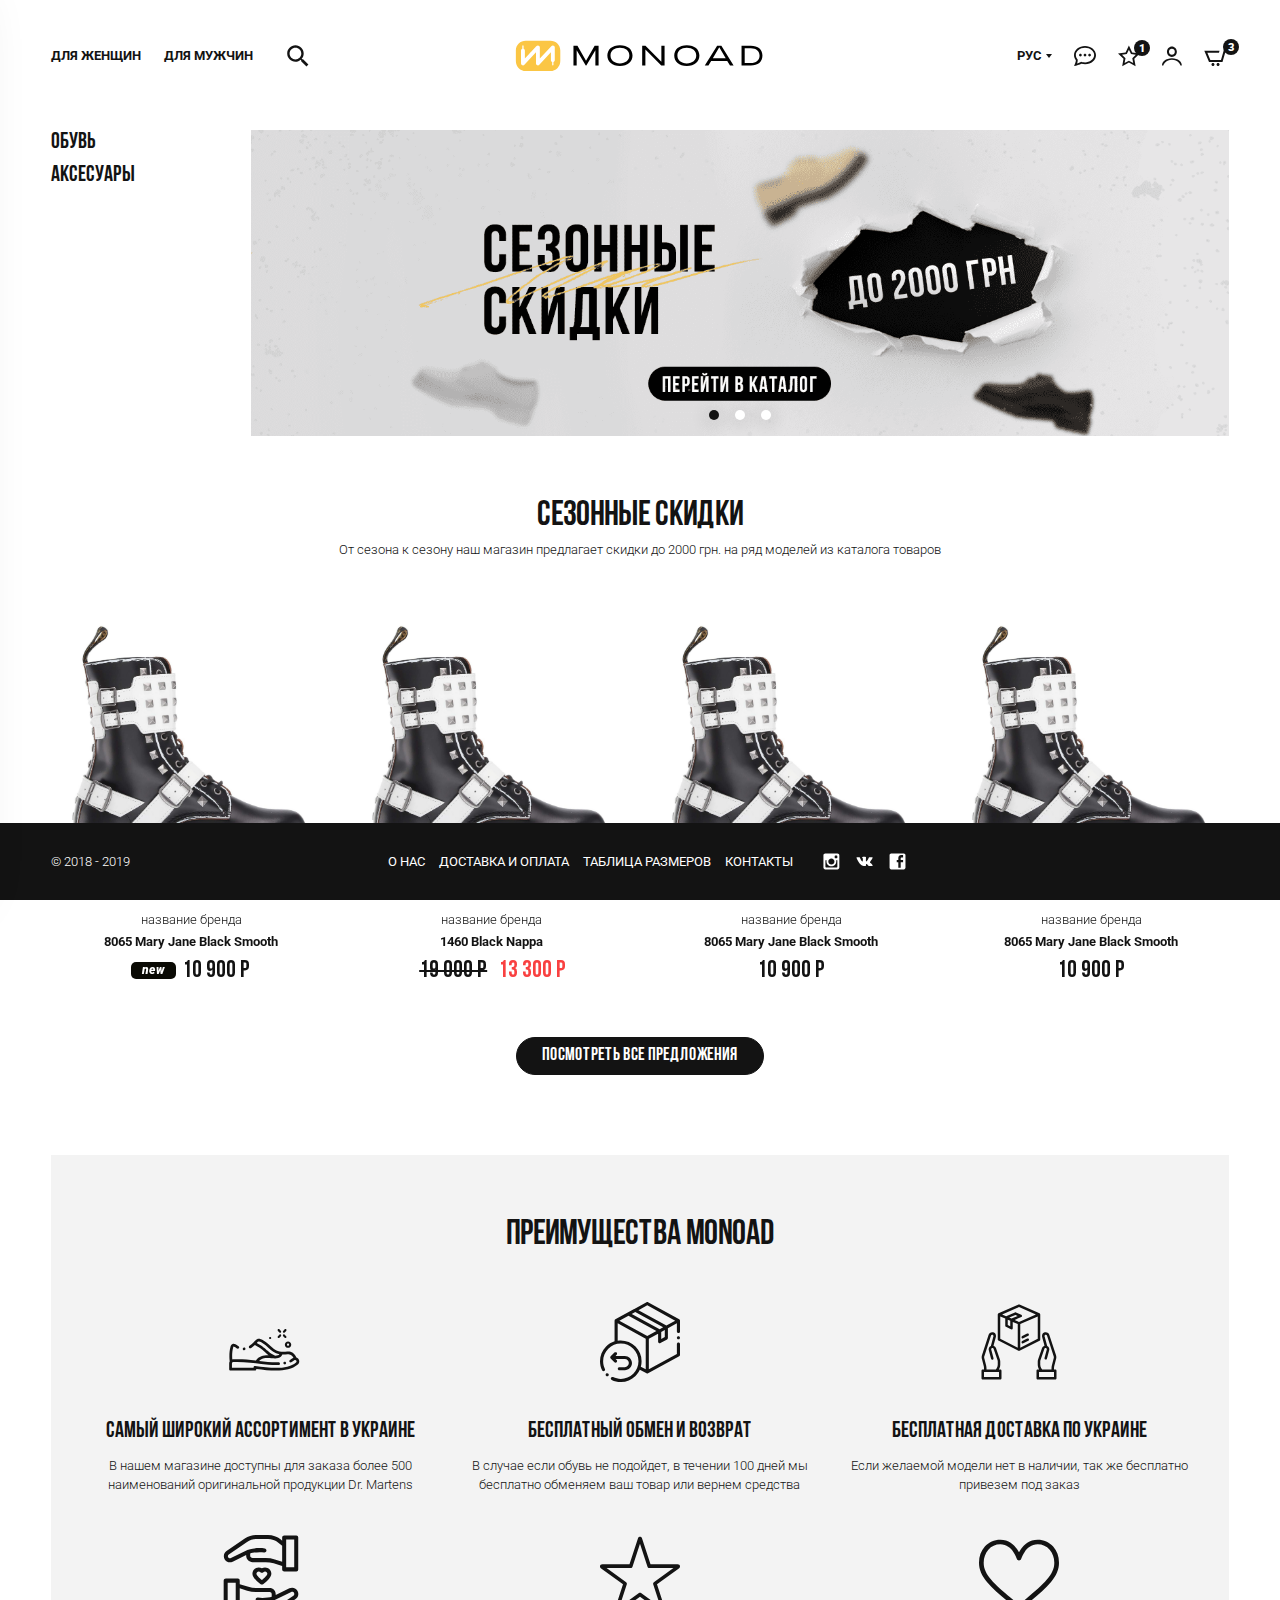
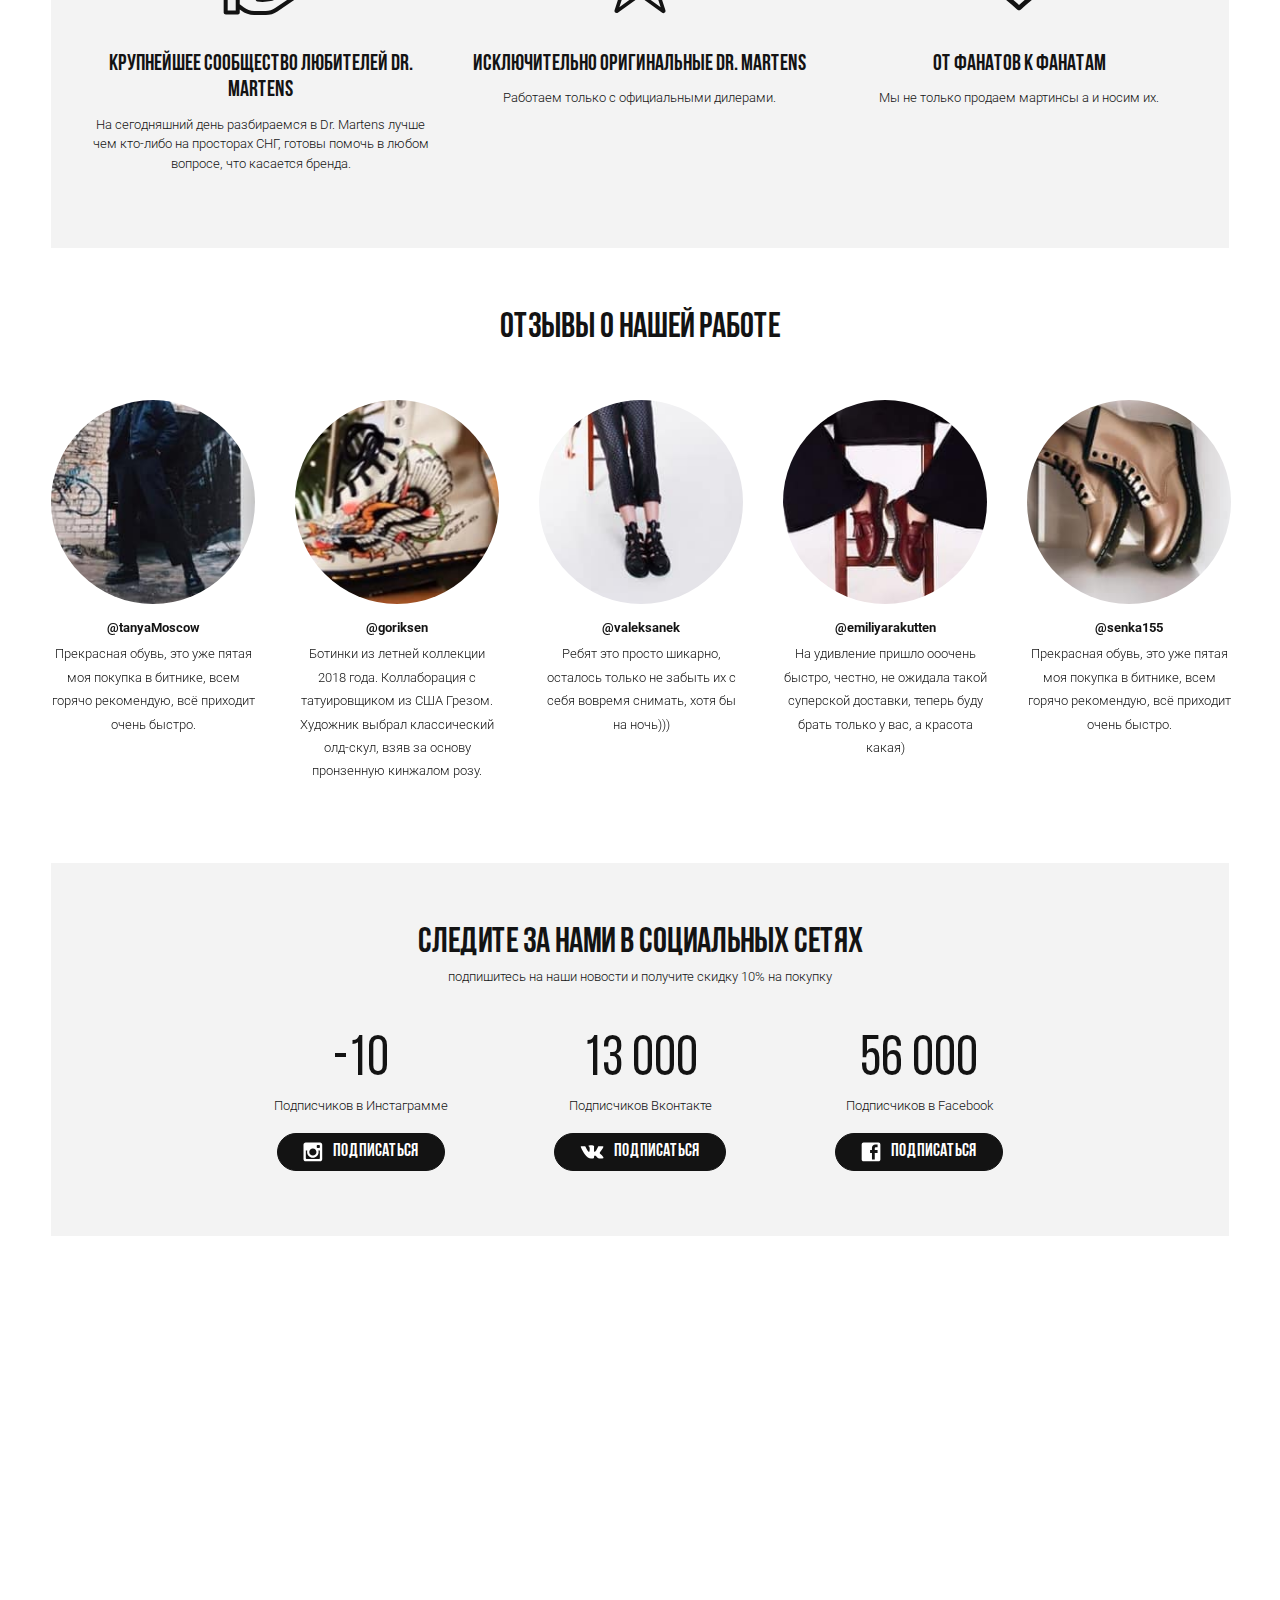
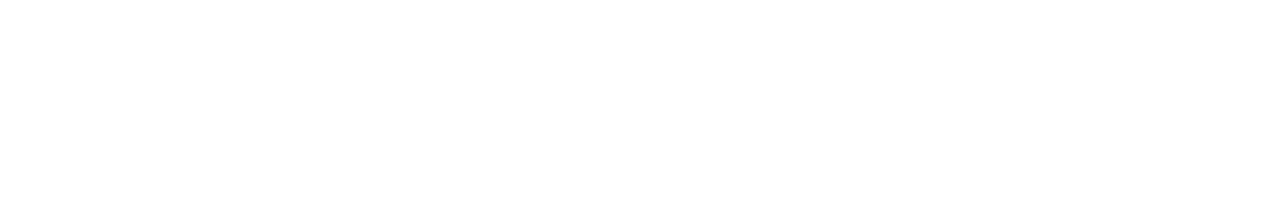
==== index.html @ 6573c8f9 "Add files via upload" ====
<!DOCTYPE html>
<html lang="ru">
<head>
	<meta http-equiv="Content-Type" content="text/html; charset=utf-8" />
	<meta name="format-detection" content="telephone=no">
	<meta name="viewport" content="width=device-width, initial-scale=1, user-scalable=no, maximum-scale=1">
	<title>Название проекта - Главная</title>
	<link rel="stylesheet" type="text/css" href="css/style.css" />
	<link rel="stylesheet" type="text/css" href="css/bootstrap-grid.css" />
	<link rel="stylesheet" type="text/css" href="css/jquery.formstyler.css" />
	<link rel="stylesheet" type="text/css" href="css/jquery.fancybox.css" />
	<link rel="stylesheet" type="text/css" href="css/slick.css" />
	
	<link href="https://fonts.googleapis.com/css?family=Roboto:300,300i,400,400i,700,700i,900,900i&display=swap" rel="stylesheet">
</head>
<body class="loaded">


<!-- BEGIN BODY -->
<div class="main-wrapper">

	<!-- BEGIN HEADER -->
	<header class="header">
		<div class="container-fluid">
			<div class="header-top">
				<div class="row align-items-center ">
					<div class="col-md-4 col-4 order-md-0 order-1">
						<div class="header-wrap">
							<ul class="header-nav hidden-md">
								<li class="header-nav__item">
									<a href="#" class="header-nav__link">Для женщин</a>
								</li>
								<li class="header-nav__item">
									<a href="#" class="header-nav__link">Для мужчин</a>
								</li>  
		            
							</ul>
							<ul class="header-controls">
								<li class="header-controls__item visible-md">
									<a href="#" class="header-controls__link btn-toggle-menu"><svg class="icon icon-burger"><use xlink:href="#icon-burger"></use></svg></a>
								</li>
								<li class="header-controls__item dropdown">
									<a href="#" class="header-controls__link btn-search"><svg class="icon icon-search"><use xlink:href="#icon-search"></use></svg></a>
									<div class="dropdown-block dropdown-block--md-left">
										<div class="form-field">
											<input type="text" class="form-input">
										</div>
										<nav class="nav">
											<a href="#" class="nav__link">ДЛЯ ЖЕНЩИН</a>
											<a href="#" class="nav__link">ДЛЯ МУЖЧИН</a>
											<a href="#" class="nav__link">СКИДКИ</a>
										</nav>
									</div>
								</li>
							</ul>
						</div>
					</div>
					<div class="col-md-4">
						<div class="header-logo">
							<a href="#"><img src="img/logo.svg?ver1.0" alt=""></a>
						</div>
					</div>
					<div class="col-md-4 col-8 order-md-0 order-1">
						<ul class="header-controls">
							<li class="header-controls__item">
								<a data-fancybox data-src="#popup-location"  href="javascript:;" class="header-controls__link btn-location">рус</a>
							</li>
							<li class="header-controls__item dropdown-hover">
								<a href="#" class="header-controls__link btn-contact"><svg class="icon icon-comment"><use xlink:href="#icon-comment"></use></svg></a>
								<div class="dropdown-block dropdown-block--contact">
									<p><strong>Есть вопросы?</strong></p>
									<p>Звоните: <a href="tel:380731005105" class="ct-link">+38(073)100-51-05</a></p>
									<div class="social">
										<span class="social__title">Пишите:</span>
										<a href="#" class="social__link"><svg class="icon icon-instagram"><use xlink:href="#icon-instagram"></use></svg></a>
										<a href="#" class="social__link"><svg class="icon icon-vk"><use xlink:href="#icon-vk"></use></svg></a>
										<a href="#" class="social__link"><svg class="icon icon-facebook"><use xlink:href="#icon-facebook"></use></svg></a>
									</div>
								</div>
							</li>  
							<li class="header-controls__item">
								<a href="#" class="header-controls__link btn-favorites">
									<span class="header-controls__badge">1</span>
									<svg class="icon icon-star"><use xlink:href="#icon-star"></use></svg>
								</a>
							</li>  
							<li class="header-controls__item">
								<a href="#" class="header-controls__link btn-profile"><svg class="icon icon-user"><use xlink:href="#icon-user"></use></svg></a>
							</li>    
							<li class="header-controls__item dropdown-hover">
								<a data-fancybox data-src="#popup-cart"  href="javascript:;" class="header-controls__link btn-cart">
									<span class="header-controls__badge">3</span>
									<svg class="icon icon-shopping-cart"><use xlink:href="#icon-shopping-cart"></use></svg>
								</a>
								<div class="dropdown-block dropdown-block--cart">
									<span style="display: none;">Корзина пустая</span>
									<div class="cart-list">
										<div class="cart-list__item ">
											<div class="row">
												<div class="col-md-5">
													<div class="cart-list__img">
														<a href="#"><img src="img/products/pr1.jpg" alt=""></a>
													</div>
												</div>
												<div class="col-md-7">
													<div class="cart-list__title"><a href="#">1461 Rainbow Patent</a></div>
													<p>Размер: 37</p>
													<div class="cart-list__price">21 400 Р</div>
												</div>
											</div>
											<a href="#" class="cart-list__remove"><svg class="icon icon-close"><use xlink:href="#icon-close"></use></svg></a>
										</div>
										<div class="cart-list__item ">
											<div class="row">
												<div class="col-md-5">
													<div class="cart-list__img">
														<a href="#"><img src="img/products/pr2.jpg" alt=""></a>
													</div>
												</div>
												<div class="col-md-7">
													<div class="cart-list__title"><a href="#">8065 Mary Jane Black Smooth</a></div>
													<p>Размер: 39</p>
													<div class="cart-list__price">11 400 Р</div>
												</div>
											</div>
											<a href="#" class="cart-list__remove"><svg class="icon icon-close"><use xlink:href="#icon-close"></use></svg></a>
										</div>
									</div>
									<div class="cart-total">
										<div class="h3">Итого: 25900 ₽</div>
										<a href="#" class="btn btn--dark">Оформить заказ</a>		
									</div>
								</div>
							</li>                
						</ul>
					</div>
				</div>
			</div>
			<div class="header-sort">
				<div class="row align-items-center ">
					<div class="col-sm-5 col-7">
						<select class="styler styler--default">
							<option value="">Сортировка...</option>
							<option value="" selected>Популярные</option>
							<option value="">Дорогие</option>
							<option value="">Дешевые</option>
							<option value="">Акционные</option>
						</select>
					</div>
					<div class="col-sm-7 col-5 text-right">
						<a href="#" class="btn btn--dark btn-toggle-category" >Категории</a>
					</div>
				</div>
			</div>
		</div>
	</header>
	
	<nav class="navbar">
		<div class="navbar__overlay"></div>
		
		<div class="navbar__container">
			<a href="#" class="navbar__close"><svg class="icon icon-burger"><use xlink:href="#icon-burger"></use></svg></a>
			<ul class="navbar-menu">
				<li class="navbar-menu__item">
					<a href="#" class="navbar-menu__link">Для женщин</a>
				</li>
				<li class="navbar-menu__item">
					<a href="#" class="navbar-menu__link">Для мужчин</a>
				</li>
	
			</ul>
	
			<ul class="navbar-menu">
				<li class="navbar-menu__item">
					<a href="#" class="navbar-menu__link">МОЙ ПРОФИЛЬ</a>
				</li>
			</ul>
		</div>
	</nav>
	<!-- HEADER EOF   -->

	<!-- BEGIN CONTENT -->
	<main class="main" id="main">
		<div class="container-fluid">
			<div class="wrap">
				<aside class="sidebar">
					<div class="sidebar__item">
						<div class="h4"><a href="#">ОБУВЬ</a></div>
						<div class="h4"><a href="#">АКСЕСУАРЫ</a></div>
					</div>
				</aside>
				<div class="content">
					<div class="banner-slider">
						<div>
							<a href="#">
								<picture class="banner-slider__img">
	                                <source media="(max-width: 550px)" srcset="img/slider/550x450_3.png">
	                                <source media="(max-width: 1024px)" srcset="img/slider/1024x450_3.png">
	                                <img src="img/slider/1440x450_3.png" alt="#">
	                            </picture>
							</a>
						</div>
						<div>
							<a href="#">
								<picture class="banner-slider__img">
	                                <source media="(max-width: 550px)" srcset="img/slider/550x450_2.png">
	                                <source media="(max-width: 1024px)" srcset="img/slider/1024x450_2.png">
	                                <img src="img/slider/1440x450_2.png" alt="#">
	                            </picture>
                            </a>
						</div>
						<div>
							<a href="#">
								<picture class="banner-slider__img">
	                                <source media="(max-width: 550px)" srcset="img/slider/550x450_4.png">
	                                <source media="(max-width: 1024px)" srcset="img/slider/1024x450_4.png">
	                                <img src="img/slider/1440x450_4.png" alt="#">
	                            </picture>
                            </a>
						</div>
					</div>
				</div>
			</div>
			<section class="section">
				<div class="section-header">
					<h2>Сезонные скидки</h2>
					<p>От сезона к сезону наш магазин предлагает скидки до 2000 грн. на ряд моделей из каталога товаров</p>
					<div class=" products products-slider">
						<div class="">
							<div class="product-card">
								<div class="product-card__img">
									<a href="#"><img src="img/products/pr1.jpg" alt=""></a>
								</div>
								<div class="product-card__body">
									<span class="btn-favorites">
										<svg class="icon icon-star"><use xlink:href="#icon-star"></use></svg>
										<svg class="icon icon-star-filled"><use xlink:href="#icon-star-filled"></use></svg>
									</span>
									<p >название бренда</p>
									<div class="product-card__title"><a href="#">8065 Mary Jane Black Smooth</a></div>
									<div class="product-card__tags">
										<div class="badge-new">new</div>
										<div class="product-card__price">10 900 Р</div>
									</div>
									
								</div>
							</div>
						</div>
						<div class="">
							<div class="product-card">
								<div class="product-card__img">
									<a href="#"><img src="img/products/pr1.jpg" alt=""></a>
								</div>
								<div class="product-card__body">
									<span class="btn-favorites">
										<svg class="icon icon-star"><use xlink:href="#icon-star"></use></svg>
										<svg class="icon icon-star-filled"><use xlink:href="#icon-star-filled"></use></svg>
									</span>
									<p >название бренда</p>
									<div class="product-card__title"><a href="#">1460 Black Nappa</a></div>
									<div class="product-card__tags">
										<div class="product-card__price-old">19 000 Р</div>
										<div class="product-card__price text-danger">13 300 Р</div>
									</div>
									
								</div>
							</div>
						</div>
						<div class="">
							<div class="product-card">
								<div class="product-card__img">
									<a href="#"><img src="img/products/pr1.jpg" alt=""></a>
								</div>
								<div class="product-card__body">
									<span class="btn-favorites">
										<svg class="icon icon-star"><use xlink:href="#icon-star"></use></svg>
										<svg class="icon icon-star-filled"><use xlink:href="#icon-star-filled"></use></svg>
									</span>
									<p >название бренда</p>
									<div class="product-card__title"><a href="#">8065 Mary Jane Black Smooth</a></div>
									<div class="product-card__tags">
										<div class="product-card__price">10 900 Р</div>
									</div>
									
								</div>
							</div>
						</div>
						<div class="">
							<div class="product-card">
								<div class="product-card__img">
									<a href="#"><img src="img/products/pr1.jpg" alt=""></a>
								</div>
								<div class="product-card__body">
									<span class="btn-favorites">
										<svg class="icon icon-star"><use xlink:href="#icon-star"></use></svg>
										<svg class="icon icon-star-filled"><use xlink:href="#icon-star-filled"></use></svg>
									</span>
									<p >название бренда</p>
									<div class="product-card__title"><a href="#">8065 Mary Jane Black Smooth</a></div>
									<div class="product-card__tags">
										<div class="product-card__price">10 900 Р</div>
									</div>
									
								</div>
							</div>
						</div>
						
					</div>
					<div class="text-center mt20">
						<a href="#" class="btn btn--dark">Посмотреть все предложения</a>
					</div>
				</div>
			</section>
			<section class="section section--default">
				<div class="section-header">
					<h2>Преимущества Monoad</h2>
				</div>
				<div class="advantages">
					<div class="advantages__item">
						<svg class="icon icon-monoad1"><use xlink:href="#icon-monoad1"></use></svg>
						<div class="h4">Самый широкий ассортимент в Украине</div>
						<p>В нашем магазине доступны для заказа более 500 наименований оригинальной продукции Dr. Martens</p>
					</div>
					<div class="advantages__item">
						<svg class="icon icon-monoad2"><use xlink:href="#icon-monoad2"></use></svg>
						<div class="h4">Бесплатный обмен и возврат</div>
						<p>В случае если обувь не подойдет, в течении 100 дней мы бесплатно обменяем ваш товар или вернем средства</p>
					</div>
					<div class="advantages__item">
						<svg class="icon icon-monoad5"><use xlink:href="#icon-monoad5"></use></svg>
						<div class="h4">Бесплатная доставка по Украине</div>
						<p>Если желаемой модели нет в наличии, так же бесплатно привезем под заказ</p>
					</div>
					<div class="advantages__item">
						<svg class="icon icon-monoad3"><use xlink:href="#icon-monoad3"></use></svg>
						<div class="h4">Крупнейшее сообщество любителей Dr. Martens</div>
						<p>На сегодняшний день разбираемся в Dr. Martens лучше чем кто-либо на просторах СНГ, готовы помочь в любом вопросе, что касается бренда.</p>
					</div>
					<div class="advantages__item">
						<svg class="icon icon-monoad6"><use xlink:href="#icon-monoad6"></use></svg>
						<div class="h4">Исключительно оригинальные Dr. Martens</div>
						<p>Работаем только с официальными дилерами.</p>
					</div>
					<div class="advantages__item">
						<svg class="icon icon-monoad4"><use xlink:href="#icon-monoad4"></use></svg>
						<div class="h4">От фанатов к фанатам</div>
						<p>Мы не только продаем мартинсы а и носим их.</p>
					</div>
				</div>

			</section>

			<section class="section ">
				<div class="section-header">
					<h2>Отзывы о нашей работе</h2>
				</div>
				<div class="reviews-list">
					<div class="reviews-list__item">
						<div class="reviews-list__img">
							<img src="img/reviews/photo-1.jpg" alt="">
						</div>
						<div class="reviews-list__title">@tanyaMoscow</div>
						<p>Прекрасная обувь, это уже пятая моя покупка в битнике, всем горячо рекомендую, всё приходит очень быстро.</p>
					</div>
					<div class="reviews-list__item">
						<div class="reviews-list__img">
							<img src="img/reviews/photo-2.jpg" alt="">
						</div>
						<div class="reviews-list__title">@goriksen</div>
						<p>Ботинки из летней коллекции 2018 года. Коллаборация с татуировщиком из США Грезом. Художник выбрал классический олд-скул, взяв за основу пронзенную кинжалом розу.</p>
					</div>
					<div class="reviews-list__item">
						<div class="reviews-list__img">
							<img src="img/reviews/photo-3.jpg" alt="">
						</div>
						<div class="reviews-list__title">@valeksanek</div>
						<p>Ребят это просто шикарно, осталось только не забыть их с себя вовремя снимать, хотя бы на ночь)))</p>
					</div>
					<div class="reviews-list__item">
						<div class="reviews-list__img">
							<img src="img/reviews/photo-4.jpg" alt="">
						</div>
						<div class="reviews-list__title">@emiliyarakutten</div>
						<p>На удивление пришло ооочень быстро, честно, не ожидала такой суперской доставки, теперь буду брать только у вас, а красота какая)</p>
					</div>
					<div class="reviews-list__item">
						<div class="reviews-list__img">
							<img src="img/reviews/photo-5.jpg" alt="">
						</div>
						<div class="reviews-list__title">@senka155</div>
						<p>Прекрасная обувь, это уже пятая моя покупка в битнике, всем горячо рекомендую, всё приходит очень быстро.</p>
					</div>
				</div>
			</section>

			<section class="section section--default">
				<div class="section-header">
					<h2>Следите за нами в социальных сетях</h2>
					<p>подпишитесь на наши новости и получите скидку 10% на покупку</p>
				</div>
				<div class="row social-grid">
					<div class="col-lg-3 col-md-4 col-sm-6 social-grid__item">
						<div class="social-grid__number">-10</div>
						<p>Подписчиков в Инстаграмме</p>
						<a href="#" class="btn btn--dark"><svg class="icon icon-instagram btn-icon-left"><use xlink:href="#icon-instagram"></use></svg> Подписаться</a>
					</div>
					<div class="col-lg-3 col-md-4 col-sm-6 social-grid__item">
						<div class="social-grid__number">13 000</div>
						<p>Подписчиков Вконтакте</p>
						<a href="#" class="btn btn--dark"><svg class="icon icon-vk btn-icon-left"><use xlink:href="#icon-vk"></use></svg> Подписаться</a>
					</div>
					<div class="col-lg-3 col-md-4 col-sm-6 social-grid__item">
						<div class="social-grid__number">56 000</div>
						<p>Подписчиков в Facebook</p>
						<a href="#" class="btn btn--dark"><svg class="icon icon-facebook btn-icon-left"><use xlink:href="#icon-facebook"></use></svg> Подписаться</a>
					</div>
				</div>

			</section>

		</div>
	</main>
	<!-- CONTENT EOF   -->
	
	
	<!-- BEGIN FOOTER -->
	<footer class="footer footer--sticky" id="main-footer">
		<div class="container-fluid">
			<div class="row align-items-center">
				<div class="col-md-2">
					<p class="copyright">&copy; 2018 - 2019</p>
				</div>
				<div class="col-md-8">
					<div class="footer-nav-container">
						<nav class="footer-nav-horizontal">
							<a href="#" class="footer-nav-horizontal__link">О нас </a>
							<a href="#" class="footer-nav-horizontal__link">Доставка и оплата</a>
							<a href="#" class="footer-nav-horizontal__link">Таблица размеров</a>
							<a href="#" class="footer-nav-horizontal__link">Контакты</a>
						</nav>
						<div class="social social--light">
							<a href="#" class="social__link"><svg class="icon icon-instagram"><use xlink:href="#icon-instagram"></use></svg></a>
							<a href="#" class="social__link"><svg class="icon icon-vk"><use xlink:href="#icon-vk"></use></svg></a>
							<a href="#" class="social__link"><svg class="icon icon-facebook"><use xlink:href="#icon-facebook"></use></svg></a>
						</div>
					</div>
				</div>
			</div>
		</div>
	</footer>
	
	<footer class="footer" id="site-footer">
		<div class="container-fluid">
			<div class="footer-top hidden-md">
				<div class="footer-logo">
					<a href="#"><img src="img/monoad-logo-light.svg" alt=""></a>
				</div>
			</div>
			<div class="footer-middle hidden-md">
				<div class="row">
					<div class="col-md-3">
						<div class="footer-title">ТОВАРЫ</div>
						<ul class="footer-nav">
							<li class="footer-nav__item">
								<a href="#" class="footer-nav__link">Мужские товары</a>
							</li>
							<li class="footer-nav__item">
								<a href="#" class="footer-nav__link">Женские товары</a>
							</li>
						</ul>
					</div>
					<div class="col-md-3">
						<div class="footer-title">КЛИЕНТСКАЯ СЛУЖБА</div>
						<ul class="footer-nav">
							<li class="footer-nav__item">
								<a href="#" class="footer-nav__link">Личный кабинет</a>
							</li>
							<li class="footer-nav__item">
								<a href="#" class="footer-nav__link">Отследить заказ</a>
							</li>
							<li class="footer-nav__item">
								<a href="#" class="footer-nav__link">Таблица размеров</a>
							</li>
						</ul>
					</div>
					<div class="col-md-3">
						<div class="footer-title">СЕРВИС</div>
						<ul class="footer-nav">
							<li class="footer-nav__item">
								<a href="#" class="footer-nav__link">Доставка и оплата</a>
							</li>
							<li class="footer-nav__item">
								<a href="#" class="footer-nav__link">Вопрос и ответ</a>
							</li>
							<li class="footer-nav__item">
								<a href="#" class="footer-nav__link">Контакты</a>
							</li>
						</ul>
					</div>
					<div class="col-md-3">
						<div class="footer-title">ИНФОРМАЦИЯ</div>
						<ul class="footer-nav">
							<li class="footer-nav__item">
								<a href="#" class="footer-nav__link">Договор оферты</a>
							</li>
							<li class="footer-nav__item">
								<a href="#" class="footer-nav__link">Политика конфедициальности</a>
							</li>
						</ul>
					</div>
				</div>
			</div>
			<div class="footer-bottom">
				<div class="row align-items-center">
					<div class="col-lg-2 order-lg-0 order-1">
						<p class="copyright">&copy; 2018 - 2019</p>
					</div>
					<div class="col-lg-8">
						<div class="footer-nav-container">
							<nav class="footer-nav-horizontal visible-md">
								<a href="#" class="footer-nav-horizontal__link">О нас </a>
								<a href="#" class="footer-nav-horizontal__link">Доставка и оплата</a>
								<a href="#" class="footer-nav-horizontal__link">Таблица размеров</a>
								<a href="#" class="footer-nav-horizontal__link">Контакты</a>
							</nav>
							<div class="social social--light">
								<a href="#" class="social__link"><svg class="icon icon-instagram"><use xlink:href="#icon-instagram"></use></svg></a>
								<a href="#" class="social__link"><svg class="icon icon-vk"><use xlink:href="#icon-vk"></use></svg></a>
								<a href="#" class="social__link"><svg class="icon icon-facebook"><use xlink:href="#icon-facebook"></use></svg></a>
							</div>
						</div>
					</div>
				</div>
			</div>
		</div>
	</footer>
	<!-- FOOTER EOF   -->

</div>
<!-- BODY EOF   -->


<div class="icon-load">
	<div class="ball a"></div>
	<div class="ball b"></div>
	<div class="ball c"></div>
</div>


<div style="display: none;" id="popup-location" class="popup popup--xs animated-modal">
	<div class="row text-center ">
		<div class="col-sm-6 mb30">
			<div class="h4 mb10">Ваш Регион</div>
			<ul class="lang-list">
				<li class="lang-list__item">
					<a href="#" class="lang-list__link">Россия</a>
				</li>
				<li class="lang-list__item">
					<a href="#" class="lang-list__link">Украина</a>
				</li>
			</ul>
		</div>
		<div class="col-sm-6 mb30">
			<p class="mb0">
                Сайт работает в тестовом режиме, поэтому некоторые разделы закрыты, и будут открыты в скором времени
            </p>
		</div>
		<div class="col-12">
			<a href="#" class="btn btn--dark">Подтвердить выбор</a>
		</div>
	</div>
</div>

<div style="display: none;" id="popup-cart" class="popup  animated-modal">
	<div class="h2 popup__title">Корзина товаров</div>
	<div class="cart-list">
		<div class="cart-list__item ">
			<div class="row">
				<div class="col-md-3">
					<div class="cart-list__img">
						<a href="#"><img src="img/products/pr1.jpg" alt=""></a>
					</div>
				</div>
				<div class="col-md-6">
					<div class="cart-list__title"><a href="#">1461 Rainbow Patent</a></div>
					<p>Лимитированная коллекция 2018 года!  Обувь очень красиво переливается разными цветами! Кожа лакированная, глянцевая, легко разнашивается. Носок зауженный. Не требует тщательного ухода.</p>
				</div>
				<div class="col-md-3">
					<div class="cart-list__price">21 400 Р</div>
					<p>Размер: 37</p>
				</div>
			</div>
			<a href="#" class="cart-list__remove"><svg class="icon icon-close"><use xlink:href="#icon-close"></use></svg></a>
		</div>
		<div class="cart-list__item ">
			<div class="row">
				<div class="col-md-3">
					<div class="cart-list__img">
						<a href="#"><img src="img/products/pr1.jpg" alt=""></a>
					</div>
				</div>
				<div class="col-md-6">
					<div class="cart-list__title"><a href="#">1461 Rainbow Patent</a></div>
					<p>Лимитированная коллекция 2018 года!  Обувь очень красиво переливается разными цветами! Кожа лакированная, глянцевая, легко разнашивается. Носок зауженный. Не требует тщательного ухода.</p>
				</div>
				<div class="col-md-3">
					<div class="cart-list__price">21 400 Р</div>
					<p>Размер: 37</p>
				</div>
			</div>
			<a href="#" class="cart-list__remove"><svg class="icon icon-close"><use xlink:href="#icon-close"></use></svg></a>
		</div>
	</div>
	<div class="text-center mb30"><a href="#" class="btn btn--dark btn--block">Продолжить покупки</a></div>
	<div class="cart-total">
		<div class="cart-total__item">
			<ul class="cart-total__list">
				<li><span>Стоимость товаров:</span> <span>36 300 Р</span></li>
				<li><span>Бесплатно</span> <span>36 300 Р</span></li>
				<li><span class="strong">Общая стоимость:</span> <span class="strong">36 300 Р</span></li>
			</ul>
		</div>
		<div class="cart-total__item">
			<a href="#" class="btn btn--dark">Оформить заказ</a>
		</div>			
	</div>
</div>

<svg aria-hidden="true" style="position: absolute; width: 0; height: 0; overflow: hidden;" version="1.1" xmlns="http://www.w3.org/2000/svg" xmlns:xlink="http://www.w3.org/1999/xlink">
	<defs>
	<symbol id="icon-burger" viewBox="0 0 35 32">
	<title>burger</title>
	<path d="M2.4 1.050h29.2c1.325 0 2.4 1.074 2.4 2.4v0.65c0 1.325-1.075 2.4-2.4 2.4h-29.2c-1.325 0-2.4-1.075-2.4-2.4v-0.65c0-1.325 1.075-2.4 2.4-2.4zM2.4 25.5h29.2c1.325 0 2.4 1.074 2.4 2.4v0.65c0 1.326-1.075 2.4-2.4 2.4h-29.2c-1.325 0-2.4-1.075-2.4-2.4v-0.65c0-1.325 1.075-2.4 2.4-2.4zM2.4 13.3h29.2c1.325 0 2.4 1.075 2.4 2.4v0.6c0 1.326-1.075 2.4-2.4 2.4h-29.2c-1.325 0-2.4-1.074-2.4-2.4v-0.6c0-1.325 1.075-2.4 2.4-2.4z"></path>
	</symbol>
	<symbol id="icon-back" viewBox="0 0 37 32">
	<title>back</title>
	<path d="M2.476 14.143h31.524c0.842 0 1.524 0.682 1.524 1.524v0.667c0 0.842-0.682 1.524-1.524 1.524h-31.524c-0.842 0-1.524-0.682-1.524-1.524v-0.667c0-0.842 0.682-1.524 1.524-1.524z"></path>
	<path d="M0.868 15.3c0.482-0.482 2.787-0.482 3.269 0l14.186 14.186c0.482 0.482-1.042 1.264-1.524 1.746s-1.263 0.482-1.745 0l-14.186-14.186c-0.482-0.482-0.482-1.264 0-1.745z"></path>
	<path d="M0.868 16.709c0.482 0.482 2.787 0.482 3.269 0l14.186-14.186c0.482-0.482-1.042-1.263-1.524-1.746s-1.263-0.482-1.745 0l-14.186 14.186c-0.482 0.482-0.482 1.264 0 1.745z"></path>
	</symbol>
	<symbol id="icon-facebook" viewBox="0 0 32 32">
	<title>facebook</title>
	<path  d="M31.013 3.989v23.961c0 1.647-1.348 2.995-2.995 2.995h-23.96c-1.647 0-2.995-1.348-2.995-2.995v-23.961c0-1.647 1.348-2.995 2.995-2.995h23.96c1.647 0 2.995 1.348 2.995 2.995zM22.776 3.989c-2.845 0-5.241 2.396-5.241 5.241v3.744h-2.995v4.493h2.995v10.483h4.493v-10.483h4.492v-4.493h-4.492v-2.995c0-0.899 0.599-1.498 1.497-1.498h2.995v-4.492z"></path>
	</symbol>
	<symbol id="icon-instagram" viewBox="0 0 32 32">
	<title>instagram</title>
	<path  d="M26.997 8.598c0 0.635-0.515 1.151-1.152 1.151h-2.711c-0.637 0-1.151-0.516-1.151-1.151v-2.712c0-0.636 0.514-1.151 1.151-1.151h2.711c0.637 0 1.152 0.515 1.152 1.151zM26.997 26.034c0 0.635-0.515 1.15-1.152 1.15h-20.145c-0.637 0-1.152-0.514-1.152-1.15v-12.569h2.366c-0.11 0.393-0.191 0.798-0.25 1.211-0.062 0.42-0.101 0.846-0.101 1.282 0 5.087 4.123 9.21 9.209 9.21s9.209-4.123 9.209-9.21c0-0.436-0.039-0.863-0.101-1.282-0.059-0.413-0.14-0.818-0.25-1.211h2.366zM15.772 10.204c3.179 0 5.757 2.576 5.757 5.755s-2.578 5.756-5.757 5.756-5.756-2.578-5.756-5.756c0-3.179 2.577-5.755 5.756-5.755zM27.285 0.994h-23.026c-1.906 0-3.453 1.546-3.453 3.453v23.023c0 1.908 1.547 3.455 3.453 3.455h23.026c1.907 0 3.453-1.547 3.453-3.455v-23.023c0-1.907-1.545-3.453-3.453-3.453z"></path>
	</symbol>
	<symbol id="icon-search" viewBox="0 0 32 32">
	<title>search</title>
	<path d="M31.137 28.498l-2.767 2.767-7.776-7.776v-1.475l-0.553-0.553c-2.029 1.845-4.796 2.952-7.748 2.952-6.641 0-11.99-5.35-11.99-11.991s5.35-11.99 11.99-11.99c6.641 0 11.99 5.35 11.99 11.99 0 2.952-1.107 5.719-2.951 7.748l0.553 0.553h1.476zM20.796 12.419c0-4.724-3.779-8.503-8.503-8.503s-8.503 3.779-8.503 8.503c0 4.724 3.779 8.503 8.503 8.503s8.503-3.779 8.503-8.503z"></path>
	</symbol>
	<symbol id="icon-shopping-cart" viewBox="0 0 42 32">
	<title>shopping-cart</title>
	<path d="M23.624 26.864c-1.418 0-2.568 1.149-2.568 2.567s1.15 2.568 2.568 2.568c1.418 0 2.568-1.149 2.568-2.568s-1.15-2.567-2.568-2.567zM15.064 26.864c-1.418 0-2.568 1.149-2.568 2.567s1.15 2.568 2.568 2.568 2.568-1.149 2.568-2.568c0-1.418-1.15-2.567-2.568-2.567zM34.417 1.184l-5.875 20.544h-17.853l-5.028-11.984h19.467l0.966-3.424h-25.583l7.901 18.832h22.666l5.947-20.544h3.302l1.272-3.424z"></path>
	</symbol>
	<symbol id="icon-telegram" viewBox="0 0 39 32">
	<title>telegram</title>
	<path  d="M20.714 25.522c0 0-2.925 2.761-4.816 4.548-0.336 0.317-0.814 0.439-1.263 0.322s-0.791-0.46-0.939-0.896c-1.178-3.47-3.437-10.294-3.437-10.294s-4.835-1.533-8.519-2.635c-0.533-0.159-0.904-0.637-0.922-1.188s0.321-1.051 0.843-1.244c8.214-3.040 28.308-10.579 34.833-12.994 0.423-0.156 0.898-0.073 1.24 0.218s0.497 0.743 0.404 1.18c-1.23 5.78-4.511 21.866-5.864 28.22-0.127 0.597-0.551 1.089-1.127 1.308s-1.221 0.13-1.722-0.226c-3.153-2.245-8.712-6.32-8.712-6.32zM12.293 18.34l2.613 8.618 0.581-5.458c0 0 10.094-9.104 15.848-14.294 0.168-0.152 0.191-0.407 0.052-0.586s-0.394-0.222-0.586-0.1c-6.668 4.259-18.509 11.82-18.509 11.82z"></path>
	</symbol>
	<symbol id="icon-user" viewBox="0 0 34 32">
	<title>user</title>
	<path d="M16.842 3.643c2.829 0 4.952 2.228 4.952 5.199s-2.122 5.199-4.952 5.199-4.952-2.228-4.952-5.199c0-2.971 2.122-5.199 4.952-5.199s0 0 0 0zM16.842 22.41c10.246 0 14.526 8.368 14.526 9.695h2.316c0-5.968-5.965-12.211-16.842-12.211-10.456 0-16.842 6.242-16.842 12.211h2.316c0-1.326 4.842-9.695 14.526-9.695 6.316 0 0 0 0 0zM8.421 8.842c0 4.863 3.789 8.842 8.421 8.842s8.421-3.979 8.421-8.842c0-4.863-3.79-8.842-8.421-8.842s-8.421 3.979-8.421 8.842z"></path>
	</symbol>
	<symbol id="icon-vk" viewBox="0 0 56 32">
	<title>vk</title>
	<path  d="M48.98 21.848c-3.727-3.46-3.901-3.541-0.692-7.705 3.984-5.168 9.191-11.791 4.584-11.791-0.902 0-0.259 0-8.8 0-1.707 0-1.83 0.961-2.437 2.393-2.198 5.187-6.378 11.906-7.967 10.879-1.661-1.073-0.9-5.317-0.772-11.627 0.033-1.666 0.024-2.81-2.522-3.402-1.39-0.323-2.742-0.454-3.997-0.454-5.025 0-8.488 2.107-6.52 2.474 3.472 0.647 3.139 8.16 2.329 11.405-1.409 5.648-6.709-4.474-8.918-9.514-0.532-1.213-0.694-2.154-2.596-2.154-1.042 0-5.647 0-7.194 0-1.086 0-1.738 0.354-1.738 1.14 0 1.33 6.543 14.852 12.787 21.592 6.092 6.575 12.113 5.985 16.302 5.985 1.346 0 1.897-0.898 1.88-2.022-0.069-4.237 1.579-6.517 4.551-3.544 3.289 3.289 3.97 5.566 7.962 5.566 1.519 0 5.599 0 7.073 0 1.786 0 2.489-0.575 2.489-1.477 0-1.907-3.141-5.274-5.803-7.744z"></path>
	</symbol>
	<symbol id="icon-checked" viewBox="0 0 32 32">
	<title>checked</title>
	<path d="M0.369 17.231c-0.246-0.246-0.369-0.615-0.369-0.862s0.123-0.615 0.369-0.862l1.723-1.723c0.492-0.492 1.231-0.492 1.723 0l0.123 0.123 6.769 7.262c0.246 0.246 0.615 0.246 0.862 0l16.492-17.108h0.123c0.492-0.492 1.231-0.492 1.723 0l1.723 1.723c0.492 0.492 0.492 1.231 0 1.723v0l-19.692 20.431c-0.246 0.246-0.492 0.369-0.862 0.369s-0.615-0.123-0.862-0.369l-9.6-10.338-0.246-0.369z"></path>
	</symbol>
	<symbol id="icon-icon-arrow-down" viewBox="0 0 32 32">
	<title>icon-arrow-down</title>
	<path d="M30.685 7.344l1.315 1.315-15.999 16-16.001-16.003 1.315-1.315 14.687 14.687 14.683-14.684z"></path>
	</symbol>
	<symbol id="icon-close" viewBox="0 0 32 32">
	<title>close</title>
	<path d="M18.83 16l12.584-12.584c0.362-0.362 0.586-0.862 0.586-1.415s-0.224-1.053-0.586-1.415l-0-0c-0.362-0.362-0.862-0.586-1.415-0.586s-1.053 0.224-1.415 0.586l-12.584 12.584-12.584-12.584c-0.362-0.362-0.862-0.586-1.415-0.586s-1.053 0.224-1.415 0.586l-0 0c-0.362 0.362-0.586 0.862-0.586 1.415s0.224 1.053 0.586 1.415l12.584 12.584-12.584 12.584c-0.362 0.362-0.586 0.862-0.586 1.415 0 1.105 0.896 2.001 2.001 2.001 0.553 0 1.053-0.224 1.415-0.586l12.584-12.584 12.584 12.584c0.391 0.391 0.903 0.586 1.415 0.586s1.024-0.195 1.415-0.586c0.362-0.362 0.586-0.862 0.586-1.415s-0.224-1.053-0.586-1.415l-12.584-12.583z"></path>
	</symbol>
	<symbol id="icon-filter" viewBox="0 0 32 32">
	<title>filter</title>
	<path d="M20.923 14.769c-2.462 2.954-2.708 3.692-2.462 3.692h-3.692c-0.246 0-2.215-0.246-3.692-2.462l-9.846-12.308c0-2.092 1.6-3.692 3.692-3.692h22.154c2.092 0 3.692 1.6 3.692 3.692l-9.846 11.077zM4.677 3.077l11.2 13.415 11.446-13.415h-22.646z"></path>
	<path d="M13.538 15.877s1.354 2.462 2.585 2.462c1.108 0 2.338-2.462 2.338-2.462v12.308l-4.923 3.692v-16z"></path>
	</symbol>
	<symbol id="icon-info" viewBox="0 0 32 32">
	<title>info</title>
	<path  d="M16 0c-8.823 0-16 7.178-16 16s7.178 16 16 16 16-7.177 16-16-7.177-16-16-16zM17.27 25.629h-2.513v-13.822h2.513v13.822zM15.957 9.465c-0.885 0-1.514-0.686-1.514-1.542 0-0.885 0.657-1.57 1.57-1.57 0.943 0 1.543 0.686 1.543 1.57 0.027 0.857-0.601 1.542-1.6 1.542z"></path>
	</symbol>
	<symbol id="icon-more" viewBox="0 0 32 32">
	<title>more</title>
	<path d="M16.625 21.275l4.831-6.644c0.175-0.244 0.206-0.569 0.069-0.838s-0.413-0.438-0.712-0.438h-9.662c-0.3 0-0.581 0.169-0.713 0.438-0.056 0.113-0.088 0.238-0.088 0.363 0 0.162 0.050 0.331 0.156 0.469l4.825 6.644c0.156 0.212 0.394 0.331 0.644 0.331 0.262 0.012 0.5-0.113 0.65-0.325z"></path>
	<path d="M32 16c0-8.838-7.163-16-16-16s-16 7.162-16 16 7.162 16 16 16 16-7.163 16-16zM2.669 16c0-7.363 5.963-13.325 13.325-13.325 7.356 0 13.331 5.969 13.331 13.325s-5.969 13.325-13.331 13.325c-7.356 0-13.325-5.963-13.325-13.325z"></path>
	</symbol>
	<symbol id="icon-wall-clock2" viewBox="0 0 32 32">
	<title>wall-clock2</title>
	<path d="M16.008 27.384c-6.284-0.004-11.377-5.099-11.377-11.384 0-6.287 5.097-11.383 11.384-11.383s11.383 5.097 11.383 11.383v0c-0.019 6.281-5.108 11.368-11.388 11.383h-0.001zM16.008 0.006c-8.83 0-15.987 7.158-15.987 15.987s7.158 15.987 15.987 15.987c8.83 0 15.987-7.158 15.987-15.987v0c-0.025-8.82-7.168-15.963-15.985-15.987h-0.002zM17.074 8.7h-2.675v10.658l6.917 3.358 1.421-2.299-5.664-2.47v-9.241z"></path>
	</symbol>
	<symbol id="icon-list" viewBox="0 0 32 32">
	<title>list</title>
	<path d="M14.188 0c7.836 0 14.188 6.352 14.188 14.188s-6.352 14.188-14.188 14.188v0c-7.836 0-14.188-6.352-14.188-14.188s6.352-14.188 14.188-14.188v0z"></path>
	</symbol>
	<symbol id="icon-photo" viewBox="0 0 32 32">
	<title>photo</title>
	<path d="M29.44 12.83h-20.48v12.8h20.48v-12.8zM32 10.27v17.92h-25.6v-17.92h25.6zM28.16 7.71v-2.56h-26.88v19.2h2.56v-16.64h24.32zM21.527 15.714l-2.502 3.828-1.914-2.356-4.71 5.888h14.72l-5.594-7.36zM12.8 16.67c0-0.707 0.573-1.28 1.28-1.28s1.28 0.573 1.28 1.28v0c0 0.707-0.573 1.28-1.28 1.28s-1.28-0.573-1.28-1.28v0z"></path>
	</symbol>
	<symbol id="icon-play" viewBox="0 0 32 32">
	<title>play</title>
	<path d="M21.278 15.374l-6.645-4.83c-0.13-0.096-0.294-0.154-0.472-0.154-0.442 0-0.8 0.358-0.801 0.8v9.657c0 0.001 0 0.002 0 0.002 0 0.441 0.358 0.799 0.799 0.799 0.178 0 0.343-0.058 0.476-0.157l-0.002 0.002 6.645-4.826c0.202-0.146 0.332-0.381 0.332-0.646s-0.13-0.5-0.329-0.645l-0.002-0.002z"></path>
	<path d="M16.001 0.002c-8.838 0-16.001 7.162-16.001 16.001 0 8.835 7.162 15.995 16.001 15.995 8.836 0 15.999-7.161 15.999-15.995 0.001-8.838-7.163-16.001-15.999-16.001zM16.001 29.328c-7.36 0-13.328-5.964-13.328-13.326 0-7.358 5.967-13.33 13.328-13.33 7.359 0 13.326 5.971 13.326 13.33 0.001 7.361-5.966 13.326-13.326 13.326z"></path>
	</symbol>
	<symbol id="icon-share" viewBox="0 0 32 32">
	<title>share</title>
	<path d="M24.897 12.022c-1.215 0-2.279 0.455-3.039 1.215l-10.787-6.228c0.153-0.304 0.153-0.761 0.153-1.065 0-2.582-1.975-4.557-4.557-4.557-2.583 0-4.559 1.975-4.559 4.557 0 2.583 1.975 4.559 4.559 4.559 1.215 0 2.278-0.455 3.037-1.216l10.787 6.23c-0.151 0.304-0.151 0.759-0.151 1.063s0 0.761 0.151 1.065l-10.787 6.381c-0.759-0.761-1.823-1.216-3.037-1.216-2.433 0.002-4.405 1.973-4.407 4.406v0c0.002 2.433 1.974 4.406 4.407 4.407h0c2.433-0.002 4.404-1.974 4.404-4.407v0c0-0.304 0-0.607-0.151-1.063l10.787-6.381c0.759 0.759 1.823 1.216 3.039 1.216 2.582 0 4.557-1.975 4.557-4.559s-1.823-4.406-4.406-4.406z"></path>
	</symbol>
	<symbol id="icon-star" viewBox="0 0 32 32">
	<title>star</title>
	<path d="M15.855 0.727l-4.8 10.036-11.055 1.455 8 7.709-1.891 10.909 9.745-5.236 9.745 5.236-1.891-10.909 8-7.709-11.055-1.455-4.8-10.036zM15.855 6.836l3.055 6.4 6.982 1.018-5.091 4.945 1.309 6.982-6.255-3.345-6.255 3.345 1.309-6.982-5.091-5.091 6.982-1.018 3.055-6.255z"></path>
	</symbol>
	<symbol id="icon-star-filled" viewBox="0 0 32 32">
	<title>star-filled</title>
	<path d="M15.855 0.727l-4.8 10.036-11.055 1.455 8 7.709-1.891 11.055 9.745-5.236 9.891 5.236-2.036-11.055 8-7.709-10.909-1.455-4.945-10.036z"></path>
	</symbol>
	<symbol id="icon-list-table" viewBox="0 0 32 32">
	<title>list-table</title>
	<path d="M29.76 8.907h-4.96c-0.913 0-1.653-0.74-1.653-1.653v0c0-0.914 0.74-3.307 1.653-3.307h4.96c0.914 0 1.653 2.393 1.653 3.307s-0.74 1.653-1.653 1.653v0zM18.187 27.84h-4.96c-0.913 0-1.653-0.74-1.653-1.653v0c0-0.914 0.74-3.307 1.653-3.307h4.96c0.914 0 1.653 2.393 1.653 3.307s-0.74 1.653-1.653 1.653v0zM18.187 18.951h-4.96c-0.913 0-1.653-0.74-1.653-1.653v0c0-0.914 0.74-3.307 1.653-3.307h4.96c0.914 0 1.653 2.393 1.653 3.307s-0.74 1.653-1.653 1.653v0zM18.187 8.907h-4.96c-0.913 0-1.653-0.74-1.653-1.653v0c0-0.914 0.74-3.307 1.653-3.307h4.96c0.914 0 1.653 2.393 1.653 3.307s-0.74 1.653-1.653 1.653v0zM6.613 27.84h-4.96c-0.913 0-1.653-0.74-1.653-1.653v0c0-0.914 0.74-3.307 1.653-3.307h4.96c0.914 0 1.653 2.393 1.653 3.307s-0.74 1.653-1.653 1.653v0zM6.613 18.951h-4.96c-0.913 0-1.653-0.74-1.653-1.653v0c0-0.914 0.74-3.307 1.653-3.307h4.96c0.914 0 1.653 2.393 1.653 3.307s-0.74 1.653-1.653 1.653v0zM6.613 8.907h-4.96c-0.913 0-1.653-0.74-1.653-1.653v0c0-0.914 0.74-3.307 1.653-3.307h4.96c0.914 0 1.653 2.393 1.653 3.307s-0.74 1.653-1.653 1.653v0zM24.8 13.991h4.96c0.914 0 1.653 2.393 1.653 3.307s-0.74 1.653-1.653 1.653v0h-4.96c-0.913 0-1.653-0.74-1.653-1.653v0c0-0.914 0.74-3.307 1.653-3.307z"></path>
	</symbol>
	<symbol id="icon-wall-clock" viewBox="0 0 32 32">
	<title>wall-clock</title>
	<path d="M16 0c-8.822 0-16 7.178-16 16s7.178 16 16 16c8.823 0 16-7.178 16-16s-7.177-16-16-16zM16 29.364c-7.369 0-13.364-5.995-13.364-13.364s5.995-13.364 13.364-13.364 13.363 5.995 13.363 13.364c0 7.369-5.995 13.364-13.363 13.364z"></path>
	<path d="M17.318 15.476v-9.061c0-0.728-0.59-1.318-1.318-1.318s-1.318 0.59-1.318 1.318v9.585c0 0.409 0.19 0.77 0.482 1.012 0.012 0.015 0.021 0.032 0.034 0.046l4.943 5.613c0.261 0.295 0.624 0.447 0.99 0.447 0.309 0 0.62-0.108 0.87-0.329 0.546-0.481 0.599-1.314 0.118-1.861l-4.801-5.451z"></path>
	</symbol>
	<symbol id="icon-comment" viewBox="0 0 32 32">
	<title>comment</title>
	<path d="M16 4c7.352 0 13.333 4.789 13.333 10.676 0 6.556-6.86 10.615-13.213 10.615-2.583 0-4.511-0.529-5.859-0.859-1.333 0.817-2.127 1.383-5.696 2.427 0.713-1.831 0.964-3.664 0.803-5.687-1.117-1.333-2.7-3.2-2.7-6.496-0.001-5.887 5.98-10.676 13.332-10.676zM16 1.333c-8.451 0-16 5.635-16 13.343 0 2.733 0.984 5.417 2.729 7.5 0.073 2.44-1.364 5.941-2.657 8.491 3.469-0.627 8.401-2.011 10.637-3.381 1.891 0.46 3.7 0.671 5.412 0.671 9.445 0 15.88-6.449 15.88-13.281-0.001-7.748-7.603-13.341-16.001-13.341zM11.333 14.667c0 1.105-0.895 2-2 2-1.104 0-2-0.895-2-2s0.896-2 2-2c1.105 0 2 0.895 2 2zM16 12.667c-1.104 0-2 0.895-2 2s0.896 2 2 2c1.105 0 2-0.895 2-2s-0.895-2-2-2zM22.667 12.667c-1.104 0-2 0.895-2 2s0.896 2 2 2c1.105 0 2-0.895 2-2s-0.895-2-2-2z"></path>
	</symbol>
	<symbol id="icon-monoad1" viewBox="0 0 32 32">
	<title>monoad1</title>
	<path d="M25.475 14.269c0.081 0.081 0.194 0.125 0.3 0.125s0.219-0.044 0.3-0.125c0.169-0.169 0.169-0.438 0-0.606l-0.606-0.606c-0.169-0.169-0.438-0.169-0.606 0s-0.169 0.438 0 0.606l0.613 0.606z"></path>
	<path d="M23.369 12.156c0.081 0.081 0.194 0.125 0.3 0.125s0.219-0.044 0.3-0.125c0.169-0.169 0.169-0.438 0-0.606l-0.606-0.606c-0.169-0.169-0.438-0.169-0.606 0s-0.169 0.438 0 0.606l0.613 0.606z"></path>
	<path d="M25.175 12.281c0.106 0 0.219-0.044 0.3-0.125l0.606-0.606c0.169-0.169 0.169-0.438 0-0.606s-0.438-0.169-0.606 0l-0.606 0.606c-0.169 0.169-0.169 0.438 0 0.606 0.087 0.088 0.2 0.125 0.306 0.125z"></path>
	<path d="M23.063 14.394c0.106 0 0.219-0.044 0.3-0.125l0.606-0.606c0.169-0.169 0.169-0.438 0-0.606s-0.438-0.169-0.606 0l-0.606 0.606c-0.169 0.169-0.169 0.438 0 0.606 0.087 0.088 0.2 0.125 0.306 0.125z"></path>
	<path d="M19.656 14.831c0.244 0 0.438-0.194 0.438-0.438s-0.194-0.438-0.438-0.438c-0.244 0-0.438 0.194-0.438 0.438s0.2 0.438 0.438 0.438z"></path>
	<path d="M26.819 18.344c0.706 0 1.281-0.575 1.281-1.281s-0.575-1.281-1.281-1.281-1.281 0.575-1.281 1.281c0 0.706 0.575 1.281 1.281 1.281v0zM26.819 16.637c0.238 0 0.425 0.194 0.425 0.425 0 0.238-0.194 0.425-0.425 0.425-0.238 0-0.425-0.194-0.425-0.425 0-0.238 0.188-0.425 0.425-0.425z"></path>
	<path d="M30.925 22.688c-0.206-0.244-0.475-0.413-0.762-0.5-0.825-1.994-2.394-2.55-3.631-2.381-0.925 0.125-1.7 0.15-2.363 0.094-0.006 0-0.012 0-0.012 0-2.063-0.169-3.075-1.106-4.363-2.294-0.825-0.762-1.769-1.631-3.119-2.412-0.663-0.381-1.519-0.7-2.256-0.338-0.563 0.275-0.925 0.85-1.35 1.275-0.412 0.431-0.988 0.962-1.675 1.387-0.256 0.156-0.338 0.494-0.181 0.756 0.156 0.256 0.494 0.337 0.756 0.181 0.625-0.381 1.162-0.85 1.588-1.262 2.362 1.275 3.487 2.319 4.4 3.163 0.394 0.363 0.75 0.694 1.144 0.994-1.85-0.050-3.844 0.181-5.137 2.094-0.012 0-0.031-0.006-0.050-0.006-3.325-0.419-5.637-0.606-9.031-0.5-0.125 0.006-0.244 0.019-0.362 0.050-0.106-1.188-0.106-3.231 0.319-4.738 0.094-0.325 0.175-0.425 0.2-0.45v0c0.169 0 0.694 0.337 0.919 0.488 0.15 0.094 0.325 0.206 0.513 0.313 0.263 0.15 0.6 0.056 0.744-0.206 0.15-0.262 0.056-0.6-0.206-0.744-0.169-0.094-0.325-0.194-0.463-0.281-0.656-0.425-1.281-0.831-1.906-0.594-0.537 0.2-0.75 0.769-0.869 1.175-0.538 1.906-0.469 4.625-0.275 5.794-0.156 0.262-0.231 0.556-0.225 0.869v2.262c0 0.3 0.244 0.55 0.55 0.55h9.75c0.3 0 0.55-0.244 0.55-0.55v-0.106c2.7 0.337 5.425 0.656 7.956 0.656 3.387 0 6.438-0.569 8.644-2.425 0.337-0.281 0.544-0.681 0.575-1.119 0.050-0.431-0.087-0.856-0.369-1.194zM14.325 16.363c0.175-0.2 0.381-0.481 0.656-0.556 0.381-0.106 0.819 0.15 1.137 0.331 1.25 0.719 2.1 1.506 2.925 2.269 1.225 1.131 2.331 2.156 4.325 2.494-0.281 0.413-0.806 0.55-1.681 0.556-1.438-0.462-2.094-1.075-3-1.913-0.919-0.85-2.050-1.9-4.363-3.181zM30.212 23.794c-0.012 0.144-0.081 0.275-0.194 0.369-3.619 3.038-10.106 2.231-16.375 1.444-0.156-0.019-0.313 0.031-0.431 0.131-0.119 0.106-0.188 0.256-0.188 0.413v0.175h-8.644v-1.731c0-0.006 0-0.012 0-0.012-0.006-0.144 0.050-0.281 0.15-0.387s0.237-0.169 0.388-0.169c2.281-0.069 4.556 0.019 6.831 0.256 2.406 0.256 4.8 0.613 7.206 0.813 1.363 0.113 2.738 0.175 4.106 0.125 0.3-0.012 0.538-0.262 0.525-0.569-0.012-0.3-0.262-0.538-0.569-0.525-2.369 0.087-5.088-0.194-7.787-0.525 1.25-1.331 3.144-1.212 4.981-1.1 0.481 0.031 0.95 0.056 1.394 0.056 0.006 0 0.012 0 0.012 0 0.006 0 0.006 0 0.012 0 0.462 0 0.894-0.038 1.288-0.137 0.806-0.206 1.35-0.681 1.613-1.406 0.106 0.006 0.212 0.006 0.325 0.006 0.55 0 1.15-0.044 1.819-0.131 0.481-0.063 1.587-0.031 2.313 1.369-0.137 0.063-0.262 0.144-0.381 0.244-0.294 0.244-0.625 0.462-1 0.656-0.269 0.137-0.375 0.469-0.238 0.738s0.469 0.375 0.738 0.238c0.444-0.225 0.85-0.494 1.206-0.794 0.119-0.1 0.262-0.137 0.4-0.125 0 0 0 0 0 0 0.137 0.012 0.275 0.075 0.375 0.194 0.094 0.106 0.137 0.244 0.125 0.387z"></path>
	<path d="M25.381 23.875v0c-0.294 0.063-0.481 0.356-0.419 0.65 0.056 0.256 0.281 0.431 0.538 0.431 0.038 0 0.075-0.006 0.113-0.012 0.294-0.063 0.481-0.356 0.419-0.65s-0.35-0.481-0.65-0.419z"></path>
	<path d="M9.25 19.294c0.012 0 0.025 0 0.037 0 0.3-0.019 0.531-0.281 0.506-0.587-0.019-0.3-0.281-0.531-0.588-0.506v0c-0.3 0.019-0.531 0.281-0.506 0.587 0.025 0.288 0.262 0.506 0.55 0.506z"></path>
	</symbol>
	<symbol id="icon-monoad2" viewBox="0 0 32 32">
	<title>monoad2</title>
	<path d="M31.676 6.921l-12.463-6.843c-0.187-0.103-0.414-0.103-0.602 0l-4.697 2.579c-0.099 0.026-0.192 0.076-0.268 0.147l-7.497 4.117c-0.2 0.11-0.324 0.32-0.324 0.548v8.277c-1.265 0.395-2.424 1.093-3.387 2.057-2.512 2.511-3.152 6.342-1.593 9.532 0.151 0.31 0.526 0.439 0.836 0.287s0.439-0.526 0.287-0.836c-1.324-2.71-0.78-5.965 1.354-8.099 1.335-1.335 3.109-2.070 4.997-2.070s3.662 0.735 4.997 2.070c1.334 1.334 2.070 3.109 2.070 4.996s-0.735 3.662-2.070 4.997c-2.134 2.134-5.389 2.678-8.099 1.354-0.31-0.152-0.684-0.023-0.836 0.287s-0.023 0.685 0.287 0.836c1.162 0.568 2.408 0.844 3.646 0.844 2.159-0 4.289-0.841 5.886-2.437 0.732-0.732 1.311-1.577 1.72-2.495l2.693 1.479c0.094 0.052 0.197 0.077 0.301 0.077s0.207-0.026 0.301-0.077l12.463-6.843c0.2-0.11 0.324-0.32 0.324-0.548v-4.343c0-0.345-0.28-0.625-0.625-0.625s-0.625 0.28-0.625 0.625v3.974l-11.211 6.156v-12.261l3.7-2.032v3.221c0 0.221 0.117 0.426 0.307 0.538 0.098 0.058 0.208 0.087 0.318 0.087 0.104 0 0.207-0.026 0.301-0.077l2.671-1.47c0.2-0.11 0.323-0.32 0.323-0.547v-3.904l3.591-1.971v3.287c0 0.345 0.28 0.625 0.625 0.625s0.625-0.28 0.625-0.625v-4.343c0-0.228-0.124-0.438-0.324-0.548zM18.912 1.338l11.164 6.131-3.522 1.934-11.164-6.131zM18.912 13.599l-11.164-6.13 3.651-2.005 11.165 6.13zM23.862 10.881l-11.164-6.13 1.395-0.766 11.165 6.13zM14.198 17.802c-1.571-1.571-3.659-2.436-5.88-2.436-0.42 0-0.835 0.031-1.243 0.092v-6.934l11.215 6.158v12.261l-1.947-1.069c0.192-0.706 0.291-1.441 0.291-2.192 0-2.221-0.865-4.31-2.436-5.88zM25.91 14.031l-1.421 0.782v-2.85l1.421-0.78z"></path>
	<path d="M31.375 13.684c-0.164 0-0.326 0.067-0.442 0.183s-0.183 0.277-0.183 0.442c0 0.164 0.067 0.325 0.183 0.442s0.278 0.183 0.442 0.183 0.326-0.067 0.442-0.183c0.116-0.116 0.183-0.277 0.183-0.442s-0.067-0.326-0.183-0.442-0.278-0.183-0.442-0.183z"></path>
	<path d="M6.216 24.307c0.16 0 0.32-0.061 0.442-0.183 0.244-0.244 0.244-0.64 0-0.884l-0.433-0.433h3.694c0.896 0 1.625 0.729 1.625 1.625s-0.729 1.625-1.625 1.625h-2.189c-0.345 0-0.625 0.28-0.625 0.625s0.28 0.625 0.625 0.625h2.189c1.585 0 2.875-1.29 2.875-2.875s-1.29-2.875-2.875-2.875h-3.694l0.433-0.433c0.244-0.244 0.244-0.64 0-0.884s-0.64-0.244-0.884 0l-1.5 1.5c-0.244 0.244-0.244 0.64 0 0.884l1.5 1.5c0.122 0.122 0.282 0.183 0.442 0.183z"></path>
	<path d="M2.88 29.747c-0.178 0-0.354-0.076-0.478-0.222l-0.001-0.001c-0.222-0.264-0.188-0.658 0.076-0.88s0.658-0.188 0.881 0.076c0.222 0.264 0.188 0.659-0.076 0.881-0.117 0.099-0.26 0.147-0.402 0.147z"></path>
	</symbol>
	<symbol id="icon-monoad3" viewBox="0 0 32 32">
	<title>monoad3</title>
	<path d="M29.774 21.463c-0.727-0.454-1.654-0.5-2.424-0.124l-5.46 2.65v-0.288c0-1.384-1.060-2.475-2.445-2.475h-5.289c-1.079 0-2.182-0.18-3.213-0.498l-3.445-1.074v-1.389c0-0.444-0.293-0.817-0.737-0.817h-4.824c-0.444 0-0.871 0.373-0.871 0.817v12.784c0 0.444 0.427 0.791 0.871 0.791h4.824c0.444 0 0.737-0.347 0.737-0.791v-1.287l0.575 0.428c1.457 1.172 3.323 1.81 5.193 1.81h4.647c1.663 0 3.268-0.488 4.641-1.426l7.304-4.982c0.674-0.46 1.077-1.221 1.077-2.037 0-0.857-0.434-1.638-1.161-2.092zM5.889 30.231h-3.216v-11.176h3.216v11.176zM28.951 24.268l-7.304 4.978c-1.105 0.754-2.396 1.146-3.734 1.146h-4.647c-1.505 0-3.013-0.512-4.185-1.455l-1.583-1.239v-6.361l2.97 0.927c1.185 0.367 2.448 0.57 3.689 0.57h5.289c0.498 0 0.837 0.369 0.837 0.867v0.972c-0.965 0.264-3.223 0.73-5.508 0.363-0.438-0.070-0.835 0.228-0.905 0.666s0.236 0.851 0.674 0.922c0.699 0.113 1.394 0.158 2.052 0.158 2.587 0 4.676-0.697 4.812-0.743 0-0 0.001-0 0.002-0s0.003-0.001 0.003-0.001c0.030-0.010 0.059-0.022 0.086-0.036 0.002-0.001 0.004-0.002 0.006-0.003l6.584-3.215c0.273-0.133 0.576-0.117 0.834 0.043s0.405 0.427 0.405 0.73c0 0.285-0.14 0.55-0.375 0.711z"></path>
	<path d="M2.293 10.564c0.727 0.454 1.6 0.501 2.37 0.125l5.407-2.65v0.288c0 1.384 1.168 2.528 2.552 2.528h5.289c1.079 0 2.129 0.153 3.16 0.472l3.392 1.047v1.389c0 0.444 0.4 0.79 0.844 0.79h4.824c0.444 0 0.764-0.345 0.764-0.79v-12.784c-0-0.444-0.32-0.819-0.764-0.819h-4.824c-0.444 0-0.844 0.374-0.844 0.819v1.287l-0.522-0.442c-1.457-1.172-3.269-1.824-5.139-1.824h-4.647c-1.663 0-3.268 0.502-4.641 1.44l-7.304 4.989c-0.674 0.46-1.077 1.224-1.077 2.041-0 0.857 0.434 1.641 1.161 2.095zM26.070 1.769h3.216v11.176h-3.216v-11.176zM3.116 7.76l7.304-4.992c1.105-0.754 2.397-1.16 3.734-1.16h4.647c1.505 0 2.959 0.526 4.132 1.469l1.529 1.253v6.361l-2.916-0.9c-1.185-0.367-2.395-0.544-3.635-0.544h-5.289c-0.498 0-0.944-0.422-0.944-0.92v-0.972c1.045-0.264 3.276-0.73 5.562-0.363 0.438 0.070 0.861-0.228 0.932-0.666s-0.223-0.851-0.661-0.922c-3.442-0.554-6.678 0.525-6.855 0.585-0 0 0.001 0 0 0s-0.001 0.001-0.002 0.001c-0.017 0.006-0.031 0.012-0.045 0.019-0.015 0.006-0.031 0.012-0.046 0.019l-6.584 3.215c-0.273 0.133-0.576 0.117-0.833-0.043s-0.405-0.427-0.405-0.73c0-0.285 0.14-0.55 0.376-0.711z"></path>
	<path d="M16.357 13.3c-0.382-0.222-0.819-0.342-1.268-0.342-1.391 0-2.522 1.131-2.522 2.522 0 0.825 0.57 1.767 1.744 2.879 0.778 0.738 1.547 1.288 1.58 1.311 0.14 0.099 0.303 0.149 0.466 0.149s0.327-0.050 0.466-0.149c0.032-0.023 0.801-0.573 1.58-1.311 1.173-1.112 1.744-2.054 1.744-2.879 0-1.391-1.131-2.522-2.522-2.522-0.448 0-0.886 0.121-1.267 0.342zM18.539 15.48c0 0.512-1.073 1.653-2.182 2.529-1.108-0.875-2.181-2.016-2.181-2.529 0-0.504 0.41-0.914 0.914-0.914 0.259 0 0.499 0.106 0.675 0.297 0.152 0.166 0.367 0.261 0.593 0.261s0.441-0.095 0.593-0.261c0.175-0.192 0.415-0.297 0.674-0.297 0.504 0 0.914 0.41 0.914 0.914z"></path>
	</symbol>
	<symbol id="icon-monoad4" viewBox="0 0 32 32">
	<title>monoad4</title>
	<path d="M29.665 4.642c-1.578-1.791-3.768-2.777-6.165-2.777-3.372 0-5.506 2.014-6.703 3.703-0.311 0.438-0.575 0.878-0.797 1.292-0.222-0.414-0.486-0.853-0.797-1.292-1.197-1.689-3.332-3.703-6.703-3.703-2.397 0-4.587 0.986-6.165 2.777-1.506 1.708-2.335 3.996-2.335 6.442 0 2.663 1.040 5.139 3.272 7.794 1.995 2.372 4.865 4.818 8.188 7.65 1.238 1.055 2.519 2.146 3.882 3.339l0.041 0.036c0.177 0.155 0.397 0.232 0.617 0.232s0.441-0.077 0.617-0.232l0.041-0.036c1.363-1.193 2.644-2.284 3.882-3.339 3.323-2.832 6.193-5.277 8.188-7.65 2.232-2.655 3.272-5.131 3.272-7.794 0-2.446-0.829-4.734-2.335-6.443zM19.325 25.101c-1.067 0.91-2.166 1.846-3.325 2.853-1.158-1.007-2.257-1.943-3.325-2.853-6.504-5.542-10.8-9.203-10.8-14.016 0-1.989 0.663-3.837 1.866-5.203 1.217-1.381 2.907-2.142 4.759-2.142 2.571 0 4.232 1.584 5.174 2.912 0.844 1.192 1.285 2.393 1.435 2.854 0.126 0.386 0.486 0.647 0.891 0.647s0.766-0.261 0.891-0.647c0.15-0.461 0.591-1.662 1.435-2.854 0.941-1.328 2.603-2.912 5.174-2.912 1.851 0 3.541 0.761 4.759 2.142 1.204 1.366 1.866 3.213 1.866 5.203 0 4.813-4.297 8.474-10.8 14.016z"></path>
	</symbol>
	<symbol id="icon-monoad5" viewBox="0 0 32 32">
	<title>monoad5</title>
	<path d="M8.5 27h-0.569c0.356-0.538 0.569-1.198 0.569-1.908v-1.258c0-0.001 0-0.001 0-0.002 0-0.29-0.050-0.569-0.141-0.828l0.005 0.017-1.546-4.497c-0.138-0.504-0.52-0.896-1.007-1.047l-0.011-0.003 0.942-3.521c0.034-0.118 0.054-0.254 0.054-0.395 0-0.507-0.255-0.955-0.644-1.223l-0.005-0.003c-0.128-0.093-0.278-0.167-0.44-0.212l-0.010-0.002c-0.118-0.035-0.253-0.056-0.392-0.056-0.003 0-0.005 0-0.008 0h0c-0.004-0-0.009-0-0.014-0-0.678 0-1.25 0.455-1.427 1.077l-0.003 0.010-2.668 8.2c-0.077 0.231-0.121 0.497-0.121 0.774 0 0.183 0.019 0.361 0.056 0.533l-0.003-0.017 0.771 2.996c0.070 0.261 0.11 0.561 0.111 0.87v0.494h-0.5c-0.276 0-0.5 0.224-0.5 0.5v0 3c0 0.276 0.224 0.5 0.5 0.5v0h7c0.276 0 0.5-0.224 0.5-0.5v0-3c0-0.276-0.224-0.5-0.5-0.5v0zM2.858 25.385l-0.765-2.97c-0.019-0.088-0.029-0.19-0.029-0.294 0-0.166 0.027-0.326 0.077-0.475l-0.003 0.011 2.677-8.227c0.059-0.212 0.25-0.365 0.477-0.365 0.048 0 0.093 0.007 0.137 0.019l-0.003-0.001c0.058 0.015 0.11 0.040 0.154 0.074l-0.001-0.001c0.132 0.089 0.218 0.239 0.218 0.408 0 0.047-0.006 0.092-0.019 0.135l0.001-0.003-1.032 3.855c-0.52 0.239-0.875 0.755-0.875 1.355 0 0.002 0 0.004 0 0.006v-0c-0 0.006-0 0.013-0 0.020 0 0.131 0.018 0.258 0.053 0.378l-0.002-0.010 0.905 3.381c0.059 0.215 0.253 0.371 0.483 0.371 0.276 0 0.5-0.224 0.5-0.5 0-0.046-0.006-0.091-0.018-0.133l0.001 0.003-0.907-3.392c-0.009-0.033-0.015-0.071-0.015-0.11 0-0.003 0-0.006 0-0.009v0c0-0.001-0-0.003-0-0.005 0-0.213 0.137-0.394 0.328-0.459l0.003-0.001c0.011-0.004 0.059-0.020 0.066-0.021 0.029-0.006 0.063-0.010 0.098-0.010 0.243 0 0.447 0.172 0.495 0.4l0.001 0.003 1.556 4.529c0.052 0.145 0.082 0.312 0.082 0.486 0 0 0 0.001 0 0.001v-0 1.258c0 0.001 0 0.001 0 0.002 0 0.516-0.157 0.996-0.426 1.394l0.006-0.009-0.348 0.521h-3.732v-0.494c-0-0.399-0.052-0.785-0.149-1.153l0.007 0.031zM8 30h-6v-2h6z"></path>
	<path d="M23 27.5v3c0 0.276 0.224 0.5 0.5 0.5v0h7c0.276 0 0.5-0.224 0.5-0.5v0-3c0-0.276-0.224-0.5-0.5-0.5v0h-0.5v-0.494c0-0 0-0 0-0.001 0-0.31 0.040-0.61 0.116-0.896l-0.005 0.024 0.771-2.996c0.034-0.155 0.053-0.334 0.053-0.517 0-0.276-0.044-0.543-0.127-0.791l0.005 0.018-2.668-8.197c-0.18-0.631-0.751-1.085-1.429-1.085-0.004 0-0.008 0-0.013 0h0.001c-0.002 0-0.005-0-0.008-0-0.14 0-0.275 0.020-0.402 0.058l0.010-0.003c-0.172 0.047-0.322 0.121-0.454 0.217l0.004-0.003c-0.394 0.271-0.649 0.719-0.649 1.226 0 0.141 0.020 0.277 0.056 0.405l-0.003-0.010 0.94 3.522c-0.498 0.154-0.88 0.546-1.016 1.039l-0.002 0.011-1.547 4.497c-0.086 0.242-0.136 0.52-0.136 0.81 0 0 0 0 0 0v0 1.258c0 0.71 0.213 1.37 0.577 1.921l-0.008-0.013h-0.569c-0.276 0-0.5 0.224-0.5 0.5v0zM29 26.506v0.494h-3.733l-0.348-0.521c-0.263-0.389-0.42-0.869-0.42-1.385 0-0.001 0-0.001 0-0.002v0-1.258c0-0 0-0.001 0-0.001 0-0.174 0.030-0.341 0.085-0.497l-0.003 0.010 1.556-4.529c0.049-0.232 0.253-0.404 0.496-0.404 0.035 0 0.069 0.003 0.101 0.010l-0.003-0.001c0.008 0 0.055 0.017 0.067 0.021 0.194 0.066 0.332 0.247 0.332 0.46 0 0.002 0 0.003-0 0.005v-0c0 0.003 0 0.006 0 0.008 0 0.039-0.005 0.077-0.015 0.112l0.001-0.003-0.909 3.392c-0.011 0.039-0.017 0.083-0.017 0.13 0 0.276 0.224 0.5 0.5 0.5 0.23 0 0.424-0.155 0.482-0.367l0.001-0.003 0.905-3.381c0.032-0.11 0.050-0.237 0.050-0.368 0-0.007-0-0.014-0-0.021v0.001c0-0.002 0-0.004 0-0.006 0-0.599-0.354-1.114-0.864-1.35l-0.009-0.004-1.032-3.855c-0.011-0.039-0.018-0.085-0.018-0.131 0-0.169 0.086-0.319 0.216-0.407l0.002-0.001c0.043-0.033 0.095-0.058 0.15-0.072l0.003-0.001c0.040-0.012 0.086-0.018 0.134-0.018 0.227 0 0.418 0.153 0.476 0.362l0.001 0.003 2.677 8.227c0.047 0.139 0.074 0.298 0.074 0.464 0 0.104-0.011 0.206-0.031 0.304l0.002-0.010-0.765 2.97c-0.090 0.337-0.142 0.723-0.142 1.122v0zM24 28h6v2h-6z"></path>
	<path d="M24.2 4.542l-8-3.5c-0.059-0.026-0.128-0.042-0.2-0.042s-0.141 0.015-0.203 0.043l0.003-0.001-8 3.5c-0.178 0.079-0.3 0.254-0.3 0.458v0 10c0 0.193 0.11 0.361 0.27 0.444l0.003 0.001 8 4.070c0.066 0.034 0.144 0.055 0.227 0.055v0c0.082-0 0.159-0.020 0.227-0.054l-0.003 0.001 8-4.020c0.165-0.084 0.276-0.252 0.276-0.447 0-0 0-0 0-0v0-10.050c-0-0.204-0.122-0.379-0.297-0.457l-0.003-0.001zM16 2.046l6.753 2.954-6.753 2.954-1.755-0.768 2.671-1.168c0.178-0.079 0.299-0.254 0.299-0.458s-0.122-0.379-0.296-0.457l-0.003-0.001-2.146-0.936c-0.059-0.026-0.128-0.042-0.2-0.042s-0.141 0.015-0.203 0.043l0.003-0.001-3.515 1.537-1.604-0.703zM11.5 7.077l1 0.438v2.176l-1-0.5zM12.1 6.249l2.468-1.079 0.895 0.391-2.463 1.079zM8.5 5.764l2 0.875v2.861c0 0 0 0 0 0 0 0.195 0.111 0.363 0.274 0.446l0.003 0.001 2 1c0.065 0.033 0.142 0.053 0.223 0.053 0.276 0 0.5-0.224 0.5-0.5 0-0 0-0 0-0v0-2.55l2 0.875v9.43l-7-3.561zM16.5 18.259v-9.432l7-3.063v8.977z"></path>
	<path d="M19.279 14.617l-2.003 1.007c-0.165 0.084-0.275 0.253-0.275 0.447 0 0.276 0.224 0.5 0.5 0.5 0.082 0 0.16-0.020 0.228-0.055l-0.003 0.001 2.003-1.007c0.165-0.084 0.275-0.253 0.275-0.447 0-0.276-0.224-0.5-0.5-0.5-0.082 0-0.16 0.020-0.228 0.055l0.003-0.001z"></path>
	<path d="M17.5 14.57c0.082 0 0.159-0.020 0.227-0.054l-0.003 0.001 1.975-0.992c0.165-0.084 0.275-0.253 0.275-0.447 0-0.276-0.224-0.5-0.5-0.5-0.082 0-0.16 0.020-0.228 0.055l0.003-0.001-1.974 0.992c-0.164 0.084-0.275 0.252-0.275 0.447 0 0.276 0.224 0.5 0.5 0.5 0 0 0 0 0 0h-0z"></path>
	</symbol>
	<symbol id="icon-monoad6" viewBox="0 0 32 32">
	<title>monoad6</title>
	<path d="M31.961 12.339c-0.058-0.18-0.269-0.596-0.959-0.596h-10.801l-3.337-10.273c-0.214-0.657-0.676-0.728-0.865-0.728s-0.652 0.071-0.863 0.728l-3.339 10.273h-10.8c-0.711 0-0.913 0.457-0.957 0.592-0.047 0.14-0.156 0.63 0.422 1.051l8.739 6.349-3.339 10.276c-0.144 0.454-0.027 0.75 0.096 0.915 0.275 0.38 0.856 0.426 1.303 0.098l8.739-6.348 8.737 6.348c0.216 0.157 0.427 0.236 0.646 0.236 0.266 0 0.506-0.121 0.661-0.332 0.122-0.169 0.238-0.467 0.093-0.918l-3.339-10.273 8.742-6.35c0.554-0.405 0.479-0.866 0.422-1.046zM21.535 18.88c-0.25 0.182-0.357 0.501-0.262 0.802l2.999 9.23-7.855-5.707c-0.243-0.173-0.59-0.175-0.84 0.002l-7.851 5.705 2.999-9.232c0.096-0.295-0.009-0.616-0.26-0.8l-7.852-5.704h9.705c0.313 0 0.587-0.199 0.681-0.496l2.999-9.229 2.999 9.231c0.098 0.296 0.372 0.494 0.682 0.494h9.704l-7.849 5.704z"></path>
	</symbol>
	</defs>
</svg>
<script src="js/jquery-3.2.1.min.js"></script>
<script src="js/jquery.formstyler.min.js"></script>
<script src="js/jquery.fancybox.min.js"></script>
<script src="js/slick.min.js"></script>
<script src="js/custom.js?ver1.0"></script>

</body>
</html>
---- css/style.css ----
/*
 *  Author:    Pit Orel
 *  Portfolio: https://www.behance.net/orel-1993412d
 *  Github:    https://github.com/pit6262
 *  Skype:     hostings1
 *
 */
/* NORMALIZE */
/* ================================================ */
html, body, div, span, applet, main, object, iframe, h1, h2, h3, h4, h5, h6, p, blockquote, pre, a, abbr, acronym, address, big, cite, code, del, dfn, em, img, ins, kbd, q, s, samp, small, strike, strong, sub, sup, tt, var, b, u, i, center, dl, dt, dd, ol, ul, li, fieldset, form, label, legend, table, caption, tbody, tfoot, thead, tr, th, td, article, aside, canvas, details, embed, figure, figcaption, footer, header, hgroup, menu, nav, output, ruby, section, summary, time, mark, audio, video {
  margin: 0;
  padding: 0;
  border: 0;
  font-size: 100%; }

/* HTML5 display-role reset for older browsers*/
article, aside, details, main, figcaption, figure, footer, header, hgroup, menu, nav, section {
  display: block; }

body {
  margin: 0px;
  padding: 0px;
  position: relative;
  -webkit-font-smoothing: antialiased;
  -moz-osx-font-smoothing: grayscale; }

blockquote, q {
  quotes: none; }

blockquote:before, blockquote:after {
  content: '';
  content: none; }

q:before, q:after {
  content: '';
  content: none; }

table {
  border-collapse: collapse;
  border-width: 0px;
  padding: 0px;
  margin: 0px; }

html {
  height: 100%;
  -webkit-text-size-adjust: none;
  -ms-text-size-adjust: none; }

input, textarea {
  color: #333;
  outline: none;
  border-radius: 0;
  -moz-border-radius: 0;
  -webkit-border-radius: 0;
  -webkit-appearance: none; }

input[type="button"], input[type="submit"] {
  cursor: pointer;
  -webkit-appearance: none;
  outline: none; }

button {
  cursor: pointer;
  -webkit-appearance: none;
  outline: none; }

td, form {
  margin: 0px;
  padding: 0px; }

a {
  color: inherit;
  font-family: inherit;
  -webkit-transition: all 0.3s linear;
  transition: all 0.3s linear;
  text-decoration: none;
  outline: none;
  -webkit-tap-highlight-color: rgba(0, 0, 0, 0);
  -webkit-tap-highlight-color: rgba(0, 0, 0, 0); }

* {
  box-sizing: border-box; }
  *:before, *:after {
    box-sizing: border-box; }

@font-face {
  font-family: "Bebas Neue";
  src: url("../fonts/BebasNeueRegular.eot");
  src: url("../fonts/BebasNeueRegular.eot?#iefix") format("embedded-opentype"), url("../fonts/BebasNeueRegular.woff2") format("woff2"), url("../fonts/BebasNeueRegular.woff?ver1.0") format("woff"), url("../fonts/BebasNeueRegular.ttf") format("truetype"), url("../fonts/BebasNeueRegular.svg#BebasNeueRegular") format("svg");
  font-weight: normal;
  font-style: normal; }

@font-face {
  font-family: "Bebas Neue";
  src: url("../fonts/BebasNeueBold.eot");
  src: url("../fonts/BebasNeueBold.eot?#iefix") format("embedded-opentype"), url("../fonts/BebasNeueBold.woff2") format("woff2"), url("../fonts/BebasNeueBold.woff?ver1.0") format("woff"), url("../fonts/BebasNeueBold.ttf") format("truetype"), url("../fonts/BebasNeueBold.svg#BebasNeueBold") format("svg");
  font-weight: 700;
  font-style: normal; }

html {
  font-size: 62.5%; }

body {
  color: #131313;
  font: 300 1.3rem "Roboto", Arial, sans-serif;
  line-height: 1.8;
  background: #FFF;
  min-height: 100%; }

/* 3. BASE STYLES */
/* ================================================ */
.main-wrapper {
  padding: 0;
  min-width: 32rem;
  position: relative;
  overflow: hidden;
  opacity: 1;
  width: 100%; }

.container, .container-fluid {
  min-width: 32rem;
  padding-right: 4% !important;
  padding-left: 4% !important;
  position: relative; }

.container {
  max-width: 108rem !important; }

.text-left {
  text-align: left !important; }

.text-center {
  text-align: center !important; }

.text-right {
  text-align: right !important; }

.nowrap {
  white-space: nowrap; }

.word-break {
  word-break: break-all; }

.ttu {
  text-transform: uppercase; }

.text-danger {
  color: #f94141 !important; }

.text-success {
  color: #5a9229 !important; }

.strong {
  font-weight: bold; }

.size-xs {
  font-size: 1rem !important; }

.size-sm {
  font-size: 1.2rem !important; }

.size-md {
  font-size: 1.4rem !important; }

.size-lg {
  font-size: 1.6rem !important; }

.size-xl {
  font-size: 1.8rem !important; }

.size-xll {
  font-size: 2rem !important; }

.mt5 {
  margin-top: .5rem !important; }

.mt10 {
  margin-top: 1rem !important; }

.mt15 {
  margin-top: 1.5rem !important; }

.mt20 {
  margin-top: 2rem !important; }

.mt25 {
  margin-top: 2.5rem !important; }

.mt30 {
  margin-top: 3rem !important; }

.mt35 {
  margin-top: 3.5rem !important; }

.mt40 {
  margin-top: 4rem !important; }

.mt45 {
  margin-top: 4.5rem !important; }

.mt50 {
  margin-top: 5rem !important; }

.mb0 {
  margin-bottom: 0rem !important; }

.mb5 {
  margin-bottom: .5rem !important; }

.mb10 {
  margin-bottom: 1rem !important; }

.mb15 {
  margin-bottom: 1.5rem !important; }

.mb20 {
  margin-bottom: 2rem !important; }

.mb25 {
  margin-bottom: 2.5rem !important; }

.mb30 {
  margin-bottom: 3rem !important; }

.mb35 {
  margin-bottom: 3.5rem !important; }

.mb40 {
  margin-bottom: 4rem !important; }

.mb45 {
  margin-bottom: 4.5rem !important; }

.mb50 {
  margin-bottom: 5rem !important; }

h1, h2, h3, h4, h5, h6, .h1, .h2, .h3, .h4, .h5, .h6 {
  margin-top: 0;
  margin-bottom: 0;
  font-weight: 700;
  text-transform: uppercase;
  font-family: 'Bebas Neue', sans-serif; }

h1, .h1 {
  font-size: 3.8rem;
  line-height: 1.1;
  margin-bottom: 2.2rem; }

h2, .h2 {
  font-size: 3.5rem;
  line-height: 1.2; }

h3, .h3 {
  font-size: 2.5rem;
  line-height: 1.2;
  margin-bottom: 2rem; }

h4, .h4 {
  font-size: 2.2rem;
  line-height: 1.2;
  margin-bottom: 2rem; }

h5, .h5 {
  font-size: 2rem;
  line-height: 1.3; }

h6, .h6 {
  font-size: 1.4rem;
  line-height: 1.3; }

p {
  margin-bottom: 1rem; }

ul, ol {
  list-style: none;
  margin: 0;
  padding: 0; }

img {
  display: block;
  max-width: 100%; }

.show-more {
  font-weight: 400;
  border-bottom: .1rem solid; }

/* loader */
.loaded .main-wrapper {
  visibility: hidden;
  opacity: 0;
  -webkit-transition: opacity 0.3s;
  transition: opacity 0.3s; }

.loaded .icon-load {
  display: -webkit-box;
  display: -webkit-flex;
  display: -ms-flexbox;
  display: flex; }

.icon-load {
  position: fixed;
  top: 0;
  left: 0;
  right: 0;
  bottom: 0;
  display: none;
  -webkit-box-pack: center;
  -webkit-justify-content: center;
  -ms-flex-pack: center;
  justify-content: center;
  -webkit-box-align: center;
  -webkit-align-items: center;
  -ms-flex-align: center;
  align-items: center;
  width: auto; }

.ball {
  width: 3rem;
  height: 3rem;
  border-radius: 1.5rem;
  background: white;
  opacity: 0.3; }

.a {
  margin-right: 1rem;
  -webkit-animation: ball-a 0.7s ease-out 0s infinite alternate;
  animation: ball-a 0.7s ease-out 0s infinite alternate; }

.b {
  margin-right: 1rem;
  -webkit-animation: ball-b 0.7s ease-out 0.2s infinite alternate;
  animation: ball-b 0.7s ease-out 0.2s infinite alternate; }

.c {
  -webkit-animation: ball-c 0.7s ease-out 0.4s infinite alternate;
  animation: ball-c 0.7s ease-out 0.4s infinite alternate; }

/*ANIMATION STORAGE*/
@-webkit-keyframes ball-a {
  from {
    height: 2rem;
    opacity: 0.3;
    background: white; }
  to {
    height: 7rem;
    opacity: 1;
    background: green; } }
@keyframes ball-a {
  from {
    height: 2rem;
    opacity: 0.3;
    background: white; }
  to {
    height: 7rem;
    opacity: 1;
    background: green; } }

@-webkit-keyframes ball-b {
  from {
    height: 2rem;
    opacity: 0.3;
    background: white; }
  to {
    height: 6.5rem;
    opacity: 1;
    background: yellow; } }

@keyframes ball-b {
  from {
    height: 2rem;
    opacity: 0.3;
    background: white; }
  to {
    height: 6.5rem;
    opacity: 1;
    background: yellow; } }

@-webkit-keyframes ball-c {
  from {
    height: 2rem;
    opacity: 0.3;
    background: white; }
  to {
    height: 6rem;
    opacity: 1;
    background: red; } }

@keyframes ball-c {
  from {
    height: 2rem;
    opacity: 0.3;
    background: white; }
  to {
    height: 6rem;
    opacity: 1;
    background: red; } }

/* 3.1. Icons
     @mixin ===================== */
.icon {
  display: inline-block;
  width: 1em;
  height: 1em;
  stroke-width: 0;
  stroke: currentColor;
  fill: currentColor;
  -webkit-transition: all 0.3s linear;
  transition: all 0.3s linear;
  position: relative; }

/* 3.2. Buttons
     @mixin ===================== */
.btn, a.btn {
  position: relative;
  display: -webkit-inline-box;
  display: -webkit-inline-flex;
  display: -ms-inline-flexbox;
  display: inline-flex;
  -webkit-box-align: center;
  -webkit-align-items: center;
  -ms-flex-align: center;
  align-items: center;
  -webkit-box-pack: center;
  -webkit-justify-content: center;
  -ms-flex-pack: center;
  justify-content: center;
  vertical-align: middle;
  height: 3.8rem;
  padding: .1rem 2.5rem 0;
  color: #131313;
  font: 700 1.8rem 'Bebas Neue', Arial, sans-serif;
  text-align: center;
  text-decoration: none;
  border: .1rem solid;
  background-color: transparent;
  border-radius: 1.9rem;
  cursor: pointer;
  -webkit-transition: all 0.2s linear;
  transition: all 0.2s linear;
  text-transform: uppercase; }
  .btn:hover, a.btn:hover {
    border-color: #333;
    color: #333;
    text-decoration: none; }
  .btn--block, a.btn--block {
    display: -webkit-box;
    display: -webkit-flex;
    display: -ms-flexbox;
    display: flex;
    width: 100%; }
  .btn--dark, a.btn--dark {
    background: #131313;
    color: #fff;
    border-color: #131313; }
    .btn--dark:hover, a.btn--dark:hover {
      background: #333;
      color: #fff; }
  .btn-icon-left, a.btn-icon-left {
    margin-right: 1rem;
    font-size: 2rem; }
    .btn-icon-left.icon-vk, a.btn-icon-left.icon-vk {
      font-size: 2.4rem; }

input.btn,
button.btn {
  display: inline-block; }
  input.btn--block,
  button.btn--block {
    display: block;
    width: 100%; }

/* 3.3. forms
     @mixin ===================== */
.form-field {
  margin-bottom: 2rem; }

.form-input {
  display: block;
  width: 100%;
  height: 3.8rem;
  padding: 0 2rem;
  color: #131313;
  font: 400 1.3rem "Roboto", Arial, sans-serif;
  line-height: normal;
  border: .1rem solid #c4c4c4;
  background: #fff;
  border-radius: 1.9rem;
  -webkit-transition: all 0.2s linear;
  transition: all 0.2s linear; }
  .form-input:focus {
    border-color: #131313; }
    .form-input:focus:-ms-input-placeholder {
      opacity: 0; }
    .form-input:focus::-webkit-input-placeholder {
      opacity: 0; }
    .form-input:focus::-ms-input-placeholder {
      opacity: 0; }
    .form-input:focus::placeholder {
      opacity: 0; }
  .form-input:-ms-input-placeholder {
    color: #999;
    -webkit-transition: opacity 0.2s linear;
    transition: opacity 0.2s linear; }
  .form-input::-webkit-input-placeholder {
    color: #999;
    -webkit-transition: opacity 0.2s linear;
    transition: opacity 0.2s linear; }
  .form-input::-ms-input-placeholder {
    color: #999;
    -webkit-transition: opacity 0.2s linear;
    transition: opacity 0.2s linear; }
  .form-input::placeholder {
    color: #999;
    -webkit-transition: opacity 0.2s linear;
    transition: opacity 0.2s linear; }
  .form-input:-moz-placeholder, .form-input::-moz-placeholder {
    color: #999;
    opacity: 1; }
  .form-input::-webkit-input-placeholder {
    color: #999; }

textarea.form-input {
  height: auto;
  min-height: 10rem;
  padding: 1rem 2rem;
  resize: none;
  overflow: auto; }

label {
  display: block;
  font-weight: 700;
  margin-bottom: .5rem;
  line-height: 1.5; }

.form-group {
  -webkit-box-align: center;
  -webkit-align-items: center;
  -ms-flex-align: center;
  align-items: center;
  margin-bottom: 2rem; }
  .form-group__label {
    margin-bottom: 0;
    font-weight: 700;
    padding: .5rem 0; }

.checkbox, .radio {
  display: inline-block;
  vertical-align: middle;
  cursor: pointer;
  font-size: 1.4rem;
  font-weight: 400;
  line-height: 1.4;
  margin: .5rem .5rem .5rem 0;
  font-weight: 400;
  position: relative;
  padding-left: 2.6rem; }
  .checkbox input, .radio input {
    display: none; }
  .checkbox__figure, .radio__figure {
    position: absolute;
    width: 1.8rem;
    height: 1.8rem;
    display: block;
    top: .1rem;
    left: 0;
    background: #eee;
    -webkit-transition: all 0.2s linear;
    transition: all 0.2s linear; }
  .checkbox__text, .radio__text {
    padding-left: .8rem;
    min-height: 1.8rem;
    -webkit-box-flex: 1;
    -webkit-flex: 1;
    -ms-flex: 1;
    flex: 1;
    min-width: 1px; }
  .checkbox--block, .radio--block {
    display: block;
    margin: .5rem 0; }

.checkbox input:checked ~ .checkbox__figure:after {
  content: '';
  display: block;
  position: absolute;
  z-index: 1;
  left: .5rem;
  top: .4rem;
  height: .7rem;
  width: .9rem;
  border-left: .2rem solid #ce95d6;
  border-bottom: .2rem solid #ce95d6;
  -webkit-transform: rotate(-45deg);
  -ms-transform: rotate(-45deg);
  transform: rotate(-45deg); }

.checkbox__figure {
  border-radius: 0.2rem; }

.radio input:checked ~ .radio__figure:after {
  content: '';
  display: block;
  position: absolute;
  z-index: 1;
  left: .5rem;
  top: .5rem;
  height: .8rem;
  width: .8rem;
  border-radius: 50%;
  background: #ce95d6; }

.radio__figure {
  border-radius: 50%; }

.check-button {
  display: inline-block;
  vertical-align: middle;
  position: relative;
  top: .1rem;
  cursor: pointer;
  width: 2.7rem;
  height: 1.5rem;
  border-radius: 0.8rem;
  background-color: #131313;
  -webkit-transition: all 0.2s linear;
  transition: all 0.2s linear; }
  .check-button input {
    display: none; }
    .check-button input:checked + .check-button__slider {
      left: 1.4rem; }
  .check-button:hover {
    background: #333; }
  .check-button__slider {
    position: absolute;
    top: .2rem;
    left: .2rem;
    width: 1.1rem;
    height: 1.1rem;
    border-radius: 50%;
    background-color: #ffffff;
    -webkit-transition: all 0.2s linear;
    transition: all 0.2s linear; }

.jq-selectbox {
  width: 100%;
  cursor: pointer;
  vertical-align: middle; }
  .jq-selectbox.focused .jq-selectbox__select {
    border-color: #131313; }
  .jq-selectbox.styler--default .jq-selectbox__select {
    border-color: #f8f9fa;
    background: #f8f9fa; }
  .jq-selectbox.styler--default.focused .jq-selectbox__select {
    border-color: #dae0e5;
    background: #dae0e5; }

.jq-selectbox__select {
  height: 3.8rem;
  border-radius: 1.9rem;
  border: 0.1rem solid #c4c4c4;
  padding: 0 4rem 0 2rem;
  color: #131313;
  font: 400 1.3rem/3.6rem "Roboto", Arial, sans-serif; }

.jq-selectbox__trigger {
  position: absolute;
  top: 0;
  bottom: 0;
  right: 0;
  width: 3.5rem; }
  .jq-selectbox__trigger:after {
    content: '';
    display: block;
    position: absolute;
    top: 50%;
    margin-top: -.5rem;
    left: 50%;
    margin-left: -.5rem;
    width: .8rem;
    height: .8rem;
    border: .2rem solid #131313;
    border-top: 0;
    border-left: 0;
    -webkit-transform: rotate(45deg);
    -ms-transform: rotate(45deg);
    transform: rotate(45deg); }

.jq-selectbox__dropdown {
  min-width: 100%;
  border: 0.1rem solid #c4c4c4;
  border-radius: 1.9rem;
  overflow: hidden;
  margin-top: .2rem;
  background: #fff; }
  .jq-selectbox__dropdown li {
    padding: .5rem 2rem;
    color: #131313;
    font-weight: 400;
    -webkit-transition: all 0.2s linear;
    transition: all 0.2s linear; }
    .jq-selectbox__dropdown li:hover, .jq-selectbox__dropdown li.sel {
      background: #131313;
      color: #fff; }

.jq-selectbox__search {
  padding: .6rem 1rem; }
  .jq-selectbox__search input {
    width: 100%;
    height: 3.8rem;
    padding: 0 2rem;
    color: #131313;
    font: 400 1.3rem "Roboto", Arial, sans-serif;
    line-height: normal;
    border: .1rem solid #c4c4c4;
    background: #fff;
    border-radius: 1.9rem;
    -webkit-transition: all 0.2s linear;
    transition: all 0.2s linear; }

.jq-selectbox__not-found {
  padding: .5rem 2rem;
  background: #f5f5f5; }

/* Tabs */
.hide {
  position: absolute;
  left: 0;
  top: 0;
  height: 0;
  width: 0;
  overflow: hidden;
  z-index: -1;
  opacity: 0;
  visibility: hidden; }

.tab-cont {
  opacity: 1;
  -webkit-transition: opacity 0.4s;
  transition: opacity 0.4s;
  visibility: visible; }
  .tab-cont.hide {
    opacity: 0; }

.nav-tab-list {
  display: -webkit-box;
  display: -webkit-flex;
  display: -ms-flexbox;
  display: flex;
  border-bottom: 0.1rem solid #d0d0d0; }
  .nav-tab-list__item {
    margin-bottom: -.1rem; }
    .nav-tab-list__item.active .nav-tab-list__link {
      border-color: #d0d0d0;
      background: #fff; }
      .nav-tab-list__item.active .nav-tab-list__link:after {
        background: #131313; }
  .nav-tab-list__link {
    display: block;
    border-radius: 2.5rem 2.5rem 0 0;
    position: relative;
    border: 0.1rem solid transparent;
    border-bottom: none;
    padding: 1.6rem 2rem 2.2rem 5.2rem; }
    .nav-tab-list__link:after {
      content: '';
      display: block;
      position: absolute;
      left: 2rem;
      top: 1.6rem;
      width: 2.2rem;
      height: 2.2rem;
      border: 0.5rem solid #fff;
      background-color: #fff;
      border-radius: 50%;
      box-shadow: 0 0 0 1px #ced4da;
      -webkit-transition: all 0.2s linear;
      transition: all 0.2s linear; }

.tab-cont {
  padding: 4rem 0 0; }

/* Popup */
/* 4. HEADER */
/* ================================================ */
.header {
  width: 100%;
  min-width: 32rem;
  text-align: left;
  -webkit-flex-shrink: 0;
  -ms-flex-negative: 0;
  flex-shrink: 0;
  padding: 4rem 0 2rem;
  background: #fff;
  position: fixed;
  left: 0;
  top: 0;
  z-index: 20;
  -webkit-transition: padding 0.2s linear;
  transition: padding 0.2s linear; }
  .header.fixed {
    padding-top: 2rem;
    box-shadow: 0 0 5rem 0 rgba(0, 0, 0, 0.08); }
  .header-logo {
    max-width: 25rem;
    margin-left: auto;
    margin-right: auto; }
  .header-wrap {
    display: -webkit-box;
    display: -webkit-flex;
    display: -ms-flexbox;
    display: flex;
    -webkit-box-align: center;
    -webkit-align-items: center;
    -ms-flex-align: center;
    align-items: center; }
  .header-nav, .header-controls {
    list-style: none;
    display: -webkit-box;
    display: -webkit-flex;
    display: -ms-flexbox;
    display: flex;
    -webkit-box-align: center;
    -webkit-align-items: center;
    -ms-flex-align: center;
    align-items: center; }
  .header-nav__item {
    margin-right: 2.3rem;
    position: relative; }
  .header-nav__link {
    font-weight: 700;
    text-transform: uppercase;
    font-size: 1.3rem;
    line-height: 1.6;
    display: block;
    position: relative;
    text-decoration: none; }
    .header-nav__link:hover:after {
      width: 100%; }
    .header-nav__link:after {
      content: '';
      display: block;
      position: absolute;
      left: 0;
      bottom: 0;
      width: 0;
      height: .1rem;
      background: #131313;
      -webkit-transition: inherit;
      transition: inherit; }
  .header-controls {
    -webkit-box-pack: end;
    -webkit-justify-content: flex-end;
    -ms-flex-pack: end;
    justify-content: flex-end; }
    .header-controls__item {
      padding: 0 1.1rem;
      position: relative; }
      .header-controls__item:last-child {
        padding-right: 0; }
      .header-controls__item:first-child {
        padding-left: 0; }
    .header-controls__link {
      font-size: 1.3rem;
      text-transform: uppercase;
      font-weight: 700;
      position: relative;
      line-height: 1.6;
      display: block; }
      .header-controls__link .icon {
        font-size: 2.2rem;
        display: block; }
      .header-controls__link .icon-user {
        font-size: 2rem; }
      .header-controls__link .icon-shopping-cart {
        font-size: 2.5rem; }
    .header-controls__badge {
      min-width: 1.6rem;
      height: 1.6rem;
      background-color: #131313;
      color: #FFF;
      text-align: center;
      line-height: 1.7rem;
      white-space: nowrap;
      border-radius: 50%;
      font-size: 1.1rem;
      font-weight: 900;
      padding: 0 .4rem;
      position: absolute;
      top: -.5rem;
      left: 100%;
      margin-left: -.6rem; }
  .header-sort {
    margin-top: 2rem;
    -webkit-transition: margin 0.2s linear;
    transition: margin 0.2s linear;
    display: none; }

.btn-location {
  position: relative;
  padding-right: 1rem; }
  .btn-location:after {
    content: '';
    display: block;
    position: absolute;
    right: 0;
    top: 50%;
    margin-top: -.2rem;
    width: 0px;
    height: 0px;
    border-style: solid;
    border-width: 0.4rem 0.3rem 0 0.3rem;
    border-color: #131313 transparent transparent transparent; }

.dropdown, .dropdown-hover {
  position: relative; }

.dropdown-hover:hover .dropdown-block {
  display: block;
  z-index: 2; }

.dropdown-block {
  position: absolute;
  display: none;
  z-index: -1;
  top: 100%;
  margin-top: 1.5rem;
  right: .5rem;
  background: #fff;
  border-radius: 1.5rem 0 1.5rem 1.5rem;
  box-shadow: 0 0 5rem 0 rgba(0, 0, 0, 0.08);
  padding: 2rem;
  min-width: 29rem; }
  .dropdown-block.open {
    display: block;
    z-index: 3; }
  .dropdown-block--contact {
    text-align: center; }
  .dropdown-block--cart {
    max-width: 30rem; }
  .dropdown-block p {
    margin-bottom: .7rem; }
  .dropdown-block:after {
    content: '';
    display: block;
    position: absolute;
    bottom: 100%;
    right: 0;
    margin-bottom: -.1rem;
    width: 0px;
    height: 0px;
    border-style: solid;
    border-width: 0 0 1.7rem 1.8rem;
    border-color: transparent transparent #fff transparent; }
  .dropdown-block:before {
    content: '';
    display: block;
    position: absolute;
    bottom: 100%;
    margin-bottom: -.1rem;
    right: 0;
    height: 2rem;
    width: 100%; }

.nav {
  display: -webkit-box;
  display: -webkit-flex;
  display: -ms-flexbox;
  display: flex;
  -webkit-flex-wrap: wrap;
  -ms-flex-wrap: wrap;
  flex-wrap: wrap;
  margin-left: -.3rem;
  margin-right: -.3rem; }
  .nav--white .nav__link {
    color: #fff; }
    .nav--white .nav__link:hover {
      text-shadow: .05rem 0 0 #fff; }
  .nav__link {
    margin: 0 .3rem;
    text-transform: uppercase; }
    .nav__link:hover {
      text-shadow: .05rem 0 0 #131313; }

.social {
  display: -webkit-inline-box;
  display: -webkit-inline-flex;
  display: -ms-inline-flexbox;
  display: inline-flex;
  -webkit-flex-wrap: wrap;
  -ms-flex-wrap: wrap;
  flex-wrap: wrap;
  -webkit-box-align: center;
  -webkit-align-items: center;
  -ms-flex-align: center;
  align-items: center; }
  .social__title {
    margin-right: 1rem; }
  .social__link {
    margin: .2rem .8rem;
    font-size: 0; }
    .social__link:hover .icon {
      color: #666; }
    .social__link .icon {
      font-size: 1.7rem;
      color: #131313; }
  .social--light .social__link:hover .icon {
    color: #aaa; }
  .social--light .social__link .icon {
    color: #fff; }

.ct-link:hover {
  text-shadow: .05rem 0 0 #131313; }

.navbar {
  position: relative;
  top: 0;
  left: 0;
  z-index: 90; }
  .navbar.open .navbar__container {
    -webkit-transform: translate(0, 0);
    -ms-transform: translate(0, 0);
    transform: translate(0, 0); }
  .navbar.open .navbar__overlay {
    display: block; }
  .navbar__close {
    font-size: 0;
    position: absolute;
    top: 2.5rem;
    left: 3rem;
    z-index: 1; }
    .navbar__close .icon {
      font-size: 1.8rem; }
  .navbar__overlay {
    position: fixed;
    top: 0;
    left: 0;
    width: 100%;
    height: 100%;
    background: rgba(18, 18, 18, 0.9);
    display: none; }
  .navbar__container {
    position: fixed;
    top: 0;
    left: 0;
    background: #fff;
    overflow-y: auto;
    height: 100%;
    width: 100%;
    -webkit-transform: translate(-110%, 0);
    -ms-transform: translate(-110%, 0);
    transform: translate(-110%, 0);
    -webkit-transition: -webkit-transform 0.2s linear;
    transition: -webkit-transform 0.2s linear;
    transition: transform 0.2s linear;
    transition: transform 0.2s linear, -webkit-transform 0.2s linear;
    max-width: 26rem;
    padding: 9rem 3rem 3rem;
    box-shadow: 0 0 5rem rgba(0, 0, 0, 0.12); }
  .navbar-menu {
    list-style: none; }
    .navbar-menu__item {
      margin-bottom: .5rem; }
    .navbar-menu__link {
      display: block;
      text-transform: uppercase;
      font-family: 'Bebas Neue', sans-serif;
      font-size: 2.5rem;
      line-height: 1.2;
      font-weight: 700; }
    .navbar-menu + .navbar-menu {
      margin-top: 6rem; }

/* 5. main */
/* ================================================ */
.page-order .main {
  padding-top: 5rem; }

.main {
  width: 100%;
  min-width: 32rem;
  text-align: left;
  -webkit-box-flex: 1;
  -webkit-flex: 1 1 auto;
  -ms-flex: 1 1 auto;
  flex: 1 1 auto;
  padding-top: 13rem;
  padding-bottom: 5rem;
  position: relative;
  z-index: 1;
  min-height: 102vh;
  background: #fff; }

.wrap {
  display: -webkit-box;
  display: -webkit-flex;
  display: -ms-flexbox;
  display: flex; }
  .wrap .sidebar {
    width: 17rem;
    margin-right: 3rem;
    -webkit-box-flex: 0;
    -webkit-flex: none;
    -ms-flex: none;
    flex: none; }
  .wrap .content {
    -webkit-box-flex: 1;
    -webkit-flex: 1;
    -ms-flex: 1;
    flex: 1;
    overflow: hidden; }

.banner-slider .slick-dots {
  position: absolute;
  left: 0;
  right: 0;
  bottom: 1rem; }
  .banner-slider .slick-dots button {
    background: #fff; }

.section {
  padding: 6rem 0 5rem; }
  .section--default {
    background: #f3f3f3;
    padding-left: 4rem;
    padding-right: 4rem; }
  .section-header {
    text-align: center;
    margin-bottom: 3rem; }

/* SIDEBAR ============== */
.back-page {
  margin-bottom: 5.8rem;
  padding-top: .5rem; }
  .back-page__btn {
    font-size: 0; }
    .back-page__btn:hover .icon {
      -webkit-transform: translate(-0.5rem, 0);
      -ms-transform: translate(-0.5rem, 0);
      transform: translate(-0.5rem, 0); }
    .back-page__btn .icon {
      font-size: 2.5rem; }

.sidebar > *:last-child {
  margin-bottom: 0; }

.sidebar > *:first-child {
  margin-top: 0; }

.sidebar .h4, .sidebar h4 {
  margin-bottom: .7rem; }
  .sidebar .h4 a, .sidebar h4 a {
    display: inline-block;
    line-height: 1.1;
    border-bottom: .1rem solid transparent; }
    .sidebar .h4 a:hover, .sidebar h4 a:hover {
      border-color: inherit; }

.sidebar__item {
  margin-bottom: 4.9rem; }

.sidebar-menu {
  list-style: none; }
  .sidebar-menu__item {
    margin-bottom: .1rem;
    line-height: 1.5; }
  .sidebar-menu__link {
    text-transform: uppercase;
    font-size: 1.3rem;
    border-bottom: .1rem solid transparent; }
    .sidebar-menu__link:hover {
      border-color: inherit; }
    .sidebar-menu__link.active {
      font-weight: 700; }
  .sidebar-menu ul {
    list-style: none;
    padding-left: 1rem;
    padding-top: .1rem;
    padding-bottom: .1rem; }
    .sidebar-menu ul li {
      margin-bottom: .1rem;
      line-height: 1.5; }
    .sidebar-menu ul a {
      font-size: 1.2rem;
      border-bottom: .1rem solid transparent; }
      .sidebar-menu ul a:hover {
        border-color: inherit; }
      .sidebar-menu ul a.active {
        font-weight: 700; }

.category {
  position: relative;
  z-index: 91; }
  .category.open .category__container {
    -webkit-transform: translate(0, 0);
    -ms-transform: translate(0, 0);
    transform: translate(0, 0); }
  .category.open .category__overlay {
    display: block; }
  .category__close {
    font-size: 0;
    position: absolute;
    top: 2.5rem;
    left: 3rem;
    z-index: 1; }
    .category__close .icon {
      font-size: 1.8rem; }
  .category__overlay {
    position: fixed;
    top: 0;
    left: 0;
    width: 100%;
    height: 100%;
    background: rgba(18, 18, 18, 0.9);
    display: none;
    z-index: 91; }
  .category__container {
    position: fixed;
    top: 0;
    right: 0;
    z-index: 91;
    background: #fff;
    overflow-y: auto;
    height: 100%;
    width: 100%;
    -webkit-transform: translate(110%, 0);
    -ms-transform: translate(110%, 0);
    transform: translate(110%, 0);
    -webkit-transition: -webkit-transform 0.2s linear;
    transition: -webkit-transform 0.2s linear;
    transition: transform 0.2s linear;
    transition: transform 0.2s linear, -webkit-transform 0.2s linear;
    max-width: 26rem;
    padding: 9rem 3rem 3rem;
    box-shadow: 0 0 5rem rgba(0, 0, 0, 0.12); }

/* CONTENT ============== */
.content-text {
  margin-top: 4rem; }
  .content-text ul, .content-text ol {
    margin: 2.5rem 0; }
    .content-text ul li, .content-text ol li {
      margin-bottom: 1.8rem; }
      .content-text ul li:last-child, .content-text ol li:last-child {
        margin-bottom: 0; }
  .content-text ul li {
    position: relative;
    padding-left: 2.2rem; }
    .content-text ul li:before {
      content: '';
      display: block;
      position: absolute;
      left: 0;
      width: 0.8rem;
      height: 0.8rem;
      background-color: #131313;
      border-radius: 50%;
      top: .8rem; }

.social-grid {
  text-align: center;
  -webkit-box-pack: center;
  -webkit-justify-content: center;
  -ms-flex-pack: center;
  justify-content: center; }
  .social-grid__item {
    padding-top: 1.5rem;
    padding-bottom: 1.5rem; }
  .social-grid__number {
    font-size: 5.6rem;
    font-family: 'Bebas Neue', sans-serif;
    line-height: 1;
    margin-bottom: .5rem; }
  .social-grid p {
    margin-bottom: 1.5rem; }

.accordion-mobile {
  margin-bottom: 5rem; }
  .accordion-mobile__toggle {
    display: none; }

.link {
  border-bottom: .1rem solid;
  font-weight: 400; }
  .link:hover {
    border-color: transparent; }

.box-paging {
  display: -webkit-box;
  display: -webkit-flex;
  display: -ms-flexbox;
  display: flex;
  -webkit-box-pack: center;
  -webkit-justify-content: center;
  -ms-flex-pack: center;
  justify-content: center; }

.paging-list {
  display: -webkit-box;
  display: -webkit-flex;
  display: -ms-flexbox;
  display: flex;
  -webkit-box-align: center;
  -webkit-align-items: center;
  -ms-flex-align: center;
  align-items: center;
  -webkit-box-pack: center;
  -webkit-justify-content: center;
  -ms-flex-pack: center;
  justify-content: center; }
  .paging-list__item {
    margin: 1rem;
    -webkit-box-flex: 0;
    -webkit-flex: none;
    -ms-flex: none;
    flex: none; }
  .paging-list__link {
    display: block;
    min-width: 2.6rem;
    height: 2.6rem;
    border-radius: 2.6rem;
    text-align: center;
    color: #fff;
    font-size: 1.4rem;
    line-height: 2.5rem;
    background: #131313;
    font-weight: 700;
    padding: 0 .3rem; }
    .paging-list__link:hover, .paging-list__link.active {
      background: #fbc644;
      color: #131313; }

.step-list {
  counter-reset: li; }
  .step-list > li:before {
    content: counter(li);
    counter-increment: li; }
  .step-list__item {
    margin-bottom: 4rem;
    position: relative; }
    .step-list__item:before {
      position: absolute;
      left: -5.6rem;
      width: 2.6rem;
      height: 2.6rem;
      background-color: #131313;
      border-radius: 50%;
      color: #fff;
      text-align: center;
      line-height: 2.6rem;
      font-size: 1.8rem; }
  .step-list__title {
    margin-bottom: .5rem; }
  .step-list__body {
    margin-top: 2.5rem; }

.order-form {
  padding-right: 18rem; }

.order-button {
  text-align: right;
  margin-top: 2rem; }

.advantages {
  text-align: center;
  display: -webkit-box;
  display: -webkit-flex;
  display: -ms-flexbox;
  display: flex;
  -webkit-flex-wrap: wrap;
  -ms-flex-wrap: wrap;
  flex-wrap: wrap;
  margin: 0 -2rem; }
  .advantages__item {
    padding: 1.5rem;
    width: 16.6666%; }
  .advantages .icon {
    font-size: 8rem;
    margin-bottom: 3rem; }
  .advantages .h4 {
    margin-bottom: 1rem; }
  .advantages p {
    line-height: 1.5; }

.cart-list {
  margin-bottom: 4rem; }
  .cart-list__item {
    padding: 3rem 5rem 3rem 0;
    position: relative;
    border-bottom: .1rem solid #d0d0d0; }
  .cart-list__title {
    font-weight: 700;
    font-size: 1.3rem;
    margin-bottom: .3rem;
    line-height: 1.4; }
  .cart-list__price {
    font-family: 'Bebas Neue', sans-serif;
    font-size: 2.4rem;
    font-weight: 700;
    line-height: 1.2; }
  .cart-list__remove {
    position: absolute;
    top: 3rem;
    right: 1rem; }
    .cart-list__remove .icon {
      display: block;
      font-size: 1.8rem; }

.dropdown-block .cart-list {
  border-bottom: .1rem solid #d0d0d0;
  margin-bottom: 2rem; }

.dropdown-block .cart-list__item {
  padding: 1rem 2.3rem 1rem 0;
  border: none; }

.dropdown-block .cart-list__price {
  font-size: 1.8rem; }

.dropdown-block .cart-list__remove {
  top: 1.3rem;
  right: 0; }
  .dropdown-block .cart-list__remove .icon {
    font-size: 1.2rem; }

.dropdown-block .cart-total {
  display: block;
  text-align: center; }
  .dropdown-block .cart-total .h3 {
    margin-bottom: 1rem; }

.cart-total {
  display: -webkit-box;
  display: -webkit-flex;
  display: -ms-flexbox;
  display: flex;
  -webkit-box-align: end;
  -webkit-align-items: flex-end;
  -ms-flex-align: end;
  align-items: flex-end;
  -webkit-box-pack: end;
  -webkit-justify-content: flex-end;
  -ms-flex-pack: end;
  justify-content: flex-end;
  margin: 0 -2rem; }
  .cart-total__item {
    padding: 0 2rem; }
  .cart-total__list {
    list-style: none;
    display: table; }
    .cart-total__list li {
      display: table-row; }
      .cart-total__list li:last-child span {
        padding-top: 1rem;
        padding-bottom: .7rem; }
    .cart-total__list span {
      display: table-cell;
      padding: 0 .5rem; }

.reviews-list {
  margin: 0 -2rem; }
  .reviews-list__item {
    padding: 2rem;
    text-align: center; }
  .reviews-list__img {
    margin-bottom: 1.5rem; }
    .reviews-list__img img {
      border-radius: 50%;
      margin-left: auto;
      margin-right: auto; }
  .reviews-list__title {
    font-weight: 700;
    margin-bottom: .5rem;
    line-height: 1.4; }

/* PRODUCT CARD ========= */
.products {
  margin-top: 4.6rem; }

.products-slider {
  margin-left: -1rem;
  margin-right: -1rem; }
  .products-slider .slick-slide {
    padding-left: 1rem;
    padding-right: 1rem; }
  .products-slider .product-card {
    margin-bottom: 1rem; }

.product-card {
  text-align: center;
  margin-bottom: 2.5rem; }
  .product-card.not-available .product-card__body {
    opacity: 0.5; }
  .product-card:hover .btn-favorites {
    opacity: 1; }
  .product-card:hover img {
    -webkit-transform: scale(1.05) translateY(-3%);
    -ms-transform: scale(1.05) translateY(-3%);
    transform: scale(1.05) translateY(-3%); }
  .product-card__img img {
    max-width: 100%;
    margin-left: auto;
    margin-right: auto;
    -webkit-transition: -webkit-transform 0.2s linear;
    transition: -webkit-transform 0.2s linear;
    transition: transform 0.2s linear;
    transition: transform 0.2s linear, -webkit-transform 0.2s linear; }
  .product-card__body {
    padding: 2rem 1rem;
    position: relative; }
    .product-card__body .btn-favorites {
      position: absolute;
      top: 1.5rem;
      right: -.3rem;
      opacity: 0; }
  .product-card__title {
    font-size: 1.3rem;
    font-weight: 700;
    line-height: 1.4;
    margin-left: 1.5rem;
    margin-right: 1.5rem;
    margin-bottom: .5rem; }
  .product-card__tags {
    display: -webkit-box;
    display: -webkit-flex;
    display: -ms-flexbox;
    display: flex;
    -webkit-box-align: center;
    -webkit-align-items: center;
    -ms-flex-align: center;
    align-items: center;
    -webkit-flex-wrap: wrap;
    -ms-flex-wrap: wrap;
    flex-wrap: wrap;
    -webkit-box-pack: center;
    -webkit-justify-content: center;
    -ms-flex-pack: center;
    justify-content: center; }
    .product-card__tags .badge-new {
      position: relative;
      top: -.1rem;
      margin: 0 .2rem; }
    .product-card__tags .badge--block {
      width: 100%;
      margin: .4rem 0; }
  .product-card__price, .product-card__price-old {
    font-size: 2.4rem;
    font-family: 'Bebas Neue', sans-serif;
    margin: .2rem .4rem;
    font-weight: 700;
    line-height: 1.1;
    position: relative; }
    .product-card__price .badge, .product-card__price-old .badge {
      position: absolute;
      left: 100%;
      top: -.5rem;
      margin-left: .8rem; }
  .product-card__price-old {
    text-decoration: line-through;
    padding: 0 .3rem; }
  .product-card__buttons {
    margin-top: .7rem; }
    .product-card__buttons .btn {
      margin: .5rem;
      width: 10.1rem;
      padding-left: 1rem;
      padding-right: 1rem; }
  .product-card p {
    line-height: 1.4;
    margin: .4rem 0; }
  .product-card .btn-favorites {
    font-size: 0; }
    .product-card .btn-favorites .icon {
      font-size: 2.2rem; }
    .product-card .btn-favorites .icon-star-filled {
      display: none; }
    .product-card .btn-favorites:hover .icon-star, .product-card .btn-favorites.active .icon-star {
      display: none; }
    .product-card .btn-favorites:hover .icon-star-filled, .product-card .btn-favorites.active .icon-star-filled {
      display: block; }
    .product-card .btn-favorites.active {
      opacity: 1; }

.badge-new {
  color: #fff;
  font-style: italic;
  font-weight: 900;
  letter-spacing: 0.048rem;
  display: inline-block;
  vertical-align: top;
  height: 1.7rem;
  font-size: 1.2rem;
  line-height: 1.7rem;
  border-radius: 0.5rem;
  text-align: center;
  width: 4.5rem;
  background-color: #0a0a04; }

.badge {
  font-size: 1.6rem;
  font-family: 'Bebas Neue';
  font-weight: 700;
  line-height: 1.1;
  display: inline-block;
  vertical-align: top;
  white-space: nowrap; }
  .badge--success {
    background: #5a9229;
    font-size: 1.3rem;
    border-radius: .3rem;
    padding: .2rem .4rem;
    color: #fff; }
  .badge--block {
    display: block;
    text-align: center; }

.btn-favorites {
  cursor: pointer;
  -webkit-transition: opacity 0.2s linear;
  transition: opacity 0.2s linear; }
  .btn-favorites .icon {
    font-size: 2.2rem; }

/* 6. FOOTER */
/* ================================================ */
.footer {
  width: 100%;
  min-width: 32rem;
  -webkit-flex-shrink: 0;
  -ms-flex-negative: 0;
  flex-shrink: 0;
  background-color: #131313;
  color: #fff;
  position: fixed;
  bottom: 0;
  left: 0;
  width: 100%; }
  .footer--sticky {
    padding: 2.2rem 0;
    z-index: 2;
    -webkit-transform: translate(0, 100%);
    -ms-transform: translate(0, 100%);
    transform: translate(0, 100%);
    -webkit-transition: -webkit-transform 0.2s linear;
    transition: -webkit-transform 0.2s linear;
    transition: transform 0.2s linear;
    transition: transform 0.2s linear, -webkit-transform 0.2s linear; }
    .footer--sticky.open {
      -webkit-transform: translate(0, 0);
      -ms-transform: translate(0, 0);
      transform: translate(0, 0); }
  .footer-top {
    padding-top: 6rem;
    padding-bottom: 3rem;
    text-align: center; }
  .footer-middle {
    padding-top: 3rem;
    padding-bottom: 3rem; }
  .footer-bottom {
    padding-top: 2.2rem;
    padding-bottom: 2.2rem;
    border-top: .1rem solid #2c2c2c; }
  .footer-logo {
    max-width: 30rem;
    margin-left: auto;
    margin-right: auto; }
  .footer-nav-container {
    display: -webkit-box;
    display: -webkit-flex;
    display: -ms-flexbox;
    display: flex;
    -webkit-box-align: center;
    -webkit-align-items: center;
    -ms-flex-align: center;
    align-items: center;
    -webkit-box-pack: center;
    -webkit-justify-content: center;
    -ms-flex-pack: center;
    justify-content: center; }
  .footer-nav-horizontal {
    display: -webkit-box;
    display: -webkit-flex;
    display: -ms-flexbox;
    display: flex;
    -webkit-box-align: center;
    -webkit-align-items: center;
    -ms-flex-align: center;
    align-items: center;
    -webkit-flex-wrap: wrap;
    -ms-flex-wrap: wrap;
    flex-wrap: wrap;
    -webkit-box-pack: center;
    -webkit-justify-content: center;
    -ms-flex-pack: center;
    justify-content: center;
    margin: 0 1.5rem; }
    .footer-nav-horizontal__link {
      margin: .5rem .7rem;
      font-weight: 400;
      text-transform: uppercase; }
      .footer-nav-horizontal__link:hover {
        color: #aaa; }
  .footer-nav {
    list-style: none; }
    .footer-nav__item {
      margin-bottom: .5rem; }
    .footer-nav__link {
      color: #727272;
      font-weight: 400; }
      .footer-nav__link:hover {
        color: #fff; }
  .footer-title {
    color: #d1d1d1;
    margin-bottom: 1.5rem;
    text-transform: uppercase;
    font-weight: 700; }
  .footer .copyright {
    margin-bottom: 0; }

/* 7. BASE STYLES */
/* ================================================ */
.animated-modal > * {
  -webkit-transform: translateY(-40px);
  -ms-transform: translateY(-40px);
  transform: translateY(-40px);
  opacity: 0;
  -webkit-transition-property: opacity, -webkit-transform;
  transition-property: opacity, -webkit-transform;
  transition-property: transform, opacity;
  transition-property: transform, opacity, -webkit-transform;
  -webkit-transition-duration: .3s;
  transition-duration: .3s; }

.animated-modal {
  -webkit-transform: translateY(-80px);
  -ms-transform: translateY(-80px);
  transform: translateY(-80px);
  -webkit-transition: all .5s;
  transition: all .5s; }

.fancybox-slide--current .animated-modal,
.fancybox-slide--current .animated-modal > * {
  -webkit-transform: translateY(0);
  -ms-transform: translateY(0);
  transform: translateY(0);
  opacity: 1;
  -webkit-transition-duration: .3s;
  transition-duration: .3s; }

.popup {
  padding: 5rem  8rem !important;
  max-width: 91rem !important;
  width: 100%; }
  .popup__head {
    text-align: center;
    margin-bottom: 5rem; }
    .popup__head p {
      font-size: 1.6rem;
      line-height: 1.4; }
  .popup__title {
    text-align: center;
    margin-bottom: 3rem; }
  .popup--xs {
    max-width: 43rem !important;
    padding: 5rem  !important; }

/* 8. MEDIA */
/* ================================================ */
@media screen and (max-width: 1500px) {
  .advantages__item {
    width: 33.33%; } }

@media screen and (max-width: 1259px) {
  .hidden-lg {
    display: none !important; }
  .dropdown-block--lg-left {
    border-radius: 0 1.5rem 1.5rem 1.5rem;
    right: auto;
    left: .5rem; }
    .dropdown-block--lg-left:after {
      left: 0;
      right: auto;
      width: 0px;
      height: 0px;
      border-style: solid;
      border-width: 1.7rem 0 0 1.8rem;
      border-color: transparent transparent transparent #fff; }
  .step-list__item {
    padding-left: 4.5rem; }
    .step-list__item:before {
      left: 0; }
  .products--one-line > [class^="col"]:nth-child(4) {
    display: none; } }

@media screen and (min-width: 992px) {
  .visible-md {
    display: none !important; } }

@media screen and (max-width: 991px) {
  .hidden-md {
    display: none !important; }
  /* Header */
  .header {
    padding-top: 2rem; }
    .header-logo {
      max-width: 20rem; }
    .header-controls__link .icon {
      font-size: 1.8rem; }
    .header-controls__link .icon-shopping-cart {
      font-size: 2.2rem; }
    .header-controls__link .icon-user {
      font-size: 1.6rem; }
  .dropdown-block--md-left {
    border-radius: 0 1.5rem 1.5rem 1.5rem;
    right: auto;
    left: .5rem; }
    .dropdown-block--md-left:after {
      left: 0;
      right: auto;
      width: 0px;
      height: 0px;
      border-style: solid;
      border-width: 1.7rem 0 0 1.8rem;
      border-color: transparent transparent transparent #fff; }
  /* Main */
  .main {
    padding-top: 9rem; }
  .wrap .sidebar {
    width: 14rem; }
  .order-form {
    padding-right: 0; }
  .advantages__item {
    width: 50%; }
  .products--one-line > [class^="col"]:nth-child(4) {
    display: block; }
  /* Footer */
  .footer--sticky {
    display: none; }
  .footer {
    text-align: center; }
  .footer-nav-horizontal {
    margin: 1rem 0; }
  .footer-nav-container {
    display: block; }
    .footer-nav-container .social {
      margin: 1rem 0; }
  .copyright {
    margin-top: 1rem; } }

@media screen and (min-width: 768px) {
  .accordion-mobile__body {
    display: block !important; }
  .visible-sm {
    display: none !important; } }

@media screen and (max-width: 767px) {
  .mb-sm-20 {
    margin-bottom: 2rem; }
  .hidden-sm {
    display: none !important; }
  .page-catalog .header .header-sort {
    display: block; }
  .page-catalog .header.fixed {
    -webkit-transform: translate(0, -7.5rem);
    -ms-transform: translate(0, -7.5rem);
    transform: translate(0, -7.5rem); }
  .header {
    padding-top: 1.5rem;
    padding-bottom: 1.5rem;
    -webkit-transition: -webkit-transform 0.2s linear;
    transition: -webkit-transform 0.2s linear;
    transition: transform 0.2s linear;
    transition: transform 0.2s linear, -webkit-transform 0.2s linear; }
    .header.fixed {
      padding-top: 1.5rem;
      padding-bottom: 1.5rem; }
    .header-logo {
      margin-bottom: 1rem;
      max-width: 16rem; }
    .header-controls {
      position: relative; }
      .header-controls__item {
        position: static; }
  .dropdown-block--md-left {
    left: 0;
    border-radius: 1.5rem; }
  .dropdown-block--md-left:after {
    display: none; }
  .dropdown-hover .dropdown-block {
    display: none !important; }
  .header-controls__item {
    padding: 0 1rem; }
  .page-catalog .main {
    padding-top: 15rem; }
  .main {
    padding-top: 11rem; }
  .wrap {
    display: block; }
    .wrap .sidebar {
      display: none; }
  .content-header {
    text-align: center; }
  .show-more-btn {
    display: block; }
  .sidebar-menu__link {
    font-size: 1.6rem; }
  .sidebar-menu ul a {
    font-size: 1.5rem; }
  .nav-tab-list {
    display: block;
    border: none; }
  .nav-tab-list__item.active .nav-tab-list__link {
    border: none; }
  .nav-tab-list__link {
    padding: 1rem 1rem 1rem 3.6rem; }
    .nav-tab-list__link:after {
      top: .7rem;
      left: 0; }
  .tab-cont {
    padding-top: 2rem; }
  .accordion-mobile {
    margin-bottom: 3rem; }
    .accordion-mobile__body {
      display: none; }
    .accordion-mobile__toggle {
      margin-left: 1rem;
      vertical-align: middle;
      display: inline-block; }
      .accordion-mobile__toggle .icon {
        display: block; }
      .accordion-mobile__toggle.active .icon {
        -webkit-transform: rotate(180deg);
        -ms-transform: rotate(180deg);
        transform: rotate(180deg); }
  .cart-list__item {
    padding: 2.5rem 0;
    text-align: center; }
  .cart-list__img {
    max-width: 26rem;
    margin-left: auto;
    margin-right: auto;
    margin-bottom: 2rem;
    padding-left: 3rem;
    padding-right: 3rem; }
  .cart-total {
    -webkit-box-orient: vertical;
    -webkit-box-direction: normal;
    -webkit-flex-direction: column;
    -ms-flex-direction: column;
    flex-direction: column;
    -webkit-box-align: center;
    -webkit-align-items: center;
    -ms-flex-align: center;
    align-items: center; }
    .cart-total__item {
      margin-bottom: 2rem; }
  .popup {
    padding: 6rem 2rem 3rem !important; }
  .paging-list__item {
    margin: .5rem; }
  .reviews-list__img {
    max-width: 15rem;
    margin-left: auto;
    margin-right: auto; }
  /* Product card */
  .product-card {
    position: relative;
    margin-bottom: 1rem; }
    .product-card .btn-favorites {
      opacity: 1;
      padding: .5rem;
      background: rgba(255, 255, 255, 0.4);
      border-radius: .4rem; }
      .product-card .btn-favorites .icon {
        color: #bfbfbf; }
      .product-card .btn-favorites.active .icon {
        color: #131313; }
    .product-card__body {
      padding: 1.5rem 0;
      position: static; }
    .product-card__title {
      margin-left: 0;
      margin-right: 0; } }

@media screen and (max-width: 559px) {
  .advantages__item {
    width: 100%; }
  .mwrapper {
    max-width: 36rem;
    margin-left: auto;
    margin-right: auto; }
  .product-card__img {
    max-width: 26rem;
    margin-left: auto;
    margin-right: auto; } }
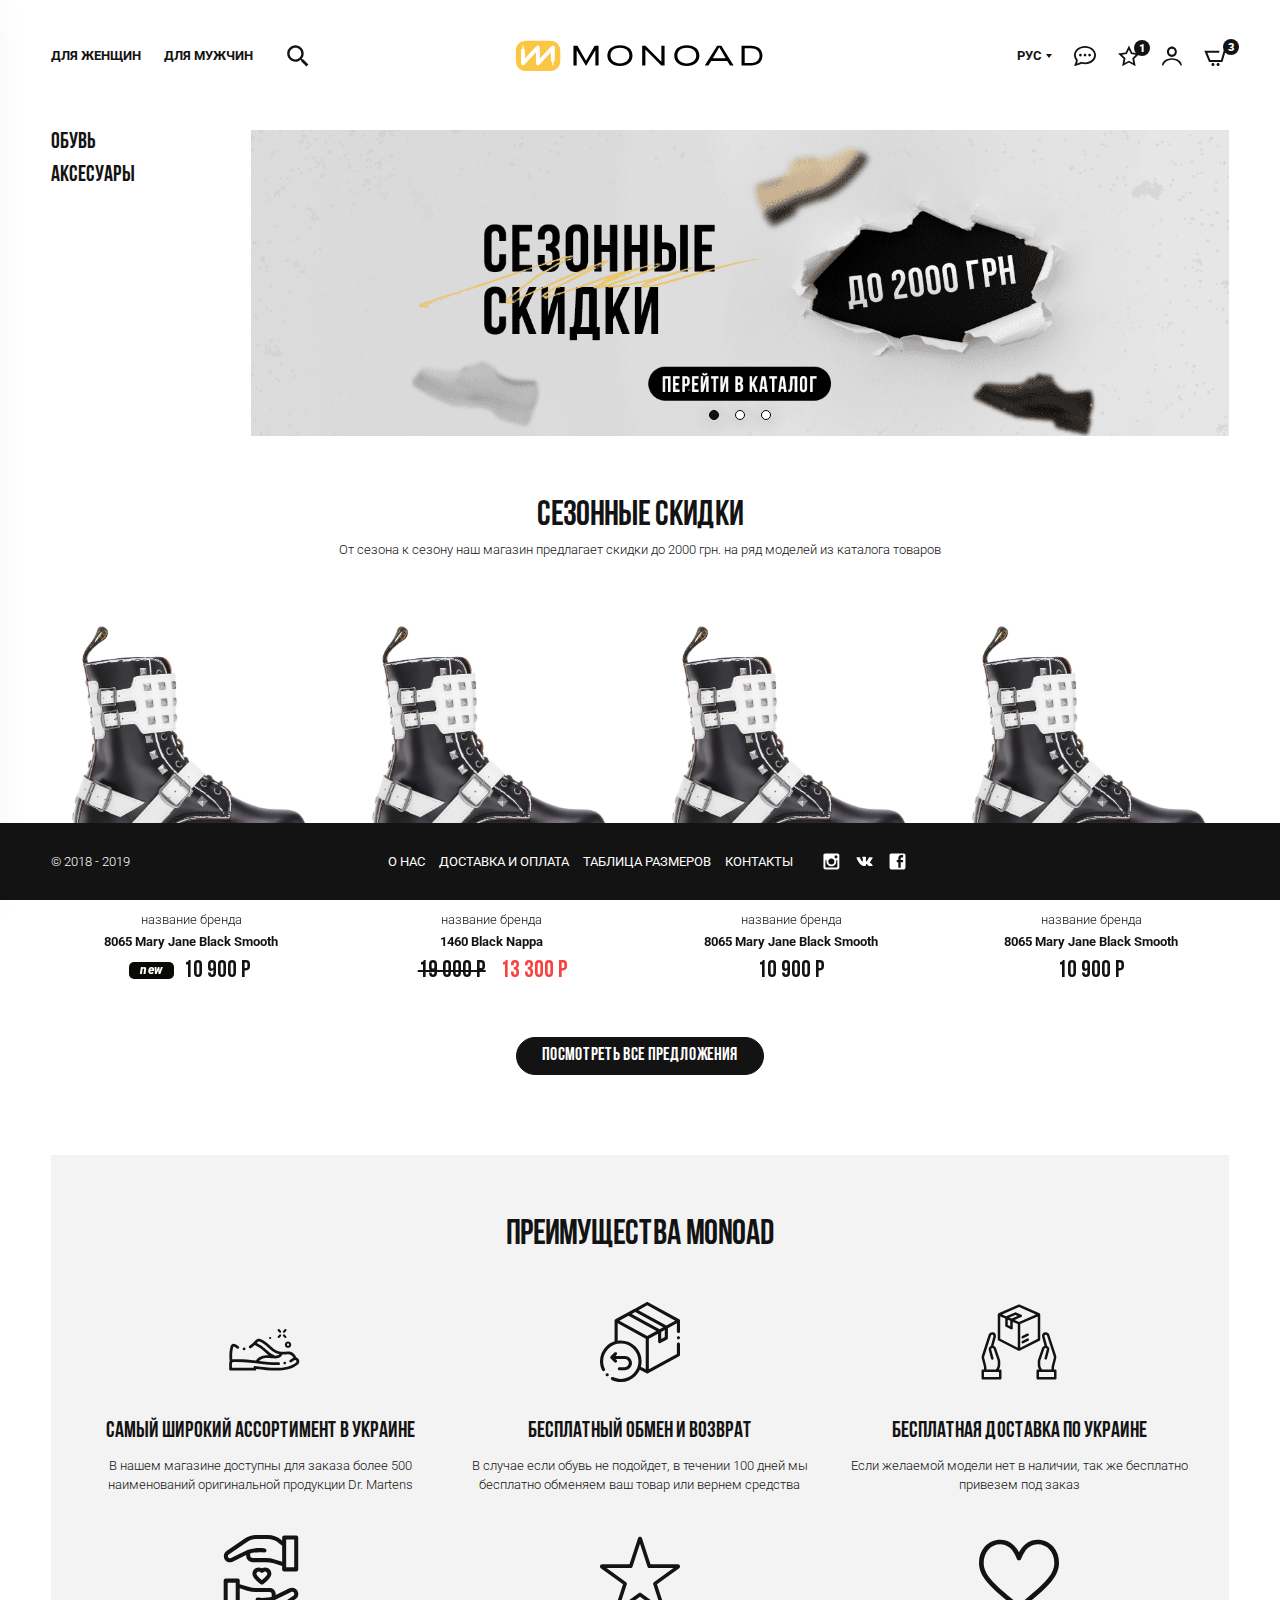
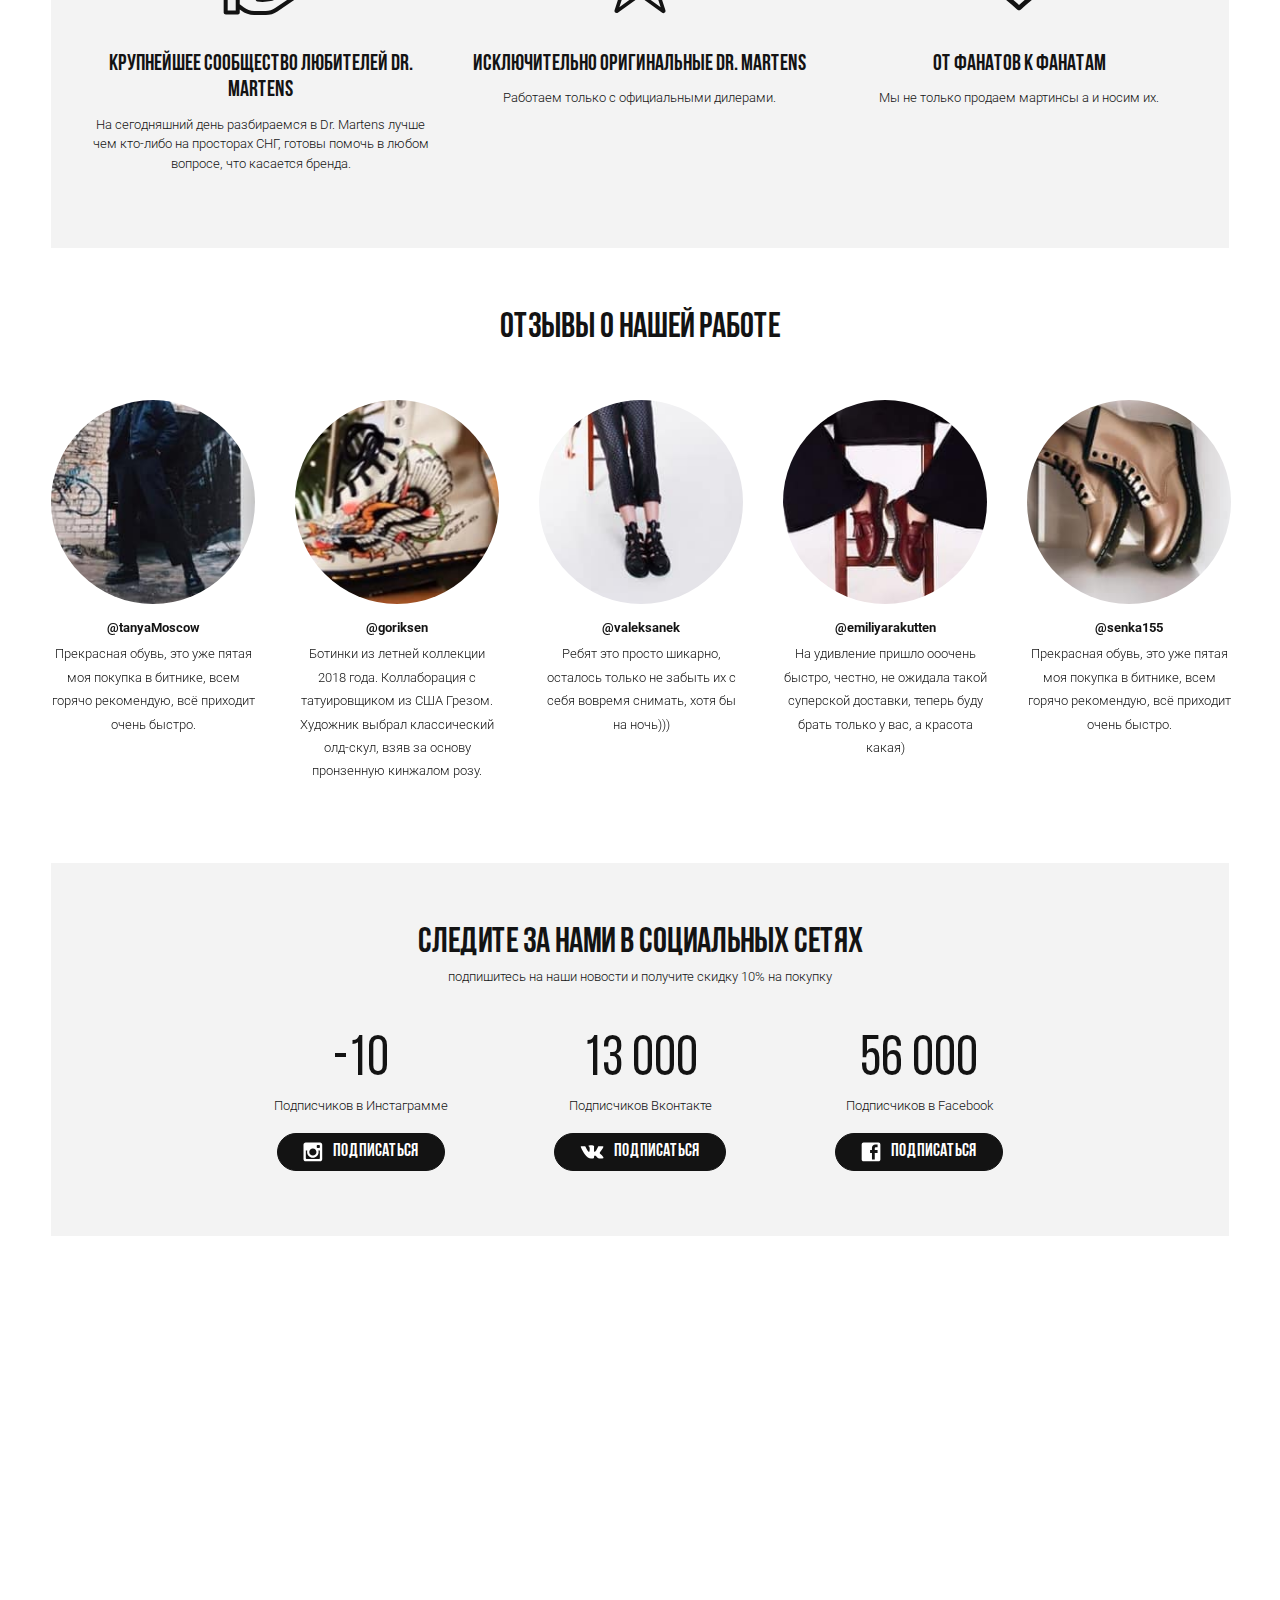
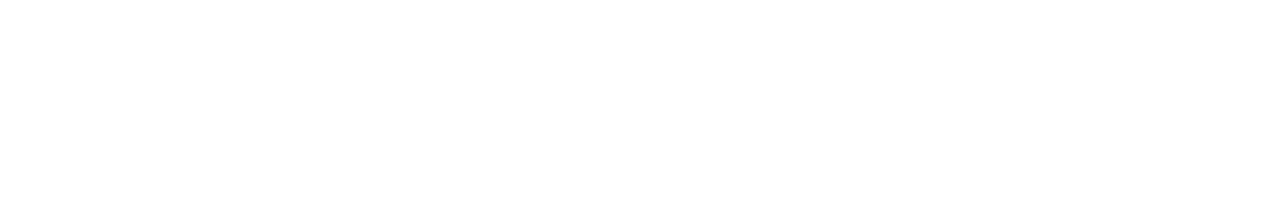
==== commit 72f91667: "Add files via upload" ====
--- a/index.html
+++ b/index.html
@@ -238,9 +238,9 @@
 									</span>
 									<p >название бренда</p>
 									<div class="product-card__title"><a href="#">8065 Mary Jane Black Smooth</a></div>
-									<div class="product-card__tags">
+									<div class="product-tags">
 										<div class="badge-new">new</div>
-										<div class="product-card__price">10 900 Р</div>
+										<div class="product-tags__price">10 900 Р</div>
 									</div>
 									
 								</div>
@@ -258,9 +258,9 @@
 									</span>
 									<p >название бренда</p>
 									<div class="product-card__title"><a href="#">1460 Black Nappa</a></div>
-									<div class="product-card__tags">
-										<div class="product-card__price-old">19 000 Р</div>
-										<div class="product-card__price text-danger">13 300 Р</div>
+									<div class="product-tags">
+										<div class="product-tags__price-old">19 000 Р</div>
+										<div class="product-tags__price text-danger">13 300 Р</div>
 									</div>
 									
 								</div>
@@ -278,8 +278,8 @@
 									</span>
 									<p >название бренда</p>
 									<div class="product-card__title"><a href="#">8065 Mary Jane Black Smooth</a></div>
-									<div class="product-card__tags">
-										<div class="product-card__price">10 900 Р</div>
+									<div class="product-tags">
+										<div class="product-tags__price">10 900 Р</div>
 									</div>
 									
 								</div>
@@ -297,8 +297,8 @@
 									</span>
 									<p >название бренда</p>
 									<div class="product-card__title"><a href="#">8065 Mary Jane Black Smooth</a></div>
-									<div class="product-card__tags">
-										<div class="product-card__price">10 900 Р</div>
+									<div class="product-tags">
+										<div class="product-tags__price">10 900 Р</div>
 									</div>
 									
 								</div>
@@ -626,6 +626,125 @@
 	</div>
 </div>
 
+<div style="display: none;" id="popup-table-size" class="popup animated-modal">
+	<div class="h2 popup__title">Как выбрать свой размер?</div>
+	<div class="table-size">
+		<ol class="step-list mt50">
+			<li class="step-list__item">
+				<h3 class="step-list__title">Обведите свою стопу на листе, держа карандаш строго вертикально</h3>
+				<div class="row table-size-step ">
+					<div class="col-md-4 col-12 mb10">
+						<img src="img/tablesize/1.jpg" alt="">
+					</div>
+					<div class="col-md-2 col-4 mb10">
+						<img src="img/tablesize/2.png" alt="">
+						<div><strong>Неправильно</strong></div>
+					</div>
+					<div class="col-md-2 col-4 mb10">
+						<img src="img/tablesize/3.png" alt="">
+						<div><strong>Неправильно</strong></div>
+					</div>
+					<div class="col-md-2 col-4 mb10">
+						<img src="img/tablesize/4.png" alt="">
+						<div><strong>Правильно</strong></div>
+					</div>
+				</div>
+			</li>
+			<li class="step-list__item">
+				<h3 class="step-list__title">Измерьте максимальную длину стопы, от большого пальца до  середины пятки</h3>
+				<div class="row table-size-step">
+					<div class="col-md-4 mb10">
+						<img src="img/tablesize/5.jpg" alt="">
+					</div>
+					<div class="col-md-7 offset-md-1 text-left">
+						<p>Эта величина и будет максимальной длиной вашей стопы в сантиметрах. Сравнив этот размер по таблице размеров, вы можете определить свой размер по шкале UK, US и CM</p>
+						<ul class="card-info-list card-info-list--xl">
+							<li><a href="#"><svg class="icon icon-play"><use xlink:href="#icon-play"></use></svg>Посмотрите видео-ролик, <br> если у вас возникли вопросы!</a></li>
+						</ul>
+					</div>
+				</div>
+			</li>
+			<li class="step-list__item">
+				<h3 class="step-list__title">Определите свой размер по таблице размеров</h3>
+				<div class="table-size-width-full">
+					<div class="table-overflow">
+						<table class="table table--hover">
+	                        <tbody>
+		                        <tr>
+		                            <th>UK</th>
+		                            <td>3</td>
+		                            <td>4</td>
+		                            <td>5</td>
+		                            <td>6</td>
+		                            <td>7</td>
+		                            <td>8</td>
+		                            <td>9</td>
+		                            <td>10</td>
+		                            <td>11</td>
+		                            <td>12</td>
+		                        </tr>
+		                        <tr>
+		                            <th><div class="hidden-md">US Мужские</div><div class="visible-md">US М.</div></th>
+		                            <td>4</td>
+		                            <td>5</td>
+		                            <td>6</td>
+		                            <td>7</td>
+		                            <td>8</td>
+		                            <td>9</td>
+		                            <td>10</td>
+		                            <td>11</td>
+		                            <td>12</td>
+		                            <td>13</td>
+		                        </tr>
+		                        <tr>
+		                            <th><div class="hidden-md">US Женские</div><div class="visible-md">US Ж.</div></th>
+		                            <td>5</td>
+		                            <td>6</td>
+		                            <td>7</td>
+		                            <td>8</td>
+		                            <td>9</td>
+		                            <td>10</td>
+		                            <td>11</td>
+		                            <td>12</td>
+		                            <td>13</td>
+		                            <td>14</td>
+		                        </tr>
+		                        <tr>
+		                            <th>EUR</th>
+		                            <td>36</td>
+		                            <td>27</td>
+		                            <td>38</td>
+		                            <td>39/40</td>
+		                            <td>41</td>
+		                            <td>42</td>
+		                            <td>43/44</td>
+		                            <td>45</td>
+		                            <td>46</td>
+		                            <td>47</td>
+		                        </tr>
+		                        <tr>
+		                            <th>СМ</th>
+		                            <td>22-22,5</td>
+		                            <td>23-23,5</td>
+		                            <td>24-24,5</td>
+		                            <td>25-25,5</td>
+		                            <td>26-26,5</td>
+		                            <td>27-27,5</td>
+		                            <td>28-28,5</td>
+		                            <td>29-29,5</td>
+		                            <td>30-30,5</td>
+		                            <td>31-31,5</td>
+		                        </tr>
+	                        </tbody>
+	                    </table>
+					</div>
+				</div>
+			</li>
+		</ol>
+	</div>
+</div>
+
+<!-- BEGIN iCONS  -->
 <svg aria-hidden="true" style="position: absolute; width: 0; height: 0; overflow: hidden;" version="1.1" xmlns="http://www.w3.org/2000/svg" xmlns:xlink="http://www.w3.org/1999/xlink">
 	<defs>
 	<symbol id="icon-burger" viewBox="0 0 35 32">
@@ -777,9 +896,12 @@
 	</symbol>
 	</defs>
 </svg>
+<!-- iCONS EOF -->
+
 <script src="js/jquery-3.2.1.min.js"></script>
 <script src="js/jquery.formstyler.min.js"></script>
 <script src="js/jquery.fancybox.min.js"></script>
+<script src="js/sticky.js"></script>
 <script src="js/slick.min.js"></script>
 <script src="js/custom.js?ver1.0"></script>
 
--- a/css/style.css
+++ b/css/style.css
@@ -437,7 +437,8 @@
   cursor: pointer;
   -webkit-transition: all 0.2s linear;
   transition: all 0.2s linear;
-  text-transform: uppercase; }
+  text-transform: uppercase;
+  white-space: nowrap; }
   .btn:hover, a.btn:hover {
     border-color: #333;
     color: #333;
@@ -657,9 +658,11 @@
   height: 3.8rem;
   border-radius: 1.9rem;
   border: 0.1rem solid #c4c4c4;
+  text-align: left;
   padding: 0 4rem 0 2rem;
   color: #131313;
-  font: 400 1.3rem/3.6rem "Roboto", Arial, sans-serif; }
+  font: 400 1.7rem/3.6rem 'Bebas Neue', Arial, sans-serif;
+  text-transform: uppercase; }
 
 .jq-selectbox__trigger {
   position: absolute;
@@ -778,7 +781,58 @@
 .tab-cont {
   padding: 4rem 0 0; }
 
-/* Popup */
+/* Pagination */
+.link {
+  border-bottom: .1rem solid;
+  font-weight: 400; }
+  .link:hover {
+    border-color: transparent; }
+
+.box-paging {
+  display: -webkit-box;
+  display: -webkit-flex;
+  display: -ms-flexbox;
+  display: flex;
+  -webkit-box-pack: center;
+  -webkit-justify-content: center;
+  -ms-flex-pack: center;
+  justify-content: center; }
+
+.paging-list {
+  display: -webkit-box;
+  display: -webkit-flex;
+  display: -ms-flexbox;
+  display: flex;
+  -webkit-box-align: center;
+  -webkit-align-items: center;
+  -ms-flex-align: center;
+  align-items: center;
+  -webkit-box-pack: center;
+  -webkit-justify-content: center;
+  -ms-flex-pack: center;
+  justify-content: center; }
+  .paging-list__item {
+    margin: 1rem;
+    -webkit-box-flex: 0;
+    -webkit-flex: none;
+    -ms-flex: none;
+    flex: none; }
+  .paging-list__link {
+    display: block;
+    min-width: 2.6rem;
+    height: 2.6rem;
+    border-radius: 2.6rem;
+    text-align: center;
+    color: #fff;
+    font-size: 1.4rem;
+    line-height: 2.5rem;
+    background: #131313;
+    font-weight: 700;
+    padding: 0 .3rem; }
+    .paging-list__link:hover, .paging-list__link.active {
+      background: #fbc644;
+      color: #131313; }
+
 /* 4. HEADER */
 /* ================================================ */
 .header {
@@ -865,6 +919,8 @@
       position: relative;
       line-height: 1.6;
       display: block; }
+      .header-controls__link:hover .icon {
+        color: #888; }
       .header-controls__link .icon {
         font-size: 2.2rem;
         display: block; }
@@ -887,7 +943,8 @@
       position: absolute;
       top: -.5rem;
       left: 100%;
-      margin-left: -.6rem; }
+      margin-left: -.6rem;
+      z-index: 1; }
   .header-sort {
     margin-top: 2rem;
     -webkit-transition: margin 0.2s linear;
@@ -1074,6 +1131,9 @@
 .page-order .main {
   padding-top: 5rem; }
 
+.page-card .main {
+  padding-top: 0; }
+
 .main {
   width: 100%;
   min-width: 32rem;
@@ -1277,64 +1337,13 @@
   .accordion-mobile__toggle {
     display: none; }
 
-.link {
-  border-bottom: .1rem solid;
-  font-weight: 400; }
-  .link:hover {
-    border-color: transparent; }
-
-.box-paging {
-  display: -webkit-box;
-  display: -webkit-flex;
-  display: -ms-flexbox;
-  display: flex;
-  -webkit-box-pack: center;
-  -webkit-justify-content: center;
-  -ms-flex-pack: center;
-  justify-content: center; }
-
-.paging-list {
-  display: -webkit-box;
-  display: -webkit-flex;
-  display: -ms-flexbox;
-  display: flex;
-  -webkit-box-align: center;
-  -webkit-align-items: center;
-  -ms-flex-align: center;
-  align-items: center;
-  -webkit-box-pack: center;
-  -webkit-justify-content: center;
-  -ms-flex-pack: center;
-  justify-content: center; }
-  .paging-list__item {
-    margin: 1rem;
-    -webkit-box-flex: 0;
-    -webkit-flex: none;
-    -ms-flex: none;
-    flex: none; }
-  .paging-list__link {
-    display: block;
-    min-width: 2.6rem;
-    height: 2.6rem;
-    border-radius: 2.6rem;
-    text-align: center;
-    color: #fff;
-    font-size: 1.4rem;
-    line-height: 2.5rem;
-    background: #131313;
-    font-weight: 700;
-    padding: 0 .3rem; }
-    .paging-list__link:hover, .paging-list__link.active {
-      background: #fbc644;
-      color: #131313; }
-
 .step-list {
   counter-reset: li; }
   .step-list > li:before {
     content: counter(li);
     counter-increment: li; }
   .step-list__item {
-    margin-bottom: 4rem;
+    margin-bottom: 5rem;
     position: relative; }
     .step-list__item:before {
       position: absolute;
@@ -1344,9 +1353,10 @@
       background-color: #131313;
       border-radius: 50%;
       color: #fff;
+      font-weight: 700;
       text-align: center;
       line-height: 2.6rem;
-      font-size: 1.8rem; }
+      font-size: 1.6rem; }
   .step-list__title {
     margin-bottom: .5rem; }
   .step-list__body {
@@ -1357,7 +1367,7 @@
 
 .order-button {
   text-align: right;
-  margin-top: 2rem; }
+  margin-top: 4rem; }
 
 .advantages {
   text-align: center;
@@ -1402,11 +1412,13 @@
     right: 1rem; }
     .cart-list__remove .icon {
       display: block;
-      font-size: 1.8rem; }
+      font-size: 1.4rem; }
 
 .dropdown-block .cart-list {
   border-bottom: .1rem solid #d0d0d0;
-  margin-bottom: 2rem; }
+  margin-bottom: 2rem;
+  max-height: 40rem;
+  overflow-y: auto; }
 
 .dropdown-block .cart-list__item {
   padding: 1rem 2.3rem 1rem 0;
@@ -1472,6 +1484,186 @@
     line-height: 1.4; }
 
 /* PRODUCT CARD ========= */
+.card-wrapper {
+  position: relative;
+  display: -webkit-box;
+  display: -webkit-flex;
+  display: -ms-flexbox;
+  display: flex;
+  margin: 0 -1.5rem; }
+  .card-wrapper__middle {
+    padding: 0 3rem;
+    -webkit-box-ordinal-group: 3;
+    -webkit-order: 2;
+    -ms-flex-order: 2;
+    order: 2;
+    width: 46%; }
+  .card-wrapper__left {
+    -webkit-box-ordinal-group: 2;
+    -webkit-order: 1;
+    -ms-flex-order: 1;
+    order: 1;
+    width: 27%;
+    padding-left: 6%; }
+  .card-wrapper__right {
+    -webkit-box-ordinal-group: 4;
+    -webkit-order: 3;
+    -ms-flex-order: 3;
+    order: 3;
+    width: 27%;
+    padding-right: 6%; }
+
+.card-sticky {
+  height: 100vh;
+  display: -webkit-box;
+  display: -webkit-flex;
+  display: -ms-flexbox;
+  display: flex;
+  -webkit-box-align: center;
+  -webkit-align-items: center;
+  -ms-flex-align: center;
+  align-items: center;
+  padding: 10rem 0 5rem; }
+
+.card-slider__item {
+  height: 90vh;
+  display: -webkit-box;
+  display: -webkit-flex;
+  display: -ms-flexbox;
+  display: flex;
+  -webkit-box-align: center;
+  -webkit-align-items: center;
+  -ms-flex-align: center;
+  align-items: center;
+  -webkit-box-pack: center;
+  -webkit-justify-content: center;
+  -ms-flex-pack: center;
+  justify-content: center;
+  padding: 10rem 0 5rem; }
+  .card-slider__item img {
+    -webkit-box-flex: 0;
+    -webkit-flex: none;
+    -ms-flex: none;
+    flex: none;
+    max-height: 100%; }
+
+.card-info, .card-description {
+  width: 100%;
+  height: 50vh;
+  padding-top: 10%; }
+
+.card-description {
+  overflow: hidden;
+  overflow-y: auto; }
+
+.add-to-cart {
+  display: -webkit-box;
+  display: -webkit-flex;
+  display: -ms-flexbox;
+  display: flex;
+  -webkit-box-align: center;
+  -webkit-align-items: center;
+  -ms-flex-align: center;
+  align-items: center;
+  -webkit-flex-wrap: wrap;
+  -ms-flex-wrap: wrap;
+  flex-wrap: wrap;
+  margin: 1rem -.5rem 1.5rem; }
+  .add-to-cart .styler, .add-to-cart .btn {
+    margin: .5rem; }
+  .add-to-cart .styler {
+    -webkit-box-flex: 1;
+    -webkit-flex: 1 0 auto;
+    -ms-flex: 1 0 auto;
+    flex: 1 0 auto;
+    width: auto;
+    min-width: 13rem; }
+  .add-to-cart .btn {
+    -webkit-box-flex: 0;
+    -webkit-flex: 0 0 auto;
+    -ms-flex: 0 0 auto;
+    flex: 0 0 auto; }
+
+.card-info-list {
+  list-style: none;
+  text-align: left; }
+  .card-info-list a {
+    display: inline-block;
+    position: relative;
+    padding: .8rem 0 .8rem 3.2rem;
+    font-size: 1.3rem;
+    line-height: 1.4;
+    font-weight: 700; }
+    .card-info-list a:hover {
+      color: #888; }
+      .card-info-list a:hover .icon {
+        color: #888; }
+    .card-info-list a .icon {
+      position: absolute;
+      font-size: 2.2rem;
+      left: 0;
+      top: 50%;
+      -webkit-transform: translate(0, -50%);
+      -ms-transform: translate(0, -50%);
+      transform: translate(0, -50%); }
+  .card-info-list--xl a {
+    padding: 1.2rem 0 1.2rem 4.5rem; }
+    .card-info-list--xl a .icon {
+      font-size: 3.2rem; }
+
+.recommendations-slider {
+  margin: 0 -1.5rem; }
+  .recommendations-slider .slick-slide {
+    padding-left: 1.5rem;
+    padding-right: 1.5rem; }
+  .recommendations-slider .product-card {
+    max-width: 18rem;
+    margin-left: auto;
+    margin-right: auto; }
+
+.table-size {
+  padding-left: 4rem; }
+  .table-size .step-list__item {
+    margin-bottom: 4rem; }
+    .table-size .step-list__item:before {
+      left: -4rem; }
+  .table-size .step-list__title {
+    margin-bottom: 2rem; }
+
+.table-size-width-full {
+  margin-left: -4rem; }
+
+.table-size-step {
+  text-align: center; }
+  .table-size-step img {
+    margin-left: auto;
+    margin-right: auto; }
+
+.table {
+  width: 100%; }
+  .table-overflow {
+    overflow-x: auto; }
+  .table th {
+    padding: .5rem 1.5rem;
+    font-weight: 700;
+    text-transform: uppercase; }
+  .table td {
+    padding: .5rem .5rem;
+    font-weight: 300;
+    text-align: center;
+    font-size: 1.3rem;
+    line-height: 1.4;
+    border-left: .1rem solid #f1f1f1; }
+  .table--hover tr:hover th, .table--hover tr:hover td {
+    background: #f1f1f1; }
+    .table--hover tr:hover th:first-child, .table--hover tr:hover td:first-child {
+      border-radius: 1.5rem 0 0 1.5rem; }
+    .table--hover tr:hover th:last-child, .table--hover tr:hover td:last-child {
+      border-radius: 0 1.5rem 1.5rem 0; }
+  .table--hover tr:hover td {
+    text-shadow: .1rem 0 0 #131313; }
+
+/* PRODUCT CARD list ========= */
 .products {
   margin-top: 4.6rem; }
 
@@ -1518,44 +1710,6 @@
     margin-left: 1.5rem;
     margin-right: 1.5rem;
     margin-bottom: .5rem; }
-  .product-card__tags {
-    display: -webkit-box;
-    display: -webkit-flex;
-    display: -ms-flexbox;
-    display: flex;
-    -webkit-box-align: center;
-    -webkit-align-items: center;
-    -ms-flex-align: center;
-    align-items: center;
-    -webkit-flex-wrap: wrap;
-    -ms-flex-wrap: wrap;
-    flex-wrap: wrap;
-    -webkit-box-pack: center;
-    -webkit-justify-content: center;
-    -ms-flex-pack: center;
-    justify-content: center; }
-    .product-card__tags .badge-new {
-      position: relative;
-      top: -.1rem;
-      margin: 0 .2rem; }
-    .product-card__tags .badge--block {
-      width: 100%;
-      margin: .4rem 0; }
-  .product-card__price, .product-card__price-old {
-    font-size: 2.4rem;
-    font-family: 'Bebas Neue', sans-serif;
-    margin: .2rem .4rem;
-    font-weight: 700;
-    line-height: 1.1;
-    position: relative; }
-    .product-card__price .badge, .product-card__price-old .badge {
-      position: absolute;
-      left: 100%;
-      top: -.5rem;
-      margin-left: .8rem; }
-  .product-card__price-old {
-    text-decoration: line-through;
-    padding: 0 .3rem; }
   .product-card__buttons {
     margin-top: .7rem; }
     .product-card__buttons .btn {
@@ -1566,6 +1720,11 @@
   .product-card p {
     line-height: 1.4;
     margin: .4rem 0; }
+  .product-card .product-tags {
+    -webkit-box-pack: center;
+    -webkit-justify-content: center;
+    -ms-flex-pack: center;
+    justify-content: center; }
   .product-card .btn-favorites {
     font-size: 0; }
     .product-card .btn-favorites .icon {
@@ -1578,6 +1737,36 @@
       display: block; }
     .product-card .btn-favorites.active {
       opacity: 1; }
+
+.product-tags {
+  margin-left: -.4rem;
+  margin-right: -.4rem; }
+  .product-tags .badge-new {
+    position: relative;
+    top: -.1rem;
+    margin: 0 .2rem;
+    display: inline-block;
+    vertical-align: middle; }
+  .product-tags .badge--block {
+    display: block;
+    margin: .4rem 0; }
+  .product-tags__price, .product-tags__price-old {
+    display: inline-block;
+    vertical-align: middle;
+    font-size: 2.4rem;
+    font-family: 'Bebas Neue', sans-serif;
+    margin: .2rem .4rem;
+    font-weight: 700;
+    line-height: 1.1;
+    position: relative; }
+    .product-tags__price .badge, .product-tags__price-old .badge {
+      position: absolute;
+      left: 100%;
+      top: -.5rem;
+      margin-left: .8rem; }
+  .product-tags__price-old {
+    text-decoration: line-through;
+    padding: 0 .3rem; }
 
 .badge-new {
   color: #fff;
@@ -1764,6 +1953,24 @@
 
 /* 8. MEDIA */
 /* ================================================ */
+@media screen and (max-width: 1600px) {
+  .card-wrapper {
+    position: relative;
+    display: -webkit-box;
+    display: -webkit-flex;
+    display: -ms-flexbox;
+    display: flex;
+    margin: 0 -1.5rem; }
+    .card-wrapper__left {
+      -webkit-box-ordinal-group: 2;
+      -webkit-order: 1;
+      -ms-flex-order: 1;
+      order: 1;
+      width: 27%;
+      padding-left: 0; }
+    .card-wrapper__right {
+      padding-right: 0; } }
+
 @media screen and (max-width: 1500px) {
   .advantages__item {
     width: 33.33%; } }
@@ -1787,8 +1994,8 @@
     padding-left: 4.5rem; }
     .step-list__item:before {
       left: 0; }
-  .products--one-line > [class^="col"]:nth-child(4) {
-    display: none; } }
+  .table-size .step-list__item {
+    padding-left: 0; } }
 
 @media screen and (min-width: 992px) {
   .visible-md {
@@ -1821,6 +2028,8 @@
       border-width: 1.7rem 0 0 1.8rem;
       border-color: transparent transparent transparent #fff; }
   /* Main */
+  .page-card .main {
+    padding-top: 9rem; }
   .main {
     padding-top: 9rem; }
   .wrap .sidebar {
@@ -1829,8 +2038,59 @@
     padding-right: 0; }
   .advantages__item {
     width: 50%; }
-  .products--one-line > [class^="col"]:nth-child(4) {
-    display: block; }
+  .card-wrapper {
+    display: block;
+    margin: 0; }
+    .card-wrapper__middle {
+      width: auto;
+      padding: 0; }
+    .card-wrapper__left, .card-wrapper__right {
+      width: auto;
+      padding: 0;
+      max-width: 60rem;
+      margin-left: auto;
+      margin-right: auto; }
+    .card-wrapper__right {
+      max-width: 35rem; }
+  .card-slider {
+    height: 40vh;
+    min-height: 20rem;
+    margin: 0 auto 8rem; }
+    .card-slider .slick-list, .card-slider .slick-track {
+      height: 100%; }
+    .card-slider .slick-dots {
+      margin-top: 2rem; }
+    .card-slider__item {
+      height: 100%;
+      padding: 0;
+      display: block; }
+      .card-slider__item img {
+        margin: 0 auto; }
+  .card-info, .card-description {
+    padding-top: 0;
+    height: auto;
+    overflow: visible; }
+  .card-sticky {
+    height: auto;
+    padding: 0;
+    display: block;
+    margin: 5rem 0;
+    text-align: center; }
+  .card-info .card-info-list {
+    -webkit-columns: 2;
+    columns: 2;
+    -webkit-column-gap: 2rem;
+    column-gap: 2rem; }
+  .table-size {
+    padding-left: 0; }
+  .table-size .step-list__item:before {
+    left: 0; }
+  .table-size .step-list__title {
+    padding-left: 4rem; }
+  .table-size-width-full {
+    margin-left: -1rem; }
+  .popup {
+    padding: 6rem 4.4rem 3rem !important; }
   /* Footer */
   .footer--sticky {
     display: none; }
@@ -1844,6 +2104,27 @@
       margin: 1rem 0; }
   .copyright {
     margin-top: 1rem; } }
+
+@media screen and (max-width: 991px), (max-height: 700px) {
+  /* Producr Card */
+  .card-slider {
+    margin: 0 auto 8rem; }
+    .card-slider .slick-list, .card-slider .slick-track {
+      height: 100%; }
+    .card-slider .slick-dots {
+      margin-top: 2rem; }
+    .card-slider__item {
+      height: 100%;
+      display: block;
+      padding-bottom: 0; }
+      .card-slider__item img {
+        margin: 0 auto; }
+  .card-info, .card-description {
+    height: auto;
+    overflow: visible; }
+  .card-sticky {
+    height: auto;
+    display: block; } }
 
 @media screen and (min-width: 768px) {
   .accordion-mobile__body {
@@ -1890,6 +2171,8 @@
     padding: 0 1rem; }
   .page-catalog .main {
     padding-top: 15rem; }
+  .page-card .main {
+    padding-top: 11rem; }
   .main {
     padding-top: 11rem; }
   .wrap {
@@ -1907,19 +2190,19 @@
   .nav-tab-list {
     display: block;
     border: none; }
-  .nav-tab-list__item.active .nav-tab-list__link {
+  .nav-tab-list__link {
+    padding: 1rem 1rem 1rem 3.6rem;
     border: none; }
-  .nav-tab-list__link {
-    padding: 1rem 1rem 1rem 3.6rem; }
     .nav-tab-list__link:after {
-      top: .7rem;
+      top: 1rem;
       left: 0; }
   .tab-cont {
     padding-top: 2rem; }
   .accordion-mobile {
-    margin-bottom: 3rem; }
+    margin-bottom: 2rem; }
     .accordion-mobile__body {
-      display: none; }
+      display: none;
+      padding: .1rem 0; }
     .accordion-mobile__toggle {
       margin-left: 1rem;
       vertical-align: middle;
@@ -1931,7 +2214,7 @@
         -ms-transform: rotate(180deg);
         transform: rotate(180deg); }
   .cart-list__item {
-    padding: 2.5rem 0;
+    padding: 2.5rem 0 1.6rem;
     text-align: center; }
   .cart-list__img {
     max-width: 26rem;
@@ -1960,6 +2243,11 @@
     max-width: 15rem;
     margin-left: auto;
     margin-right: auto; }
+  .table th {
+    padding-left: 1rem;
+    padding-right: 1rem; }
+  .table td {
+    font-size: 1.1rem; }
   /* Product card */
   .product-card {
     position: relative;
@@ -1978,7 +2266,11 @@
       position: static; }
     .product-card__title {
       margin-left: 0;
-      margin-right: 0; } }
+      margin-right: 0; }
+  .fancybox-slide--html {
+    padding: 0 !important; }
+  .fancybox-content {
+    border-radius: 0 !important; } }
 
 @media screen and (max-width: 559px) {
   .advantages__item {
@@ -1991,3 +2283,8 @@
     max-width: 26rem;
     margin-left: auto;
     margin-right: auto; } }
+
+@media screen and (max-width: 350px) {
+  .card-info .card-info-list {
+    -webkit-columns: 1;
+    columns: 1; } }
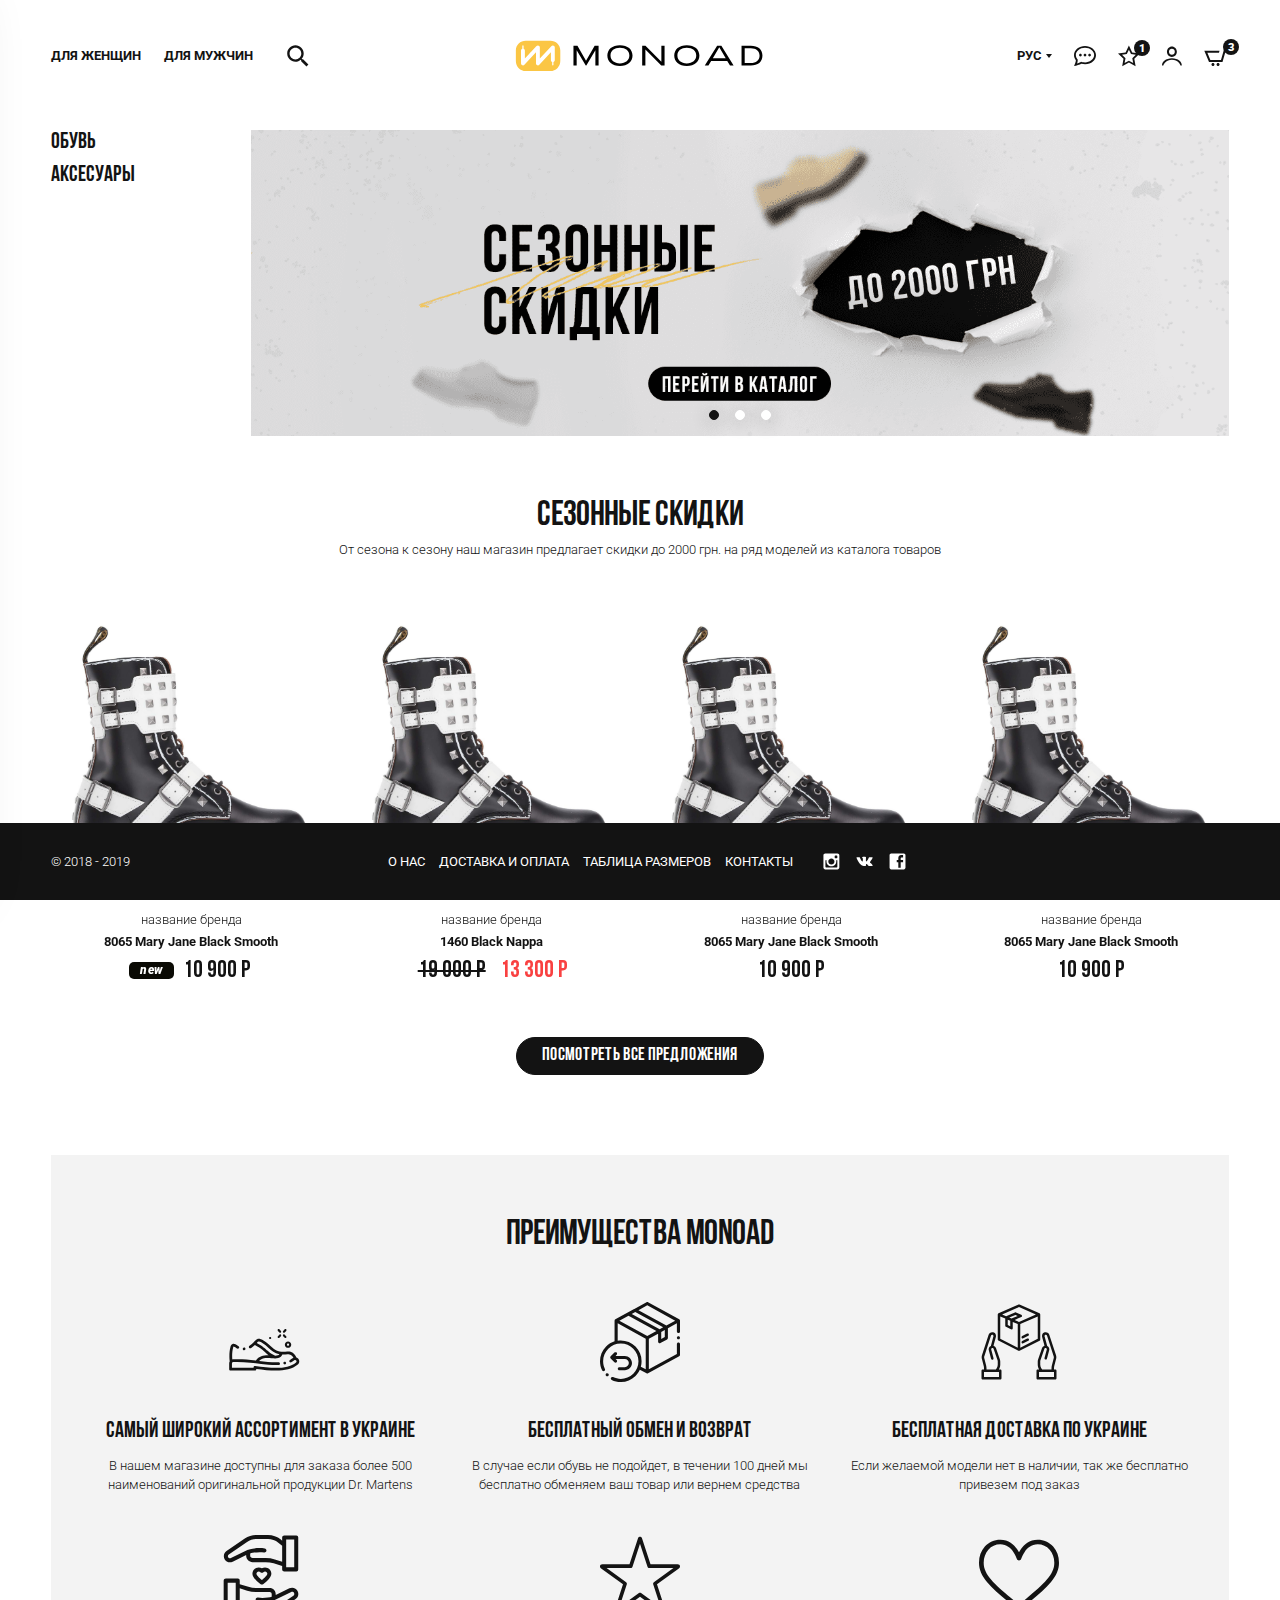
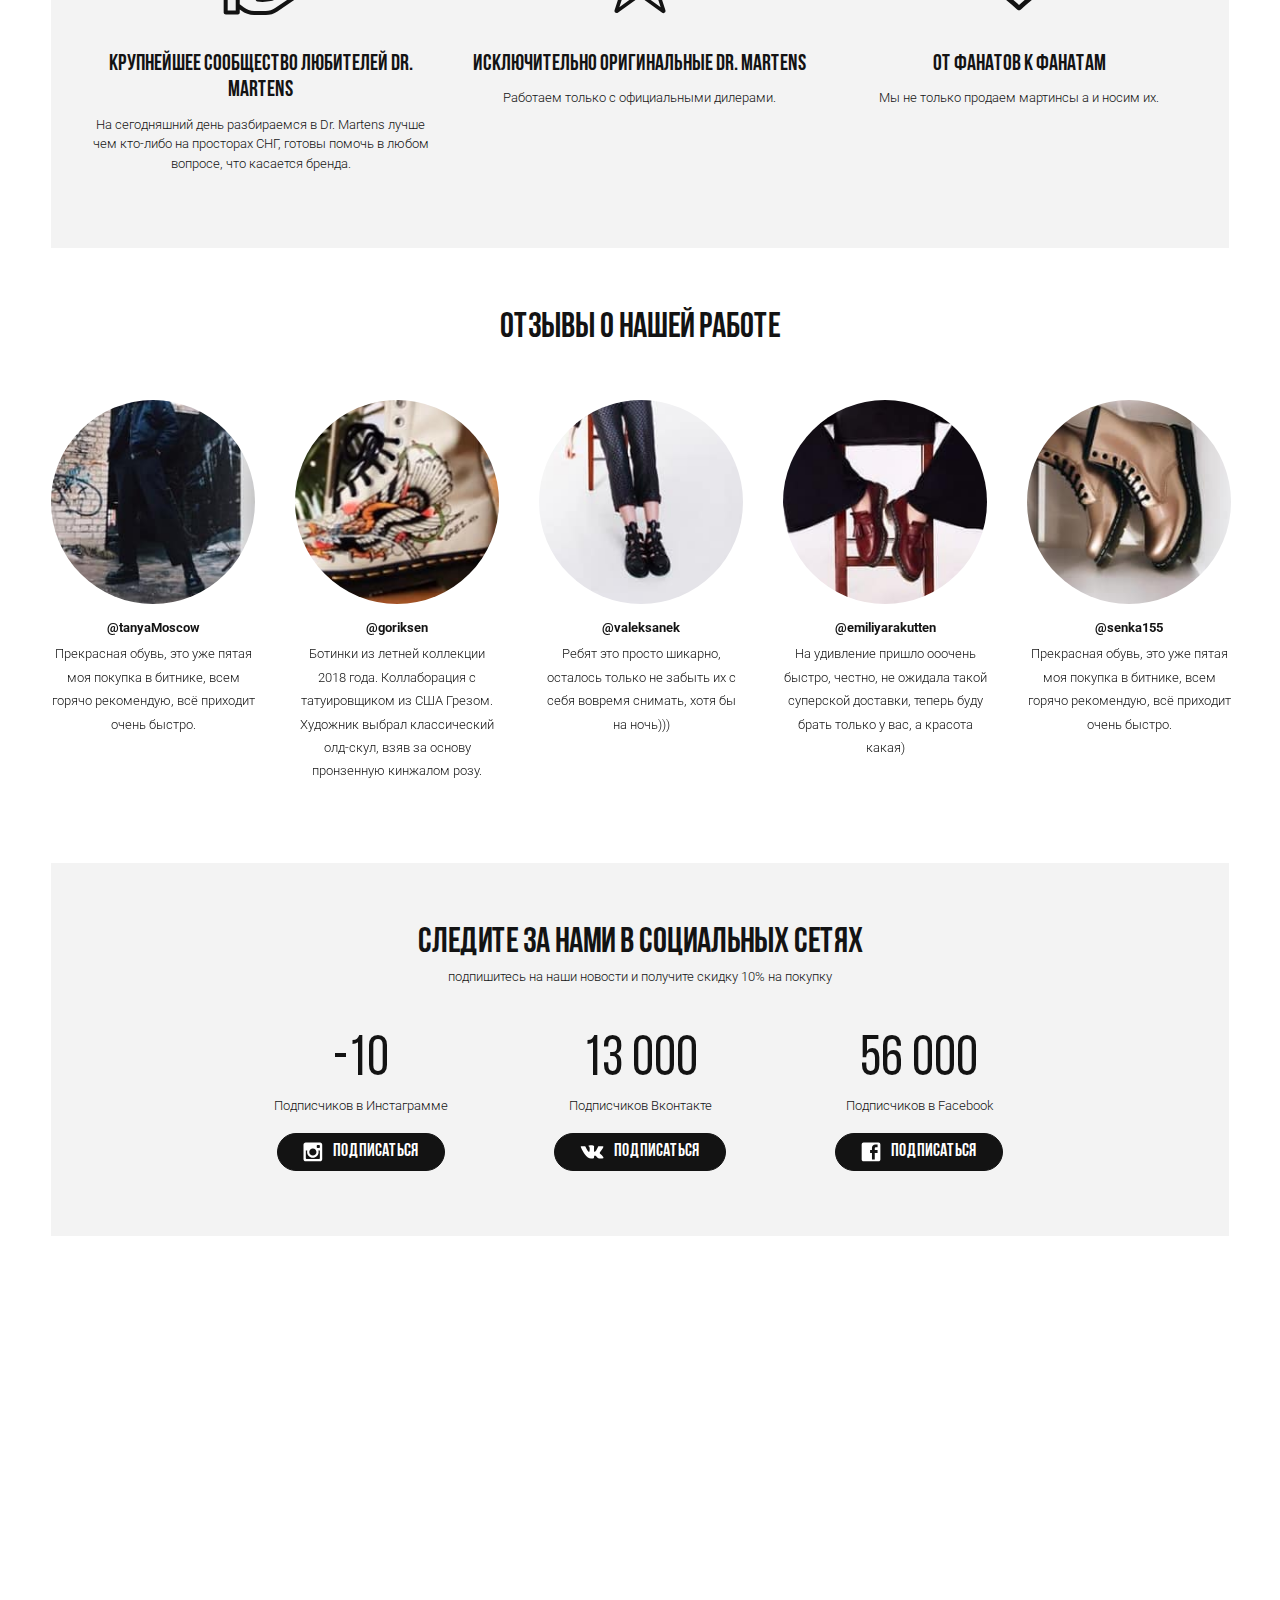
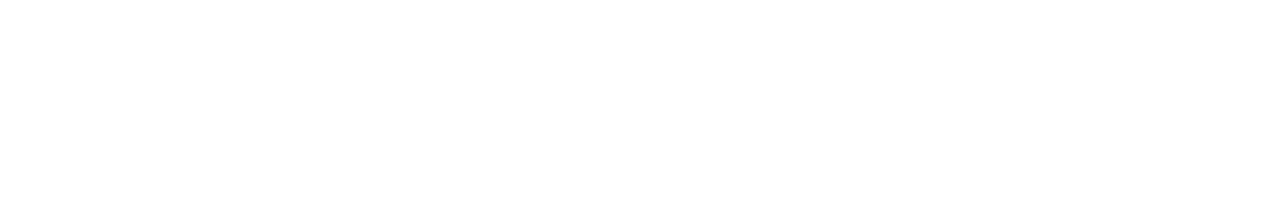
==== commit 439999d9: "Add files via upload" ====
--- a/index.html
+++ b/index.html
@@ -63,10 +63,11 @@
 					<div class="col-md-4 col-8 order-md-0 order-1">
 						<ul class="header-controls">
 							<li class="header-controls__item">
-								<a data-fancybox data-src="#popup-location"  href="javascript:;" class="header-controls__link btn-location">рус</a>
+								<a data-fancybox data-src="#popup-location" href="javascript:;" class="header-controls__link btn-location">рус</a>
 							</li>
 							<li class="header-controls__item dropdown-hover">
-								<a href="#" class="header-controls__link btn-contact"><svg class="icon icon-comment"><use xlink:href="#icon-comment"></use></svg></a>
+								<a data-fancybox data-src="#popup-contacts" href="javascript:;" class="header-controls__link btn-contact"><svg class="icon icon-comment"><use xlink:href="#icon-comment"></use></svg></a>
+	
 								<div class="dropdown-block dropdown-block--contact">
 									<p><strong>Есть вопросы?</strong></p>
 									<p>Звоните: <a href="tel:380731005105" class="ct-link">+38(073)100-51-05</a></p>
@@ -85,7 +86,7 @@
 								</a>
 							</li>  
 							<li class="header-controls__item">
-								<a href="#" class="header-controls__link btn-profile"><svg class="icon icon-user"><use xlink:href="#icon-user"></use></svg></a>
+								<a data-fancybox data-src="#popup-login" href="javascript:;" class="header-controls__link btn-profile"><svg class="icon icon-user"><use xlink:href="#icon-user"></use></svg></a>
 							</li>    
 							<li class="header-controls__item dropdown-hover">
 								<a data-fancybox data-src="#popup-cart"  href="javascript:;" class="header-controls__link btn-cart">
@@ -624,6 +625,162 @@
 			<a href="#" class="btn btn--dark">Оформить заказ</a>
 		</div>			
 	</div>
+</div>
+
+<div style="display: none;" id="popup-contacts" class="popup  animated-modal">
+	<div class="h2 popup__title">Мы всегда на связи:</div>
+	<div class="contacts-wrap">
+		<div class="row">
+			<div class="col-md-6 ">
+				<div class="contacts-item">
+					<div class="h4">Отдел продаж:</div>
+					<p>Вопросы, касающиеся оформления заказа или консультации по подбору размера, модели и тп.</p>
+					<ul class="contacts-list">
+                        <li><a href="tel:380731005105"><svg class="icon icon-tel"><use xlink:href="#icon-tel"></use></svg>+38(073)1005-105</a></li>
+                        <li><a href="#"><svg class="icon icon-telegram"><use xlink:href="#icon-telegram"></use></svg>Telegram</a></li>
+                        <li><a href="#"><svg class="icon icon-viber"><use xlink:href="#icon-viber"></use></svg>Viber</a></li>
+                        <li><a href="#"><svg class="icon icon-messenger"><use xlink:href="#icon-messenger"></use></svg>Messendger <span>(круглосуточно)</span></a></li>
+                        <li><a href="#"><svg class="icon icon-whatsapp"><use xlink:href="#icon-whatsapp"></use></svg>WatsApp</a></li>
+                        <li><a href="#"><svg class="icon icon-vk"><use xlink:href="#icon-vk"></use></svg>VKontakte</a></li>
+                    </ul>
+				</div>
+			</div>
+			<div class="col-md-6 ">
+				<div class="contacts-item">
+					<div class="h4">Отдел поддержки клиентов:</div>
+					<p>Вопросы, касающиеся исключительно активных заказов на нашем сайте.</p>
+					<ul class="contacts-list">
+                        <li><a href="#"><svg class="icon icon-telegram"><use xlink:href="#icon-telegram"></use></svg>Telegram</a></li>
+                        <li><a href="#"><svg class="icon icon-viber"><use xlink:href="#icon-viber"></use></svg>Viber</a></li>
+                        <li><a href="#"><svg class="icon icon-whatsapp"><use xlink:href="#icon-whatsapp"></use></svg>WatsApp</a></li>
+                    </ul>
+				</div>
+			</div>
+			<div class="col-md-6 ">
+				<div class="contacts-item">
+					<div class="h4">Административный отдел:</div>
+					<p>Вопросы, касающиеся сотрудничества просьба писать на почту:</p>
+					<ul class="contacts-list">
+                        <li><a href="mailto:monoadstore@gmail.com"><svg class="icon icon-message"><use xlink:href="#icon-message"></use></svg>monoadstore@gmail.com</a></li>
+                    </ul>
+				</div>
+			</div>
+			<div class="col-md-6 ">
+				<div class="contacts-item">
+					<div class="h4">Предложения и жалобы:</div>
+					<p>Вопросы, касающиеся технических неполадок на сайте и жалобы требующие срочного внимания:</p>
+					<ul class="contacts-list">
+                        <li><a href="mailto:monoadstore@gmail.com"><svg class="icon icon-message"><use xlink:href="#icon-message"></use></svg>monoadstore@gmail.com</a></li>
+                    </ul>
+				</div>
+			</div>
+		</div>
+	</div>
+</div>
+
+<div style="display: none;" id="popup-login" class="popup popup--sm animated-modal">
+	<div class="h2 popup__title">Авторизуйтесь или зарегистрируйтесь</div>
+
+	<div class="tab-wrap">
+		<ul class="nav-tab-list tabs">
+			<li class="nav-tab-list__item active">
+				<a href="#login_1" class="nav-tab-list__link">У меня есть кабинет</a>
+			</li>
+			<li class="nav-tab-list__item">
+				<a href="#login_2" class="nav-tab-list__link">Я новый пользователь</a>
+			</li>
+			<li class="nav-tab-list__item">
+				<a href="#login_3" class="nav-tab-list__link">Забыли пароль?</a>
+			</li>
+		</ul>
+
+		<div class="box-tab-cont">
+			<div class="tab-cont " id="login_1">
+				<form action="#">
+					<div class="row form-group">
+						<div class="col-md-3">
+							<label class="form-group__label">Email:</label>
+						</div>
+						<div class="col-md-9">
+							<input type="email" class="form-input">
+						</div>
+					</div>
+					<div class="row form-group">
+						<div class="col-md-3">
+							<label class="form-group__label">Пароль:</label>
+						</div>
+						<div class="col-md-9">
+							<input type="password" class="form-input">
+						</div>
+					</div>
+					<div class="text-center form-button">
+						<input type="submit" value="Авторизация" class="btn btn--dark">
+					</div>
+				</form>
+			</div>
+			<div class="tab-cont hide" id="login_2">
+				<form action="#">
+					<div class="row form-group">
+						<div class="col-md-3">
+							<label class="form-group__label">Email:</label>
+						</div>
+						<div class="col-md-9">
+							<input type="email" class="form-input">
+						</div>
+					</div>
+					<div class="row form-group">
+						<div class="col-md-3">
+							<label class="form-group__label">Пароль:</label>
+						</div>
+						<div class="col-md-9">
+							<input type="password" class="form-input">
+						</div>
+					</div>
+					<div class="row form-group">
+						<div class="col-md-3">
+							<label class="form-group__label">Повторите пароль:</label>
+						</div>
+						<div class="col-md-9 ">
+							<input type="password" class="form-input">
+						</div>
+					</div>
+					<div class="row form-group">
+						<div class="col-md-3">
+							<label class="form-group__label">Пол:</label>
+						</div>
+						<div class="col-md-9">
+							<select class="styler">
+								<option value="">Выберите пол ...</option>
+								<option value="">Женский</option>
+								<option value="">Мужской</option>
+							</select>
+						</div>
+					</div>
+					<div class="text-center form-button">
+						<input type="submit" value="Регистрация" class="btn btn--dark">
+					</div>
+				</form>
+			</div>
+			<div class="tab-cont hide" id="login_3">
+				
+				<form action="#" >
+					<p class="mb15">Введите Email, который Вы использовали для регистрации. <br>Мы вышлем на него новый пароль.</p>
+					<div class="row form-group">
+						<div class="col-md-3">
+							<label class="form-group__label">Email:</label>
+						</div>
+						<div class="col-md-9">
+							<input type="email" class="form-input">
+						</div>
+					</div>
+					<div class="text-center form-button">
+						<input type="submit" value="Восстановить" class="btn btn--dark">
+					</div>
+				</form>
+			</div>
+		</div>
+	</div>
+
 </div>
 
 <div style="display: none;" id="popup-table-size" class="popup animated-modal">
@@ -747,6 +904,26 @@
 <!-- BEGIN iCONS  -->
 <svg aria-hidden="true" style="position: absolute; width: 0; height: 0; overflow: hidden;" version="1.1" xmlns="http://www.w3.org/2000/svg" xmlns:xlink="http://www.w3.org/1999/xlink">
 	<defs>
+	<symbol id="icon-message" viewBox="0 0 38 32">
+	<title>message</title>
+	<path d="M38.384 3.829v23.020c0 2.11-1.727 3.837-3.837 3.837h-30.694c-2.11 0-3.837-1.727-3.837-3.837v-23.020c0-2.11 1.727-3.837 3.837-3.837h30.694c2.11 0 3.837 1.727 3.837 3.837zM34.547 3.829l-15.347 9.592-15.347-9.592v3.837l15.347 9.592 15.347-9.592z"></path>
+	</symbol>
+	<symbol id="icon-whatsapp" viewBox="0 0 32 32">
+	<title>whatsapp</title>
+	<path d="M24.396 19.231c-0.098-0.163-0.359-0.261-0.75-0.457s-2.317-1.143-2.675-1.274c-0.359-0.131-0.62-0.196-0.881 0.196s-1.011 1.274-1.24 1.535c-0.228 0.261-0.457 0.294-0.848 0.098s-1.653-0.609-3.149-1.943c-1.164-1.038-1.95-2.32-2.178-2.712s-0.024-0.604 0.172-0.799c0.176-0.176 0.392-0.457 0.587-0.686s0.261-0.392 0.392-0.653 0.065-0.49-0.033-0.686c-0.098-0.196-0.881-2.123-1.207-2.908-0.318-0.763-0.64-0.66-0.881-0.672-0.228-0.011-0.489-0.014-0.751-0.014s-0.685 0.098-1.044 0.49-1.37 1.339-1.37 3.267c0 1.927 1.403 3.789 1.599 4.050s2.761 4.216 6.689 5.912c0.934 0.403 1.663 0.644 2.232 0.825 0.938 0.298 1.791 0.256 2.466 0.155 0.752-0.112 2.317-0.947 2.643-1.862s0.326-1.699 0.228-1.862zM4.461 27.724l1.316-4.806c-1.443-2.297-2.302-4.493-2.301-7.424 0.003-7.181 5.846-13.024 13.030-13.024 7.202 0.002 13.022 5.837 13.019 13.034-0.003 7.182-5.851 13.025-13.030 13.025-2.788-0.001-4.896-0.787-7.105-2.098zM9.006 29.268c2.289 1.248 4.872 1.906 7.495 1.907 8.636 0 15.667-7.030 15.67-15.67 0.002-4.187-1.627-8.124-4.585-11.086s-6.893-4.594-11.085-4.596c-8.637 0-15.667 7.029-15.67 15.669-0.001 2.762 0.72 5.458 2.092 7.834l-2.223 8.12z"></path>
+	</symbol>
+	<symbol id="icon-viber" viewBox="0 0 32 32">
+	<title>viber</title>
+	<path d="M17.205 18.358c-4.214-1.075-5.34-5.34-5.34-5.34s-0.051-0.577 0.334-0.887l0.761-0.605c0.378-0.291 0.618-0.997 0.234-1.687-0.654-1.16-1.585-2.392-2.081-2.904-0.377-0.447-0.93-0.55-1.514-0.246-0.003 0-0.009 0.003-0.012 0.003-0.552 0.313-1.069 0.731-1.551 1.26-0.003 0.006-0.006 0.006-0.009 0.011-0.494 0.592-0.784 1.276-0.546 2.010l0.020 0.014c0.647 2.291 2.981 6.566 6.266 9.157 2.008 1.602 5.158 3.208 6.471 3.579l0.014 0.020c0.731 0.237 1.415-0.050 2.010-0.546 0.006-0.003 0.006-0.006 0.011-0.009 0.529-0.482 0.947-0.999 1.259-1.551 0-0.003 0.003-0.009 0.003-0.012 0.304-0.584 0.201-1.138-0.246-1.515-0.809-0.755-1.99-1.565-2.903-2.081-0.69-0.384-1.396-0.144-1.687 0.234l-0.605 0.761c-0.31 0.384-0.887 0.334-0.887 0.334zM23.834 14.822c0.001 0 0.002 0 0.003 0 0.227-0.002 0.409-0.187 0.407-0.413-0.021-2.7-0.847-4.865-2.455-6.435-1.606-1.565-3.627-2.367-6.008-2.384-0.001 0-0.002 0-0.003 0-0.225 0-0.409 0.182-0.41 0.407s0.181 0.411 0.407 0.413c2.161 0.015 3.992 0.739 5.441 2.151 1.446 1.412 2.189 3.381 2.208 5.854 0.002 0.225 0.185 0.407 0.41 0.407zM21.68 13.98c0.222 0 0.405-0.178 0.41-0.401 0.036-1.601-0.448-2.961-1.439-4.042-0.985-1.078-2.371-1.689-4.119-1.817-0.226-0.016-0.422 0.153-0.439 0.379s0.153 0.422 0.379 0.439c1.554 0.114 2.723 0.622 3.574 1.553 0.855 0.933 1.256 2.068 1.224 3.47-0.005 0.226 0.174 0.414 0.401 0.419 0.003 0 0.006 0 0.009 0zM19.575 13.274c0.007 0 0.014 0 0.021-0 0.226-0.011 0.4-0.204 0.389-0.43-0.091-1.818-1.072-2.829-2.839-2.924-0.227-0.012-0.42 0.161-0.432 0.388s0.161 0.419 0.387 0.432c1.339 0.072 1.994 0.754 2.064 2.145 0.011 0.219 0.192 0.39 0.409 0.39zM22.259 25.252c-0.378 0.121-3.893 0.996-8.312 0.707 0 0-3.293 3.973-4.321 5.006-0.161 0.162-0.35 0.227-0.476 0.196-0.177-0.043-0.226-0.253-0.224-0.559 0.003-0.438 0.028-5.426 0.028-5.426-0.004-0.001-0.004-0.001-0.003-0.001-6.432-1.788-6.057-8.505-5.985-12.022s0.734-6.399 2.697-8.337c3.527-3.194 10.791-2.717 10.791-2.717 6.135 0.027 9.075 1.874 9.757 2.493 2.263 1.938 3.417 6.575 2.573 13.369-0.818 6.589-5.637 7.005-6.526 7.291zM8.952 25.175c0 0 0.001 0 0.001 0s-0.001-0-0.001-0zM16.589-0.19c0 0-8.553-0.516-12.723 3.309-2.321 2.321-3.137 5.716-3.223 9.929s-0.198 12.103 7.41 14.244c0.002 0.001 0.005 0.001 0.007 0.002l-0.005 3.265c0 0-0.048 1.322 0.822 1.592 1.053 0.327 1.671-0.678 2.676-1.761 0.552-0.594 1.313-1.468 1.888-2.136 5.203 0.436 9.205-0.563 9.659-0.711 1.051-0.342 6.995-1.102 7.962-8.994 0.997-8.136-0.484-13.281-3.159-15.602-0.806-0.741-4.062-3.105-11.315-3.137z"></path>
+	</symbol>
+	<symbol id="icon-tel" viewBox="0 0 32 32">
+	<title>tel</title>
+	<path d="M7.395 14.589c2.39 4.78 6.486 8.705 11.266 11.266l3.755-3.755c0.512-0.512 1.195-0.683 1.707-0.341 1.877 0.683 3.926 1.024 6.145 1.024 1.024 0 1.707 0.683 1.707 1.707v5.804c0 1.024-0.683 1.707-1.707 1.707-16.045 0-29.017-12.972-29.017-29.018 0-1.024 0.683-1.707 1.707-1.707h5.974c1.024 0 1.707 0.683 1.707 1.707 0 2.048 0.341 4.097 1.024 6.145 0.171 0.512 0 1.195-0.342 1.707z"></path>
+	</symbol>
+	<symbol id="icon-messenger" viewBox="0 0 32 32">
+	<title>messenger</title>
+	<path d="M32 14.815c0 8.182-7.163 14.815-16 14.815-1.595 0-3.135-0.217-4.589-0.619l-5.448 2.99v-5.649c-3.636-2.716-5.963-6.874-5.963-11.537 0-8.182 7.163-14.815 16-14.815s16 6.633 16 14.815zM26.335 10.667l-7.851 4.346-4.174-4.346-8.745 9.284 7.95-4.346 4.075 4.346z"></path>
+	</symbol>
 	<symbol id="icon-burger" viewBox="0 0 35 32">
 	<title>burger</title>
 	<path d="M2.4 1.050h29.2c1.325 0 2.4 1.074 2.4 2.4v0.65c0 1.325-1.075 2.4-2.4 2.4h-29.2c-1.325 0-2.4-1.075-2.4-2.4v-0.65c0-1.325 1.075-2.4 2.4-2.4zM2.4 25.5h29.2c1.325 0 2.4 1.074 2.4 2.4v0.65c0 1.326-1.075 2.4-2.4 2.4h-29.2c-1.325 0-2.4-1.075-2.4-2.4v-0.65c0-1.325 1.075-2.4 2.4-2.4zM2.4 13.3h29.2c1.325 0 2.4 1.075 2.4 2.4v0.6c0 1.326-1.075 2.4-2.4 2.4h-29.2c-1.325 0-2.4-1.074-2.4-2.4v-0.6c0-1.325 1.075-2.4 2.4-2.4z"></path>
--- a/css/style.css
+++ b/css/style.css
@@ -163,7 +163,7 @@
   font-size: 1.4rem !important; }
 
 .size-lg {
-  font-size: 1.6rem !important; }
+  font-size: 1.5rem !important; }
 
 .size-xl {
   font-size: 1.8rem !important; }
@@ -258,7 +258,7 @@
 h4, .h4 {
   font-size: 2.2rem;
   line-height: 1.2;
-  margin-bottom: 2rem; }
+  margin-bottom: 1.6rem; }
 
 h5, .h5 {
   font-size: 2rem;
@@ -520,6 +520,9 @@
   .form-input::-webkit-input-placeholder {
     color: #999; }
 
+.form-button {
+  margin-top: 3rem; }
+
 textarea.form-input {
   height: auto;
   min-height: 10rem;
@@ -613,33 +616,40 @@
   border-radius: 50%; }
 
 .check-button {
-  display: inline-block;
-  vertical-align: middle;
-  position: relative;
-  top: .1rem;
-  cursor: pointer;
-  width: 2.7rem;
-  height: 1.5rem;
-  border-radius: 0.8rem;
-  background-color: #131313;
-  -webkit-transition: all 0.2s linear;
-  transition: all 0.2s linear; }
+  font-weight: 300;
+  margin: 0;
+  cursor: pointer; }
   .check-button input {
     display: none; }
     .check-button input:checked + .check-button__slider {
-      left: 1.4rem; }
-  .check-button:hover {
-    background: #333; }
+      background: #131313; }
+      .check-button input:checked + .check-button__slider:after {
+        left: 1.4rem; }
   .check-button__slider {
-    position: absolute;
-    top: .2rem;
-    left: .2rem;
-    width: 1.1rem;
-    height: 1.1rem;
-    border-radius: 50%;
-    background-color: #ffffff;
+    display: inline-block;
+    vertical-align: middle;
+    position: relative;
+    top: -.1rem;
+    cursor: pointer;
+    width: 2.7rem;
+    height: 1.5rem;
+    border-radius: 0.8rem;
+    background-color: #888;
     -webkit-transition: all 0.2s linear;
     transition: all 0.2s linear; }
+    .check-button__slider:hover {
+      background: #888; }
+    .check-button__slider:after {
+      position: absolute;
+      content: '';
+      top: .2rem;
+      left: .2rem;
+      width: 1.1rem;
+      height: 1.1rem;
+      border-radius: 50%;
+      background-color: #ffffff;
+      -webkit-transition: all 0.2s linear;
+      transition: all 0.2s linear; }
 
 .jq-selectbox {
   width: 100%;
@@ -760,6 +770,7 @@
     display: block;
     border-radius: 2.5rem 2.5rem 0 0;
     position: relative;
+    line-height: 1.5;
     border: 0.1rem solid transparent;
     border-bottom: none;
     padding: 1.6rem 2rem 2.2rem 5.2rem; }
@@ -768,7 +779,7 @@
       display: block;
       position: absolute;
       left: 2rem;
-      top: 1.6rem;
+      top: 1.4rem;
       width: 2.2rem;
       height: 2.2rem;
       border: 0.5rem solid #fff;
@@ -779,7 +790,7 @@
       transition: all 0.2s linear; }
 
 .tab-cont {
-  padding: 4rem 0 0; }
+  padding: 3rem 0 0; }
 
 /* Pagination */
 .link {
@@ -789,34 +800,16 @@
     border-color: transparent; }
 
 .box-paging {
-  display: -webkit-box;
-  display: -webkit-flex;
-  display: -ms-flexbox;
-  display: flex;
-  -webkit-box-pack: center;
-  -webkit-justify-content: center;
-  -ms-flex-pack: center;
-  justify-content: center; }
+  text-align: center; }
 
 .paging-list {
-  display: -webkit-box;
-  display: -webkit-flex;
-  display: -ms-flexbox;
-  display: flex;
-  -webkit-box-align: center;
-  -webkit-align-items: center;
-  -ms-flex-align: center;
-  align-items: center;
-  -webkit-box-pack: center;
-  -webkit-justify-content: center;
-  -ms-flex-pack: center;
-  justify-content: center; }
+  display: inline-block;
+  vertical-align: middle;
+  white-space: nowrap; }
   .paging-list__item {
-    margin: 1rem;
-    -webkit-box-flex: 0;
-    -webkit-flex: none;
-    -ms-flex: none;
-    flex: none; }
+    display: inline-block;
+    vertical-align: middle;
+    margin: .5rem; }
   .paging-list__link {
     display: block;
     min-width: 2.6rem;
@@ -1166,15 +1159,19 @@
     -webkit-flex: 1;
     -ms-flex: 1;
     flex: 1;
-    overflow: hidden; }
+    min-width: 1px; }
 
 .banner-slider .slick-dots {
   position: absolute;
   left: 0;
   right: 0;
   bottom: 1rem; }
+  .banner-slider .slick-dots .slick-active button {
+    border-color: #131313; }
   .banner-slider .slick-dots button {
-    background: #fff; }
+    background: #fff;
+    border-color: #fff;
+    box-shadow: 0 3px 18px rgba(0, 0, 0, 0.3); }
 
 .section {
   padding: 6rem 0 5rem; }
@@ -1293,6 +1290,14 @@
     box-shadow: 0 0 5rem rgba(0, 0, 0, 0.12); }
 
 /* CONTENT ============== */
+.content-wrap {
+  max-width: 97rem;
+  margin-left: auto;
+  margin-right: auto; }
+
+.content-header {
+  margin-bottom: 4rem; }
+
 .content-text {
   margin-top: 4rem; }
   .content-text ul, .content-text ol {
@@ -1482,6 +1487,120 @@
     font-weight: 700;
     margin-bottom: .5rem;
     line-height: 1.4; }
+
+.contacts-wrap {
+  padding: 0 5rem; }
+
+.contacts-item {
+  margin-bottom: 4rem; }
+
+.contacts-list {
+  list-style: none; }
+  .contacts-list li {
+    margin-bottom: 1rem; }
+  .contacts-list a {
+    display: inline-block;
+    position: relative;
+    padding-left: 3rem;
+    min-height: 1.8rem; }
+    .contacts-list a:hover {
+      color: #888; }
+      .contacts-list a:hover .icon {
+        color: #888; }
+    .contacts-list a .icon {
+      position: absolute;
+      left: 0;
+      top: .2rem;
+      font-size: 1.8rem; }
+
+.history-table {
+  width: 100%; }
+  .history-table th {
+    font-size: 1.8rem;
+    font-family: 'Bebas Neue';
+    font-weight: 700;
+    text-transform: uppercase;
+    text-align: left;
+    padding: .5rem .5rem 1rem; }
+  .history-table td {
+    font-size: 1.3rem;
+    font-weight: 300;
+    padding: 2.3rem .5rem;
+    border-top: .1rem solid #d0d0d0; }
+  .history-table__info:hover td {
+    background: rgba(0, 0, 0, 0.03); }
+  .history-table__products td {
+    border-top-color: transparent; }
+
+.n-number {
+  font-size: 1.8rem;
+  font-family: 'Bebas Neue';
+  font-weight: 700;
+  text-transform: uppercase;
+  white-space: nowrap; }
+  .n-number .icon {
+    top: .3rem;
+    font-size: 2rem;
+    margin-left: .2rem; }
+
+.n-status {
+  white-space: nowrap; }
+  .n-status .icon {
+    top: .2rem;
+    font-size: 1.4rem;
+    margin-right: .4rem; }
+
+.show-tr.active .icon {
+  -webkit-transform: rotate(180deg);
+  -ms-transform: rotate(180deg);
+  transform: rotate(180deg); }
+
+.history-product-item {
+  -webkit-box-flex: 1;
+  -webkit-flex: 1 0 20%;
+  -ms-flex: 1 0 20%;
+  flex: 1 0 20%;
+  max-width: 20%;
+  padding-left: 1rem;
+  padding-right: 1rem; }
+
+.en-inner {
+  margin-bottom: 4rem; }
+
+.order-number {
+  display: -webkit-inline-box;
+  display: -webkit-inline-flex;
+  display: -ms-inline-flexbox;
+  display: inline-flex;
+  border-radius: 1.7rem;
+  background-color: #ebebeb;
+  overflow: hidden;
+  margin-bottom: 1.5rem; }
+  .order-number__symbol {
+    width: 3.4rem;
+    height: 3.4rem;
+    border-radius: 50%;
+    background-color: #fbc644;
+    -webkit-box-flex: 0;
+    -webkit-flex: none;
+    -ms-flex: none;
+    flex: none;
+    line-height: 3.4rem;
+    font-weight: 600;
+    font-size: 1.8rem;
+    text-align: center;
+    color: #131313;
+    text-transform: uppercase; }
+  .order-number__content {
+    -webkit-box-flex: 1;
+    -webkit-flex: 1 0 auto;
+    -ms-flex: 1 0 auto;
+    flex: 1 0 auto;
+    font-size: 1.5rem;
+    font-weight: 600;
+    padding: 0 2rem 0 1.3rem;
+    height: 3.4rem;
+    line-height: 3.4rem; }
 
 /* PRODUCT CARD ========= */
 .card-wrapper {
@@ -1525,6 +1644,9 @@
   align-items: center;
   padding: 10rem 0 5rem; }
 
+.card-slider:focus {
+  outline: none; }
+
 .card-slider__item {
   height: 90vh;
   display: -webkit-box;
@@ -1540,12 +1662,52 @@
   -ms-flex-pack: center;
   justify-content: center;
   padding: 10rem 0 5rem; }
+  .card-slider__item a {
+    display: block;
+    height: 100%; }
+  .card-slider__item:focus {
+    outline: none; }
   .card-slider__item img {
     -webkit-box-flex: 0;
     -webkit-flex: none;
     -ms-flex: none;
     flex: none;
-    max-height: 100%; }
+    max-height: 100%;
+    cursor: url("../img/zoom-in-16x16.png"), pointer; }
+
+.page-card-gallery .main {
+  display: none; }
+
+.card-gallery {
+  display: none;
+  position: relative;
+  z-index: 100;
+  background: #fff;
+  width: 100%; }
+  .card-gallery.open {
+    display: block; }
+  .card-gallery__item {
+    height: 100vh;
+    display: -webkit-box;
+    display: -webkit-flex;
+    display: -ms-flexbox;
+    display: flex;
+    -webkit-box-align: center;
+    -webkit-align-items: center;
+    -ms-flex-align: center;
+    align-items: center;
+    -webkit-box-pack: center;
+    -webkit-justify-content: center;
+    -ms-flex-pack: center;
+    justify-content: center;
+    padding: 4rem 0;
+    cursor: url("../img/zoom-in-16x16.png"), pointer; }
+    .card-gallery__item img {
+      -webkit-box-flex: 0;
+      -webkit-flex: none;
+      -ms-flex: none;
+      flex: none;
+      max-height: 100%; }
 
 .card-info, .card-description {
   width: 100%;
@@ -1555,6 +1717,8 @@
 .card-description {
   overflow: hidden;
   overflow-y: auto; }
+  .card-description__more {
+    display: none; }
 
 .add-to-cart {
   display: -webkit-box;
@@ -1714,9 +1878,9 @@
     margin-top: .7rem; }
     .product-card__buttons .btn {
       margin: .5rem;
-      width: 10.1rem;
-      padding-left: 1rem;
-      padding-right: 1rem; }
+      min-width: 10.1rem;
+      padding-left: 1.8rem;
+      padding-right: 1.8rem; }
   .product-card p {
     line-height: 1.4;
     margin: .4rem 0; }
@@ -1935,7 +2099,7 @@
   transition-duration: .3s; }
 
 .popup {
-  padding: 5rem  8rem !important;
+  padding: 5rem 7.6rem !important;
   max-width: 91rem !important;
   width: 100%; }
   .popup__head {
@@ -1950,6 +2114,8 @@
   .popup--xs {
     max-width: 43rem !important;
     padding: 5rem  !important; }
+  .popup--sm {
+    max-width: 75rem !important; }
 
 /* 8. MEDIA */
 /* ================================================ */
@@ -2081,6 +2247,29 @@
     columns: 2;
     -webkit-column-gap: 2rem;
     column-gap: 2rem; }
+  .card-description h1, .card-description .h3 {
+    margin-bottom: 1rem; }
+  .card-description__more {
+    display: inline-block;
+    font-family: 'Bebas Neue';
+    font-size: 1.7rem;
+    line-height: 1.4;
+    font-weight: 700;
+    text-transform: uppercase;
+    position: relative; }
+    .card-description__more:hover {
+      color: #888; }
+    .card-description__more:after {
+      content: '';
+      display: block;
+      margin-left: auto;
+      margin-right: auto;
+      margin-top: .5rem;
+      background: url("../img/more-arrow.svg") no-repeat center;
+      width: 6rem;
+      height: 0.9rem; }
+  .card-descr-wrap {
+    display: none; }
   .table-size {
     padding-left: 0; }
   .table-size .step-list__item:before {
@@ -2091,6 +2280,14 @@
     margin-left: -1rem; }
   .popup {
     padding: 6rem 4.4rem 3rem !important; }
+  .contacts-wrap {
+    padding: 0 2rem; }
+  .history-product-item {
+    max-width: 33.33%;
+    -webkit-box-flex: 1;
+    -webkit-flex: 1 0 33.33%;
+    -ms-flex: 1 0 33.33%;
+    flex: 1 0 33.33%; }
   /* Footer */
   .footer--sticky {
     display: none; }
@@ -2174,7 +2371,8 @@
   .page-card .main {
     padding-top: 11rem; }
   .main {
-    padding-top: 11rem; }
+    padding-top: 11rem;
+    padding-bottom: 3rem; }
   .wrap {
     display: block; }
     .wrap .sidebar {
@@ -2194,7 +2392,7 @@
     padding: 1rem 1rem 1rem 3.6rem;
     border: none; }
     .nav-tab-list__link:after {
-      top: 1rem;
+      top: .8rem;
       left: 0; }
   .tab-cont {
     padding-top: 2rem; }
@@ -2213,6 +2411,8 @@
         -webkit-transform: rotate(180deg);
         -ms-transform: rotate(180deg);
         transform: rotate(180deg); }
+  .contacts-wrap {
+    padding: 0; }
   .cart-list__item {
     padding: 2.5rem 0 1.6rem;
     text-align: center; }
@@ -2248,6 +2448,46 @@
     padding-right: 1rem; }
   .table td {
     font-size: 1.1rem; }
+  .history-table, .history-table tbody,
+  .history-table tr {
+    display: block;
+    text-align: center; }
+  .history-table thead {
+    display: none; }
+  .history-table td, th {
+    display: inline-block;
+    vertical-align: middle; }
+  .history-table td {
+    border-top: none;
+    line-height: 1.4;
+    padding: .2rem .7rem; }
+  .history-table__info {
+    padding: 1rem 0; }
+    .history-table__info:hover td {
+      background: transparent; }
+  tr.history-table__products td {
+    padding-top: 0;
+    padding-bottom: 0; }
+  .history-product-wrap, .history-table {
+    max-width: 44rem;
+    margin-left: auto;
+    margin-right: auto; }
+  .history-product-wrap {
+    -webkit-box-pack: center;
+    -webkit-justify-content: center;
+    -ms-flex-pack: center;
+    justify-content: center; }
+  .history-product-item {
+    max-width: 50%;
+    -webkit-box-flex: 1;
+    -webkit-flex: 1 0 50%;
+    -ms-flex: 1 0 50%;
+    flex: 1 0 50%; }
+  .en-inner {
+    text-align: center;
+    max-width: 46rem;
+    margin-left: auto;
+    margin-right: auto; }
   /* Product card */
   .product-card {
     position: relative;
@@ -2267,6 +2507,8 @@
     .product-card__title {
       margin-left: 0;
       margin-right: 0; }
+  .box-paging {
+    margin-top: 1rem; }
   .fancybox-slide--html {
     padding: 0 !important; }
   .fancybox-content {
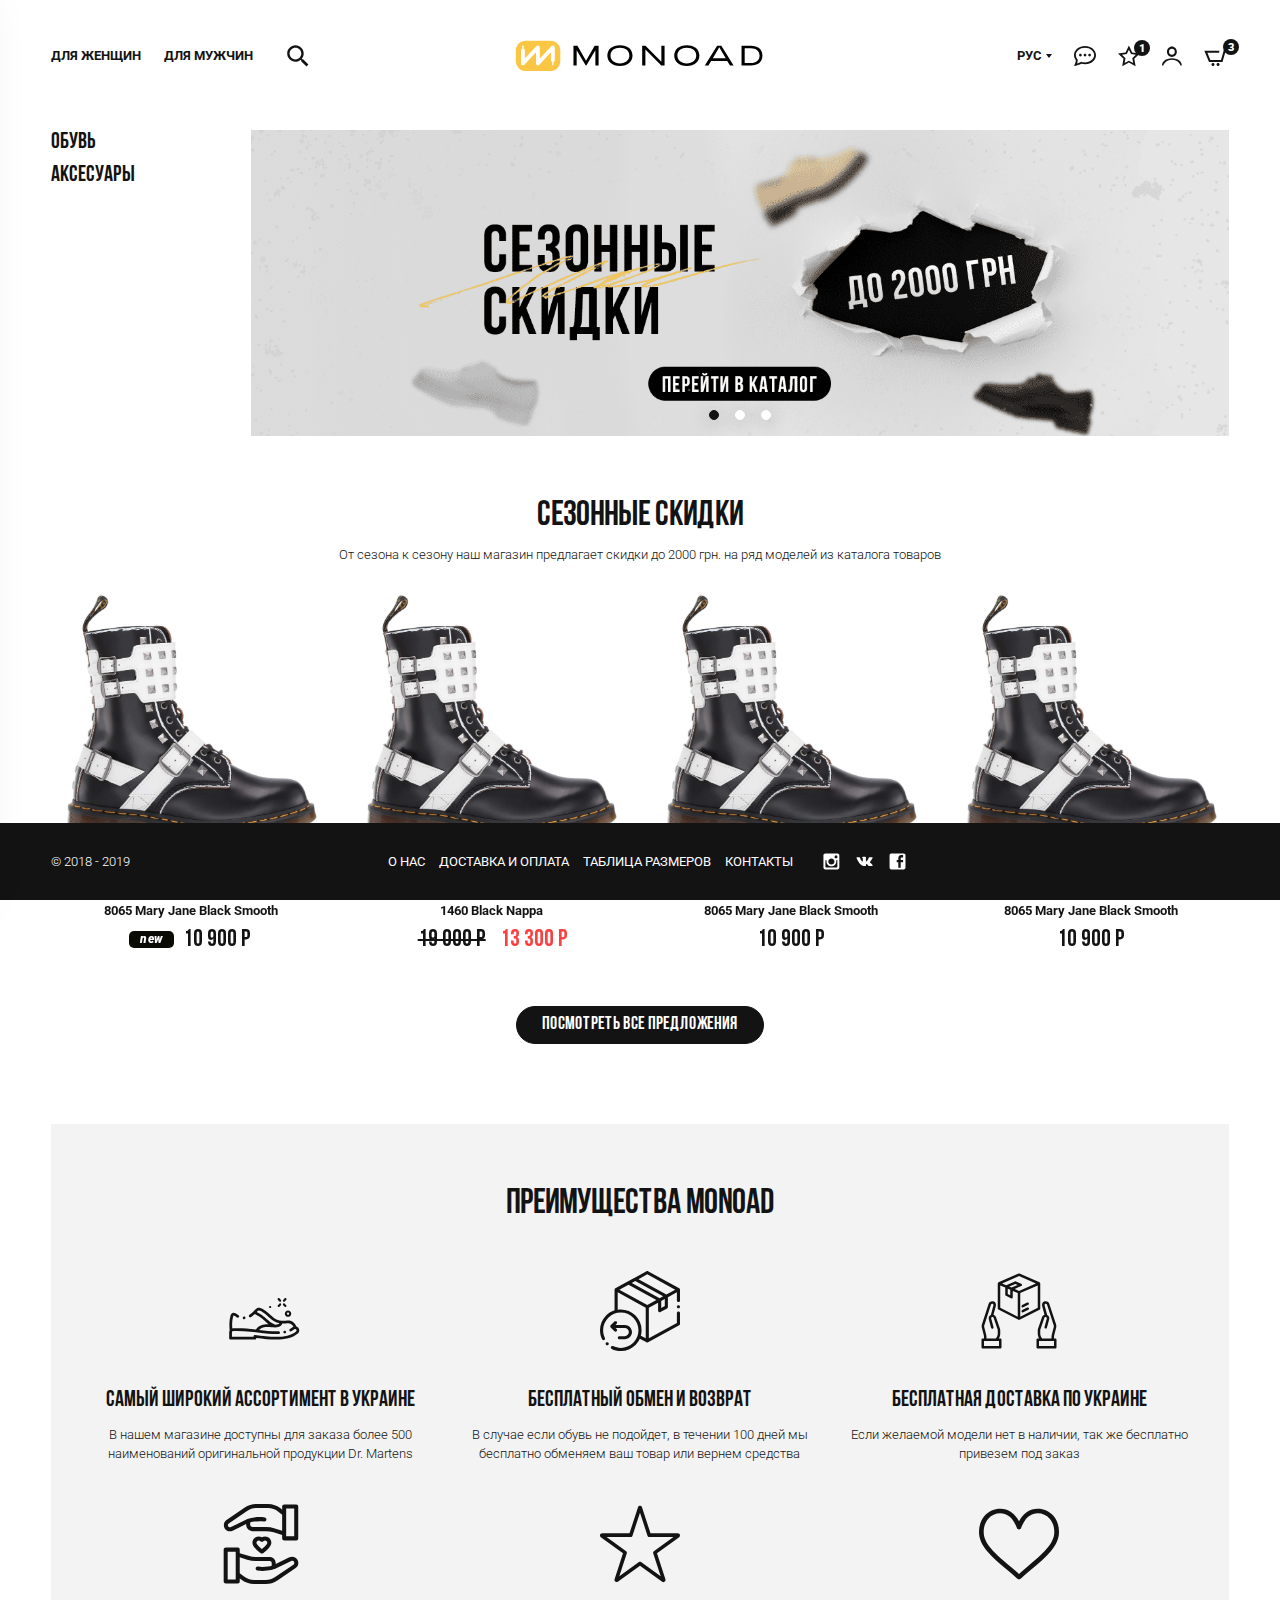
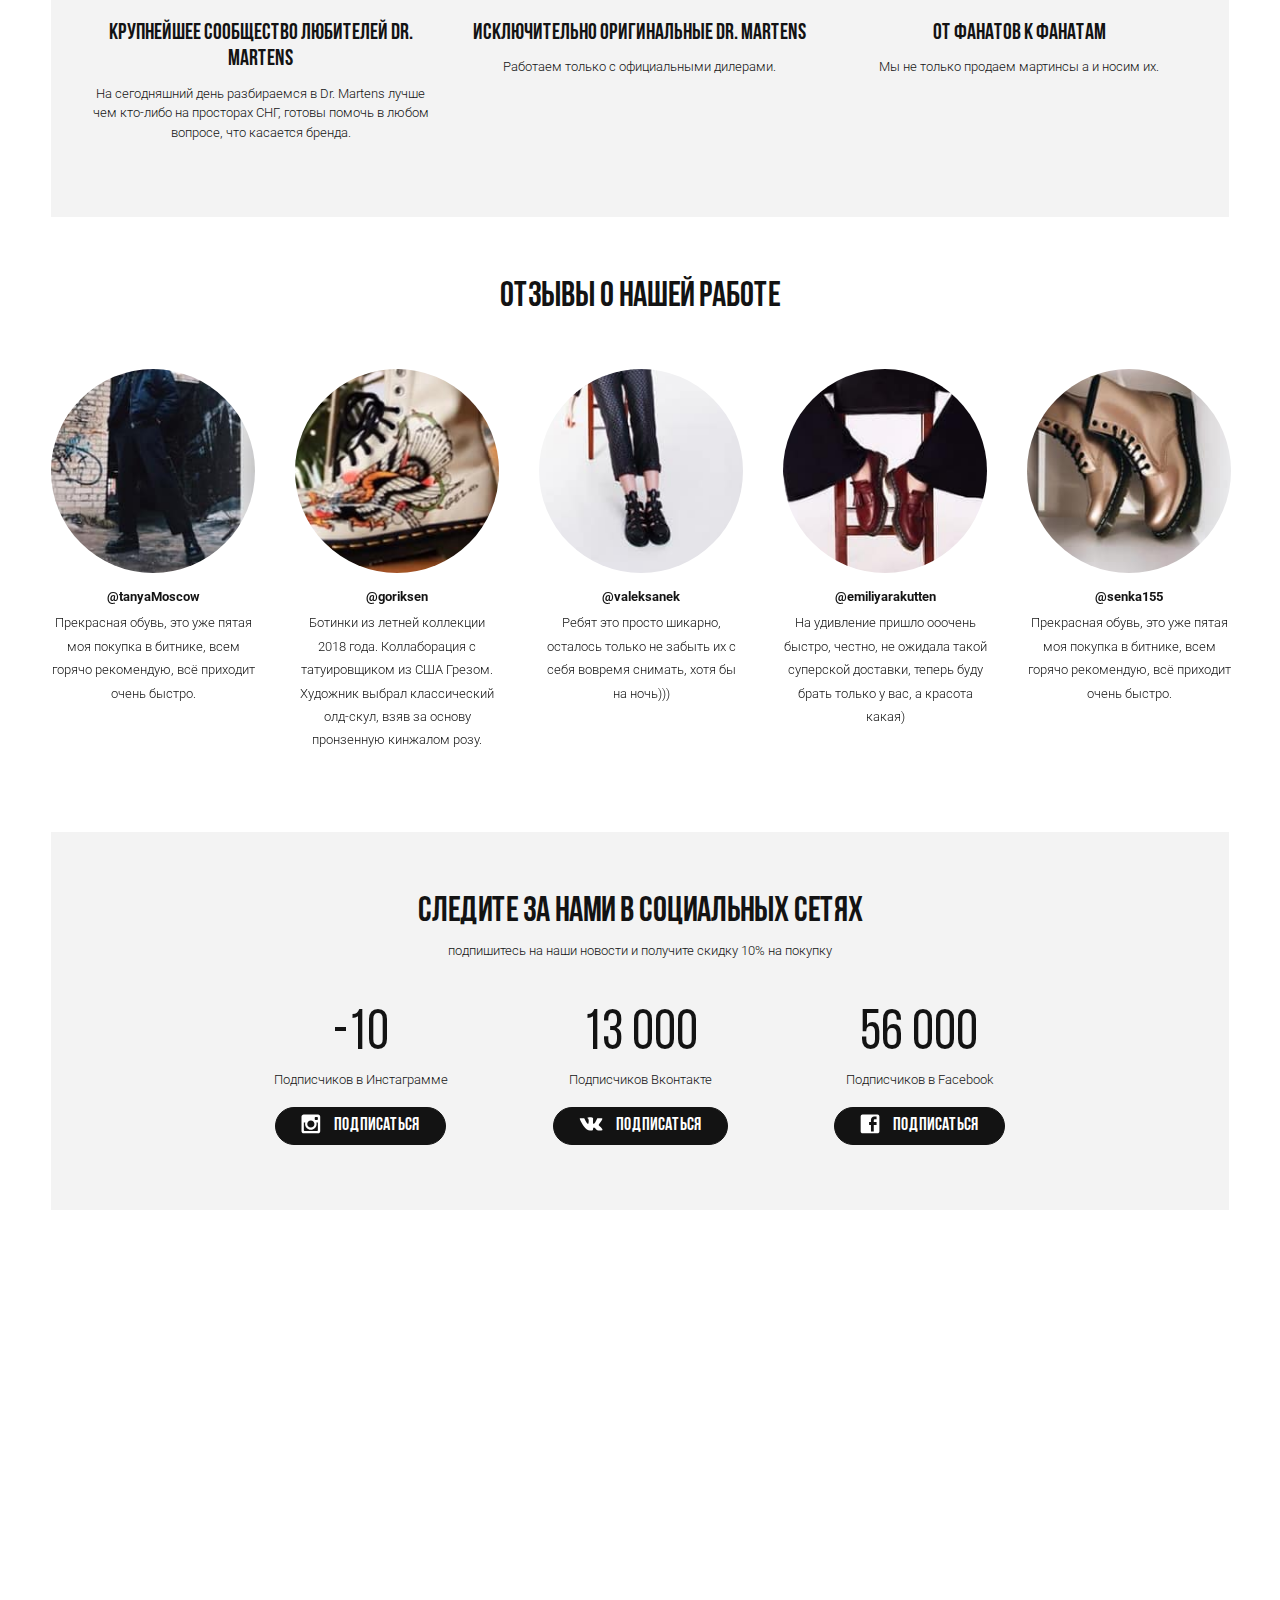
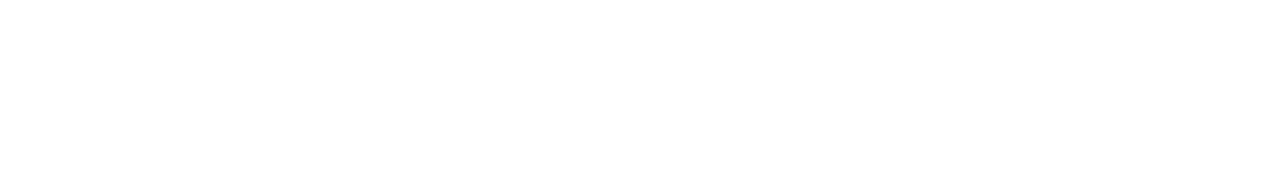
==== commit 4fc03a8e: "Add files via upload" ====
--- a/index.html
+++ b/index.html
@@ -137,6 +137,7 @@
 					</div>
 				</div>
 			</div>
+			<!-- BEGIN SORT -->
 			<div class="header-sort">
 				<div class="row align-items-center ">
 					<div class="col-sm-5 col-7">
@@ -153,43 +154,44 @@
 					</div>
 				</div>
 			</div>
+			<!-- SORT EOF -->
 		</div>
 	</header>
 	
+	<!-- BEGIN NAVBAR FOR MOBILE -->
 	<nav class="navbar">
 		<div class="navbar__overlay"></div>
 		
 		<div class="navbar__container">
 			<a href="#" class="navbar__close"><svg class="icon icon-burger"><use xlink:href="#icon-burger"></use></svg></a>
-			<ul class="navbar-menu">
-				<li class="navbar-menu__item">
-					<a href="#" class="navbar-menu__link">Для женщин</a>
-				</li>
-				<li class="navbar-menu__item">
-					<a href="#" class="navbar-menu__link">Для мужчин</a>
-				</li>
 	
-			</ul>
+			<div class="sidebar-item">
+				<div class="h3"><a href="#">Для женщин</a></div>
+				<div class="h3"><a href="#">Для мужчин</a></div>
+			</div>
 	
-			<ul class="navbar-menu">
-				<li class="navbar-menu__item">
-					<a href="#" class="navbar-menu__link">МОЙ ПРОФИЛЬ</a>
-				</li>
-			</ul>
+			<div class="sidebar-item">
+				<div class="h3"><a href="#">МОЙ ПРОФИЛЬ</a></div>
+			</div>
 		</div>
 	</nav>
+	<!-- NAVBAR FOR MOBILE EOF -->
 	<!-- HEADER EOF   -->
 
-	<!-- BEGIN CONTENT -->
+	<!-- BEGIN MAIN -->
 	<main class="main" id="main">
 		<div class="container-fluid">
 			<div class="wrap">
+				<!-- BEGIN SIDEBAR -->
 				<aside class="sidebar">
-					<div class="sidebar__item">
+					<div class="sidebar-item">
 						<div class="h4"><a href="#">ОБУВЬ</a></div>
 						<div class="h4"><a href="#">АКСЕСУАРЫ</a></div>
 					</div>
 				</aside>
+				<!-- SIDEBAR EOF-->
+				
+				<!-- BEGIN CONTENT -->
 				<div class="content">
 					<div class="banner-slider">
 						<div>
@@ -221,7 +223,10 @@
 						</div>
 					</div>
 				</div>
-			</div>
+				<!-- CONTENT EOF -->
+			</div>
+
+			<!-- BEGIN SEASONAL DISCOUNTS -->
 			<section class="section">
 				<div class="section-header">
 					<h2>Сезонные скидки</h2>
@@ -312,6 +317,9 @@
 					</div>
 				</div>
 			</section>
+			<!-- SEASONAL DISCOUNTS EOF -->
+
+			<!-- BEGIN ADVANTAGES -->
 			<section class="section section--default">
 				<div class="section-header">
 					<h2>Преимущества Monoad</h2>
@@ -348,9 +356,10 @@
 						<p>Мы не только продаем мартинсы а и носим их.</p>
 					</div>
 				</div>
-
 			</section>
-
+			<!-- ADVANTAGES EOF -->
+
+			<!-- BEGIN REVIEWS -->
 			<section class="section ">
 				<div class="section-header">
 					<h2>Отзывы о нашей работе</h2>
@@ -393,7 +402,9 @@
 					</div>
 				</div>
 			</section>
-
+			<!-- REVIEWS EOF -->
+
+			<!-- BEGIN SOCIAL -->
 			<section class="section section--default">
 				<div class="section-header">
 					<h2>Следите за нами в социальных сетях</h2>
@@ -416,15 +427,15 @@
 						<a href="#" class="btn btn--dark"><svg class="icon icon-facebook btn-icon-left"><use xlink:href="#icon-facebook"></use></svg> Подписаться</a>
 					</div>
 				</div>
-
 			</section>
+			<!-- SOCIAL EOF -->
 
 		</div>
 	</main>
-	<!-- CONTENT EOF   -->
-	
+	<!-- MAIN EOF   -->
 	
 	<!-- BEGIN FOOTER -->
+	<!-- BEGIN FOOTER STICKY -->
 	<footer class="footer footer--sticky" id="main-footer">
 		<div class="container-fluid">
 			<div class="row align-items-center">
@@ -449,7 +460,9 @@
 			</div>
 		</div>
 	</footer>
+	<!-- FOOTER STICKY EOF -->
 	
+	<!-- BEGIN FOOTER STATIC -->
 	<footer class="footer" id="site-footer">
 		<div class="container-fluid">
 			<div class="footer-top hidden-md">
@@ -535,11 +548,11 @@
 			</div>
 		</div>
 	</footer>
+	<!-- FOOTER STATIC EOF -->
 	<!-- FOOTER EOF   -->
 
 </div>
 <!-- BODY EOF   -->
-
 
 <div class="icon-load">
 	<div class="ball a"></div>
--- a/css/style.css
+++ b/css/style.css
@@ -154,13 +154,13 @@
   font-weight: bold; }
 
 .size-xs {
-  font-size: 1rem !important; }
+  font-size: 1.1rem !important; }
 
 .size-sm {
   font-size: 1.2rem !important; }
 
 .size-md {
-  font-size: 1.4rem !important; }
+  font-size: 1.3rem !important; }
 
 .size-lg {
   font-size: 1.5rem !important; }
@@ -248,7 +248,8 @@
 
 h2, .h2 {
   font-size: 3.5rem;
-  line-height: 1.2; }
+  line-height: 1.2;
+  margin-bottom: 2rem; }
 
 h3, .h3 {
   font-size: 2.5rem;
@@ -262,11 +263,13 @@
 
 h5, .h5 {
   font-size: 2rem;
-  line-height: 1.3; }
+  line-height: 1.3;
+  margin-bottom: 1rem; }
 
 h6, .h6 {
   font-size: 1.4rem;
-  line-height: 1.3; }
+  line-height: 1.3;
+  margin-bottom: 1rem; }
 
 p {
   margin-bottom: 1rem; }
@@ -412,23 +415,12 @@
      @mixin ===================== */
 .btn, a.btn {
   position: relative;
-  display: -webkit-inline-box;
-  display: -webkit-inline-flex;
-  display: -ms-inline-flexbox;
-  display: inline-flex;
-  -webkit-box-align: center;
-  -webkit-align-items: center;
-  -ms-flex-align: center;
-  align-items: center;
-  -webkit-box-pack: center;
-  -webkit-justify-content: center;
-  -ms-flex-pack: center;
-  justify-content: center;
+  display: inline-block;
   vertical-align: middle;
   height: 3.8rem;
-  padding: .1rem 2.5rem 0;
+  padding: 0 2.5rem;
   color: #131313;
-  font: 700 1.8rem 'Bebas Neue', Arial, sans-serif;
+  font: 700 1.8rem/3.7rem 'Bebas Neue', Arial, sans-serif;
   text-align: center;
   text-decoration: none;
   border: .1rem solid;
@@ -444,10 +436,7 @@
     color: #333;
     text-decoration: none; }
   .btn--block, a.btn--block {
-    display: -webkit-box;
-    display: -webkit-flex;
-    display: -ms-flexbox;
-    display: flex;
+    display: block;
     width: 100%; }
   .btn--dark, a.btn--dark {
     background: #131313;
@@ -458,7 +447,9 @@
       color: #fff; }
   .btn-icon-left, a.btn-icon-left {
     margin-right: 1rem;
-    font-size: 2rem; }
+    font-size: 2rem;
+    top: .1rem;
+    vertical-align: middle; }
     .btn-icon-left.icon-vk, a.btn-icon-left.icon-vk {
       font-size: 2.4rem; }
 
@@ -554,7 +545,7 @@
   font-size: 1.4rem;
   font-weight: 400;
   line-height: 1.4;
-  margin: .5rem .5rem .5rem 0;
+  margin: .6rem 2rem .6rem 0;
   font-weight: 400;
   position: relative;
   padding-left: 2.6rem; }
@@ -565,13 +556,13 @@
     width: 1.8rem;
     height: 1.8rem;
     display: block;
-    top: .1rem;
+    top: 0rem;
     left: 0;
-    background: #eee;
+    background: #dae0e5;
     -webkit-transition: all 0.2s linear;
     transition: all 0.2s linear; }
   .checkbox__text, .radio__text {
-    padding-left: .8rem;
+    padding-left: .5rem;
     min-height: 1.8rem;
     -webkit-box-flex: 1;
     -webkit-flex: 1;
@@ -591,8 +582,8 @@
   top: .4rem;
   height: .7rem;
   width: .9rem;
-  border-left: .2rem solid #ce95d6;
-  border-bottom: .2rem solid #ce95d6;
+  border-left: 0.2rem solid #131313;
+  border-bottom: 0.2rem solid #131313;
   -webkit-transform: rotate(-45deg);
   -ms-transform: rotate(-45deg);
   transform: rotate(-45deg); }
@@ -610,7 +601,7 @@
   height: .8rem;
   width: .8rem;
   border-radius: 50%;
-  background: #ce95d6; }
+  background: #131313; }
 
 .radio__figure {
   border-radius: 50%; }
@@ -618,6 +609,9 @@
 .check-button {
   font-weight: 300;
   margin: 0;
+  display: inline-block;
+  vertical-align: middle;
+  margin-right: 2rem;
   cursor: pointer; }
   .check-button input {
     display: none; }
@@ -633,6 +627,7 @@
     cursor: pointer;
     width: 2.7rem;
     height: 1.5rem;
+    margin-right: .5rem;
     border-radius: 0.8rem;
     background-color: #888;
     -webkit-transition: all 0.2s linear;
@@ -1052,6 +1047,8 @@
     .social__link .icon {
       font-size: 1.7rem;
       color: #131313; }
+  .social--light .social__title {
+    color: #fff; }
   .social--light .social__link:hover .icon {
     color: #aaa; }
   .social--light .social__link .icon {
@@ -1105,19 +1102,6 @@
     max-width: 26rem;
     padding: 9rem 3rem 3rem;
     box-shadow: 0 0 5rem rgba(0, 0, 0, 0.12); }
-  .navbar-menu {
-    list-style: none; }
-    .navbar-menu__item {
-      margin-bottom: .5rem; }
-    .navbar-menu__link {
-      display: block;
-      text-transform: uppercase;
-      font-family: 'Bebas Neue', sans-serif;
-      font-size: 2.5rem;
-      line-height: 1.2;
-      font-weight: 700; }
-    .navbar-menu + .navbar-menu {
-      margin-top: 6rem; }
 
 /* 5. main */
 /* ================================================ */
@@ -1182,6 +1166,8 @@
   .section-header {
     text-align: center;
     margin-bottom: 3rem; }
+    .section-header h2, .section-header .h2 {
+      margin-bottom: .5rem; }
 
 /* SIDEBAR ============== */
 .back-page {
@@ -1202,17 +1188,16 @@
 .sidebar > *:first-child {
   margin-top: 0; }
 
-.sidebar .h4, .sidebar h4 {
-  margin-bottom: .7rem; }
-  .sidebar .h4 a, .sidebar h4 a {
-    display: inline-block;
-    line-height: 1.1;
-    border-bottom: .1rem solid transparent; }
-    .sidebar .h4 a:hover, .sidebar h4 a:hover {
-      border-color: inherit; }
-
-.sidebar__item {
+.sidebar-item {
   margin-bottom: 4.9rem; }
+  .sidebar-item .h4, .sidebar-item h4, .sidebar-item .h3, .sidebar-item h3 {
+    margin-bottom: .7rem; }
+    .sidebar-item .h4 a, .sidebar-item h4 a, .sidebar-item .h3 a, .sidebar-item h3 a {
+      display: inline-block;
+      line-height: 1.1;
+      border-bottom: .1rem solid transparent; }
+      .sidebar-item .h4 a:hover, .sidebar-item h4 a:hover, .sidebar-item .h3 a:hover, .sidebar-item h3 a:hover {
+        border-color: inherit; }
 
 .sidebar-menu {
   list-style: none; }
@@ -1352,7 +1337,7 @@
     position: relative; }
     .step-list__item:before {
       position: absolute;
-      left: -5.6rem;
+      left: -4.7rem;
       width: 2.6rem;
       height: 2.6rem;
       background-color: #131313;
@@ -1828,9 +1813,6 @@
     text-shadow: .1rem 0 0 #131313; }
 
 /* PRODUCT CARD list ========= */
-.products {
-  margin-top: 4.6rem; }
-
 .products-slider {
   margin-left: -1rem;
   margin-right: -1rem; }
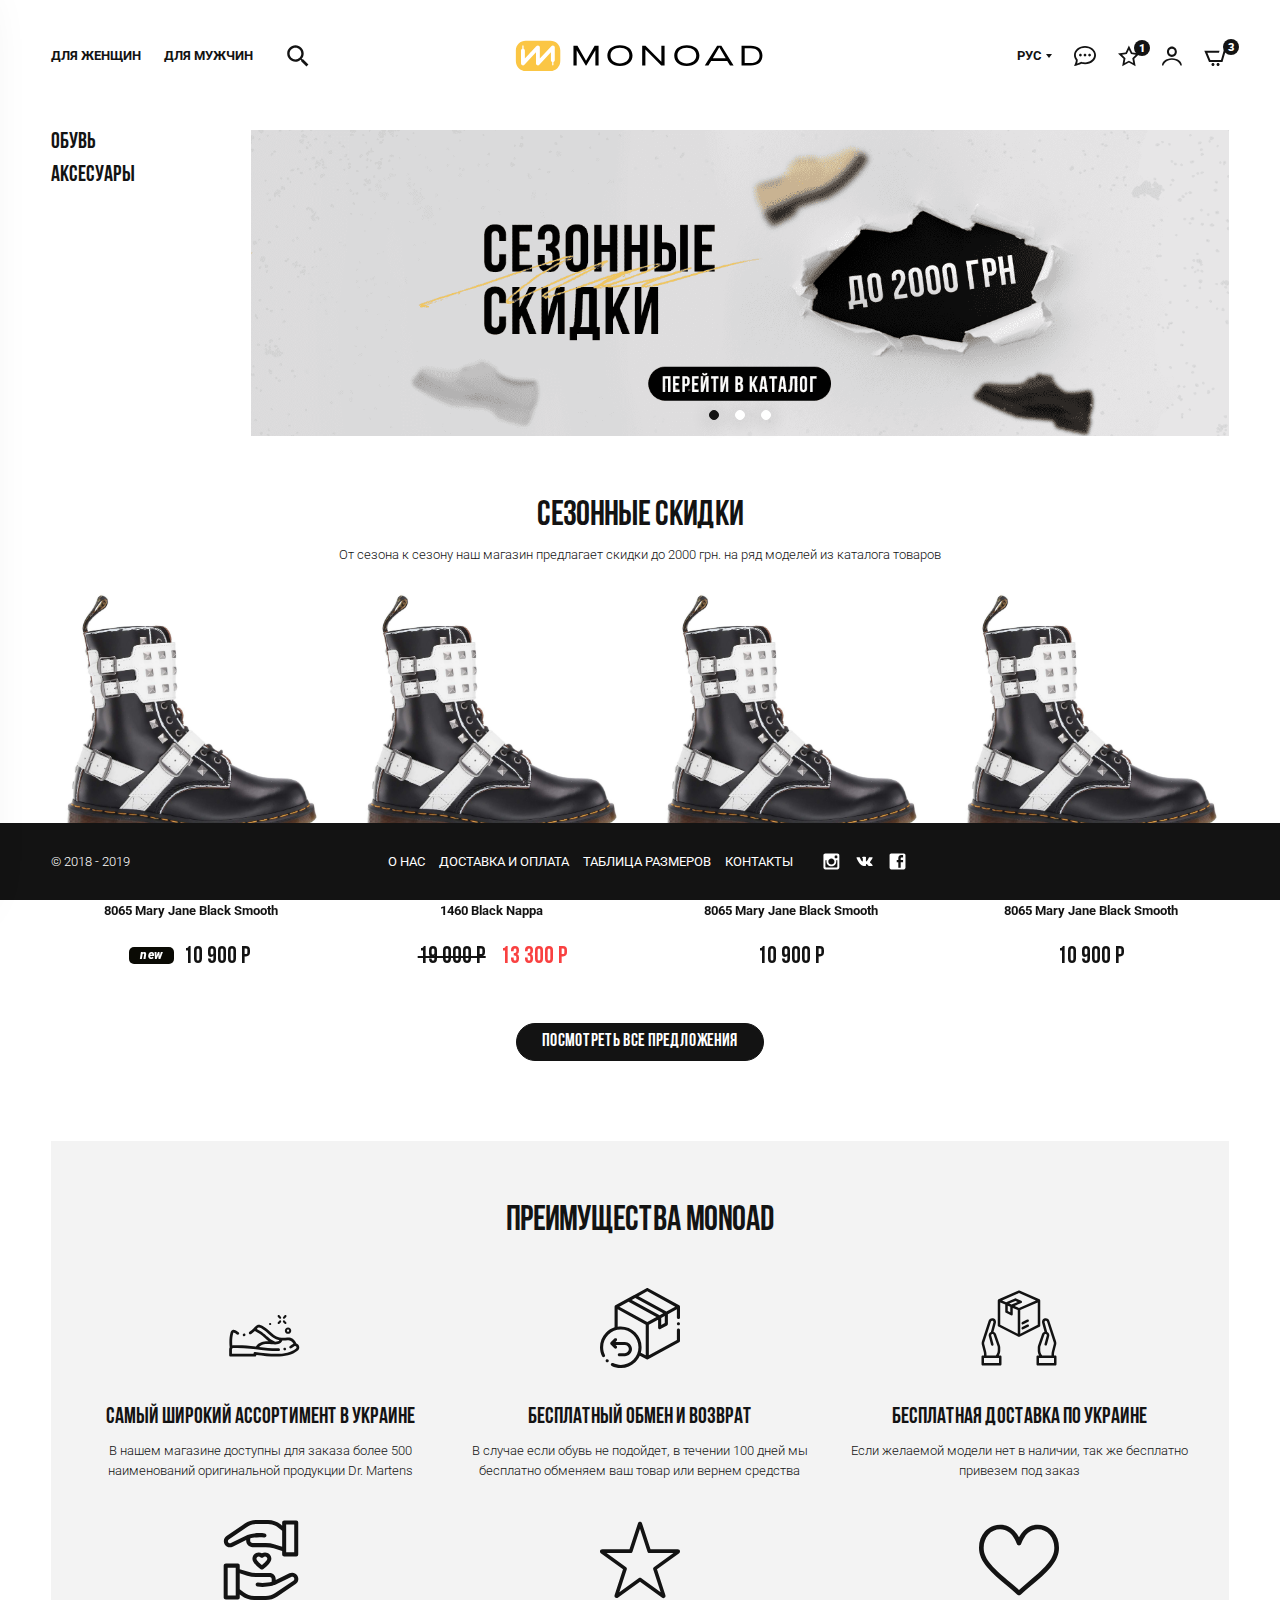
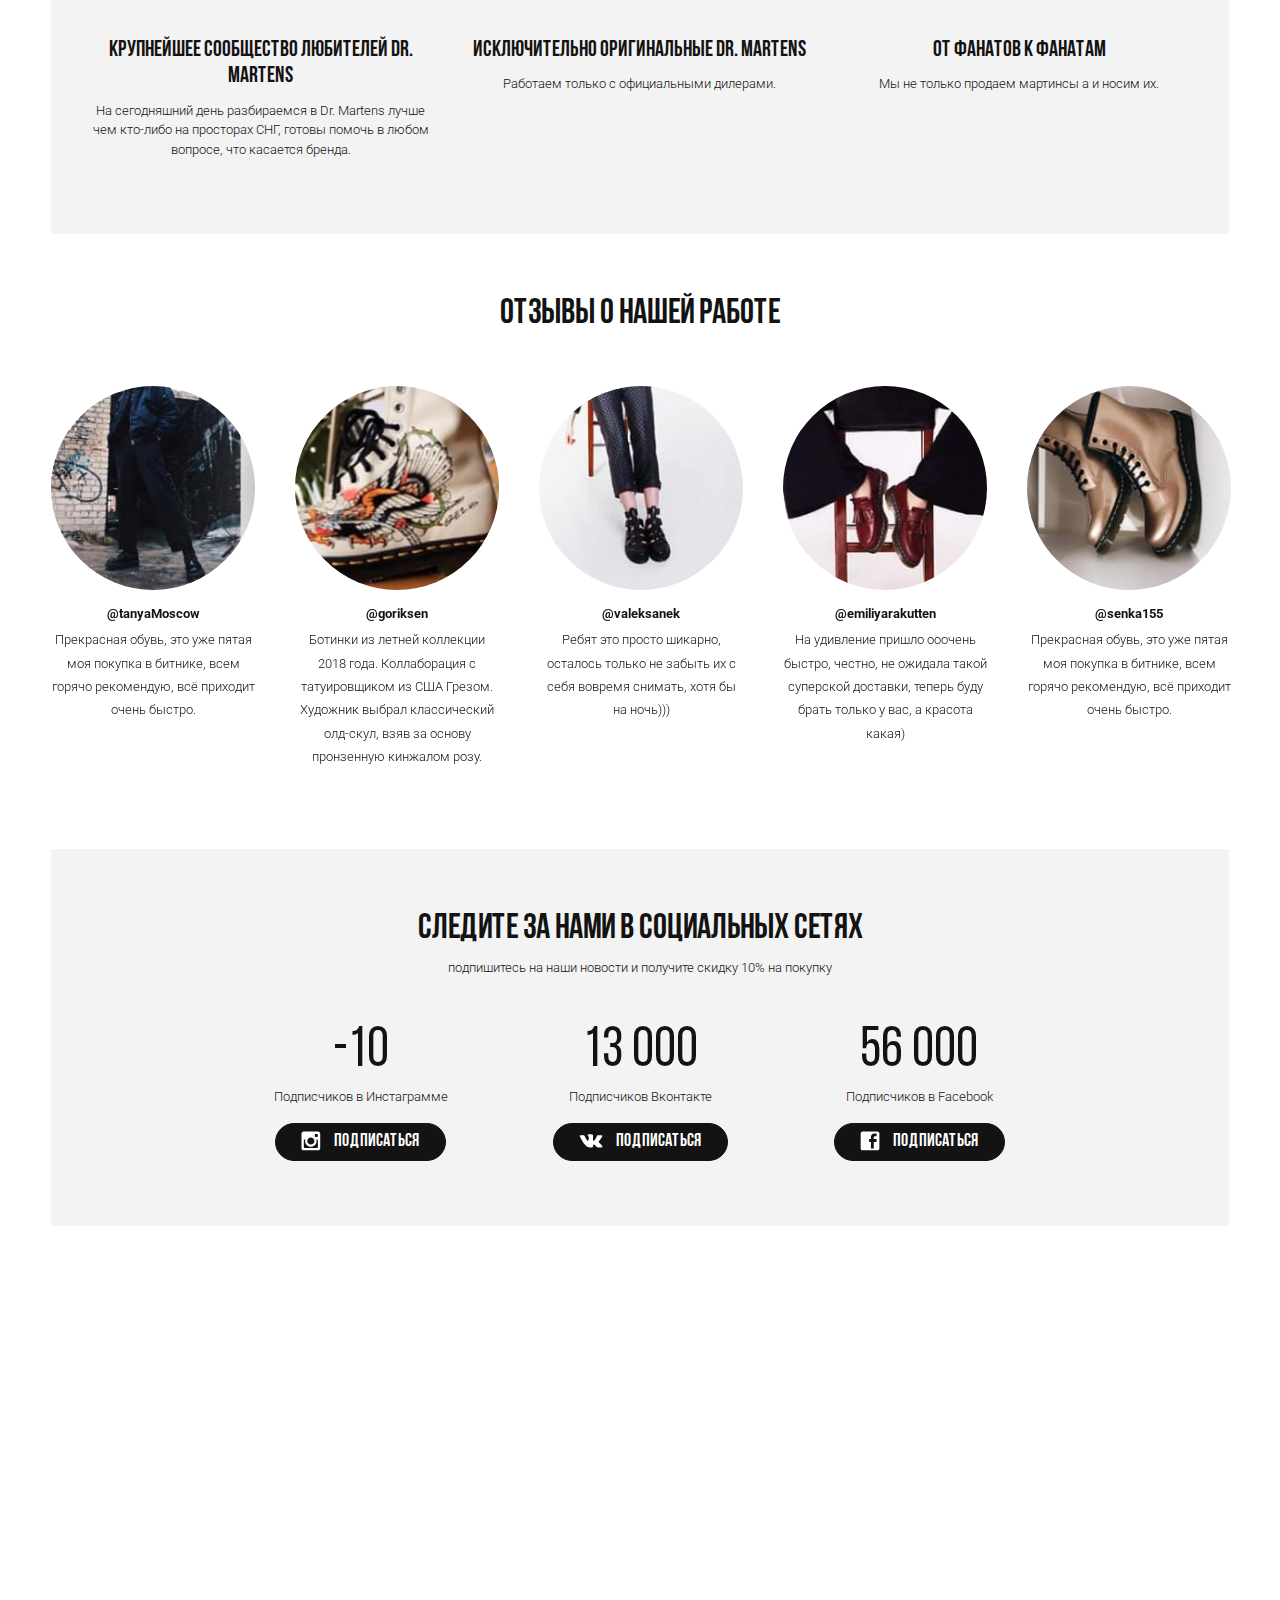
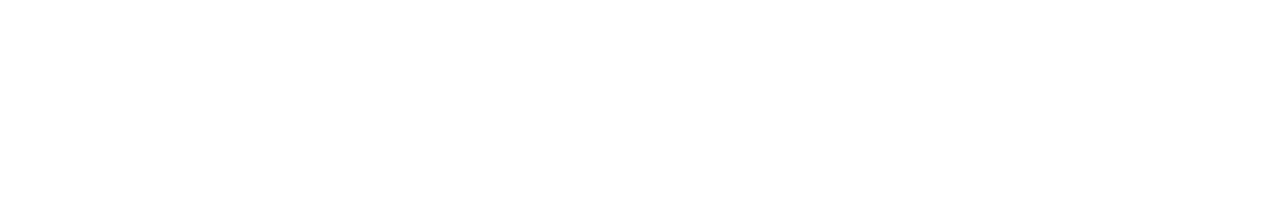
==== commit ca354c1a: "Add files via upload" ====
--- a/index.html
+++ b/index.html
@@ -23,8 +23,8 @@
 	<header class="header">
 		<div class="container-fluid">
 			<div class="header-top">
-				<div class="row align-items-center ">
-					<div class="col-md-4 col-4 order-md-0 order-1">
+				<div class="row align-items-center justify-content-center">
+					<div class="col-md-4 col-4 order-md-0 order-1 header-top__controls">
 						<div class="header-wrap">
 							<ul class="header-nav hidden-md">
 								<li class="header-nav__item">
@@ -60,7 +60,7 @@
 							<a href="#"><img src="img/logo.svg?ver1.0" alt=""></a>
 						</div>
 					</div>
-					<div class="col-md-4 col-8 order-md-0 order-1">
+					<div class="col-md-4 col-8 order-md-0 order-1 header-top__controls">
 						<ul class="header-controls">
 							<li class="header-controls__item">
 								<a data-fancybox data-src="#popup-location" href="javascript:;" class="header-controls__link btn-location">рус</a>
--- a/css/style.css
+++ b/css/style.css
@@ -282,10 +282,6 @@
 img {
   display: block;
   max-width: 100%; }
-
-.show-more {
-  font-weight: 400;
-  border-bottom: .1rem solid; }
 
 /* loader */
 .loaded .main-wrapper {
@@ -698,7 +694,8 @@
   border-radius: 1.9rem;
   overflow: hidden;
   margin-top: .2rem;
-  background: #fff; }
+  background: #fff;
+  text-align: left; }
   .jq-selectbox__dropdown li {
     padding: .5rem 2rem;
     color: #131313;
@@ -813,7 +810,7 @@
     text-align: center;
     color: #fff;
     font-size: 1.4rem;
-    line-height: 2.5rem;
+    line-height: 2.6rem;
     background: #131313;
     font-weight: 700;
     padding: 0 .3rem; }
@@ -1855,22 +1852,31 @@
     line-height: 1.4;
     margin-left: 1.5rem;
     margin-right: 1.5rem;
-    margin-bottom: .5rem; }
+    margin-bottom: .5rem;
+    height: 3.5rem;
+    overflow: hidden;
+    text-overflow: ellipsis;
+    display: -webkit-box;
+    -webkit-line-clamp: 2;
+    -webkit-box-orient: vertical; }
   .product-card__buttons {
     margin-top: .7rem; }
     .product-card__buttons .btn {
-      margin: .5rem;
+      margin: .5rem .3rem;
       min-width: 10.1rem;
       padding-left: 1.8rem;
       padding-right: 1.8rem; }
+    .product-card__buttons.w-same .btn {
+      width: 10.1rem;
+      padding-left: 1rem;
+      padding-right: 1rem; }
   .product-card p {
     line-height: 1.4;
-    margin: .4rem 0; }
-  .product-card .product-tags {
-    -webkit-box-pack: center;
-    -webkit-justify-content: center;
-    -ms-flex-pack: center;
-    justify-content: center; }
+    margin: .4rem 0;
+    overflow: hidden;
+    -ms-text-overflow: ellipsis;
+    text-overflow: ellipsis;
+    white-space: nowrap; }
   .product-card .btn-favorites {
     font-size: 0; }
     .product-card .btn-favorites .icon {
@@ -1889,7 +1895,7 @@
   margin-right: -.4rem; }
   .product-tags .badge-new {
     position: relative;
-    top: -.1rem;
+    top: -.2rem;
     margin: 0 .2rem;
     display: inline-block;
     vertical-align: middle; }
@@ -2339,6 +2345,13 @@
       position: relative; }
       .header-controls__item {
         position: static; }
+    .header-top__controls {
+      -webkit-box-flex: 0 !important;
+      -webkit-flex: none !important;
+      -ms-flex: none !important;
+      flex: none !important;
+      max-width: none !important;
+      width: auto !important; }
   .dropdown-block--md-left {
     left: 0;
     border-radius: 1.5rem; }
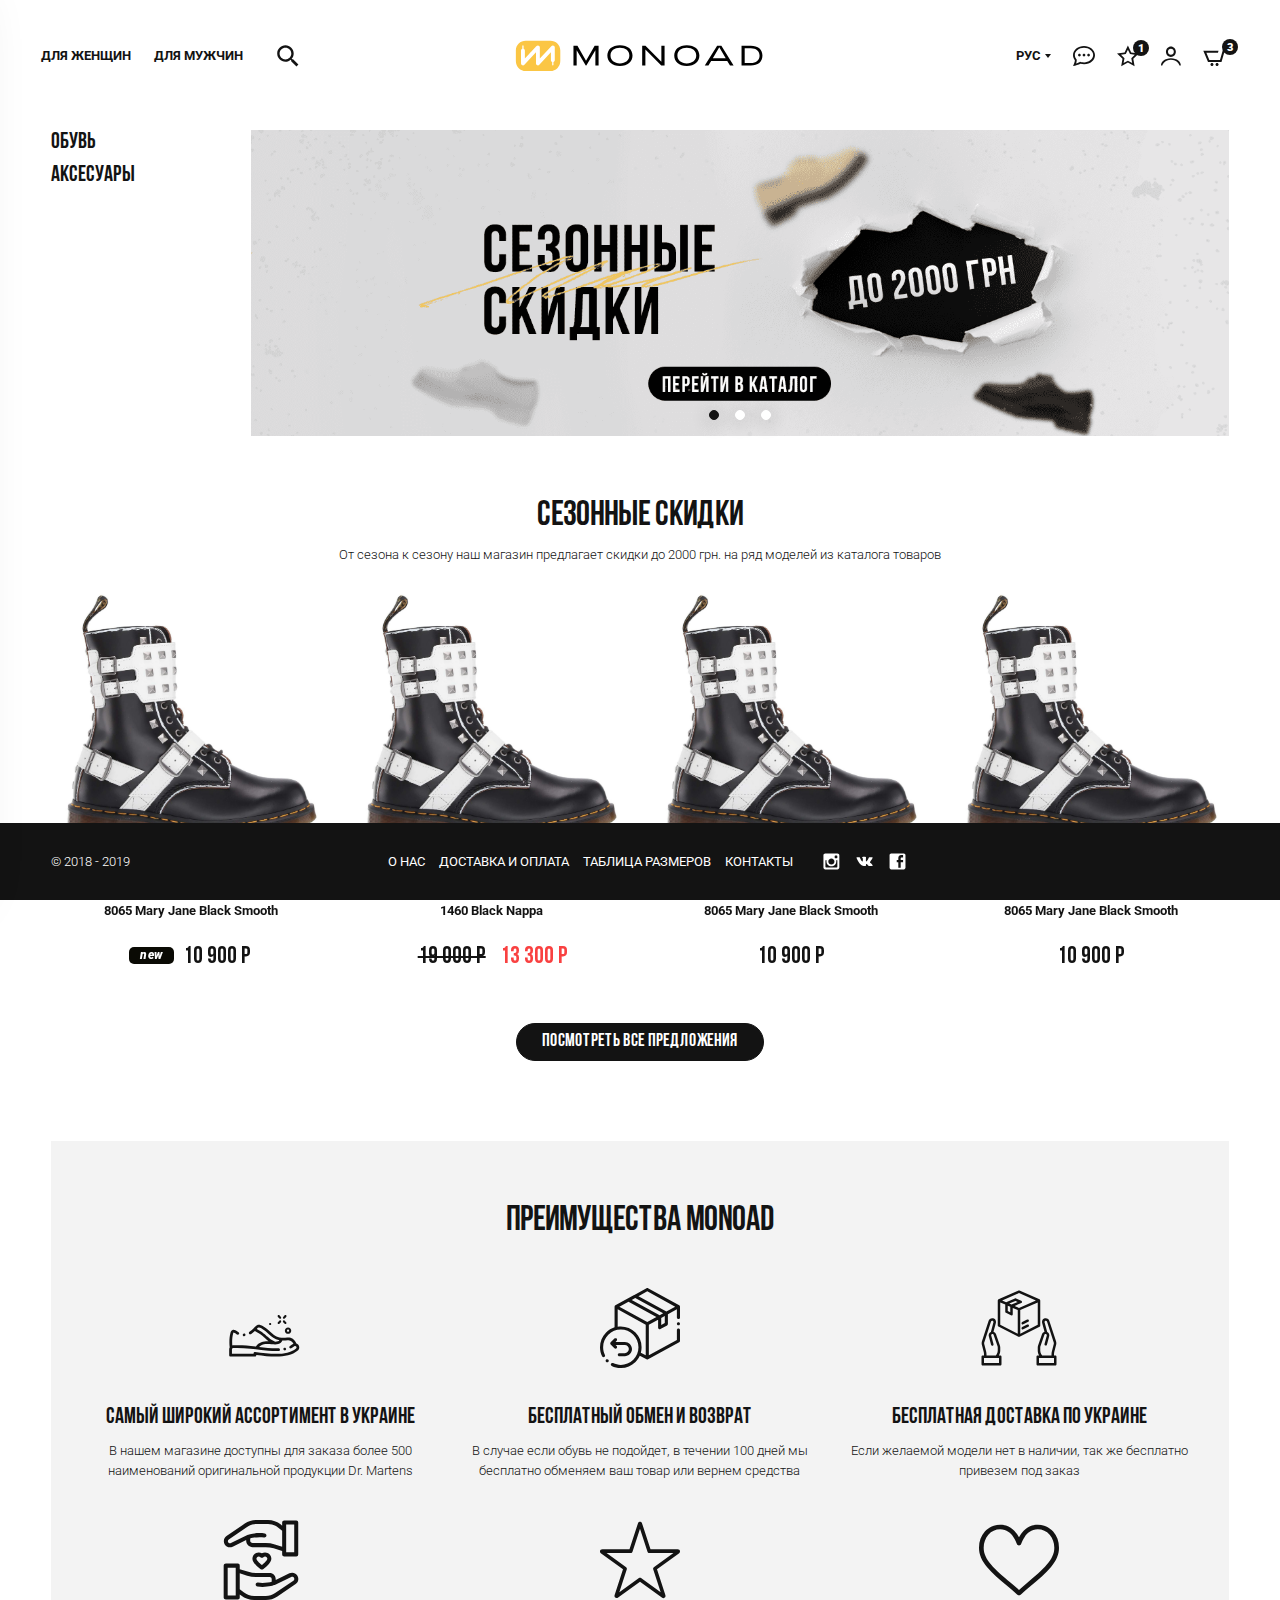
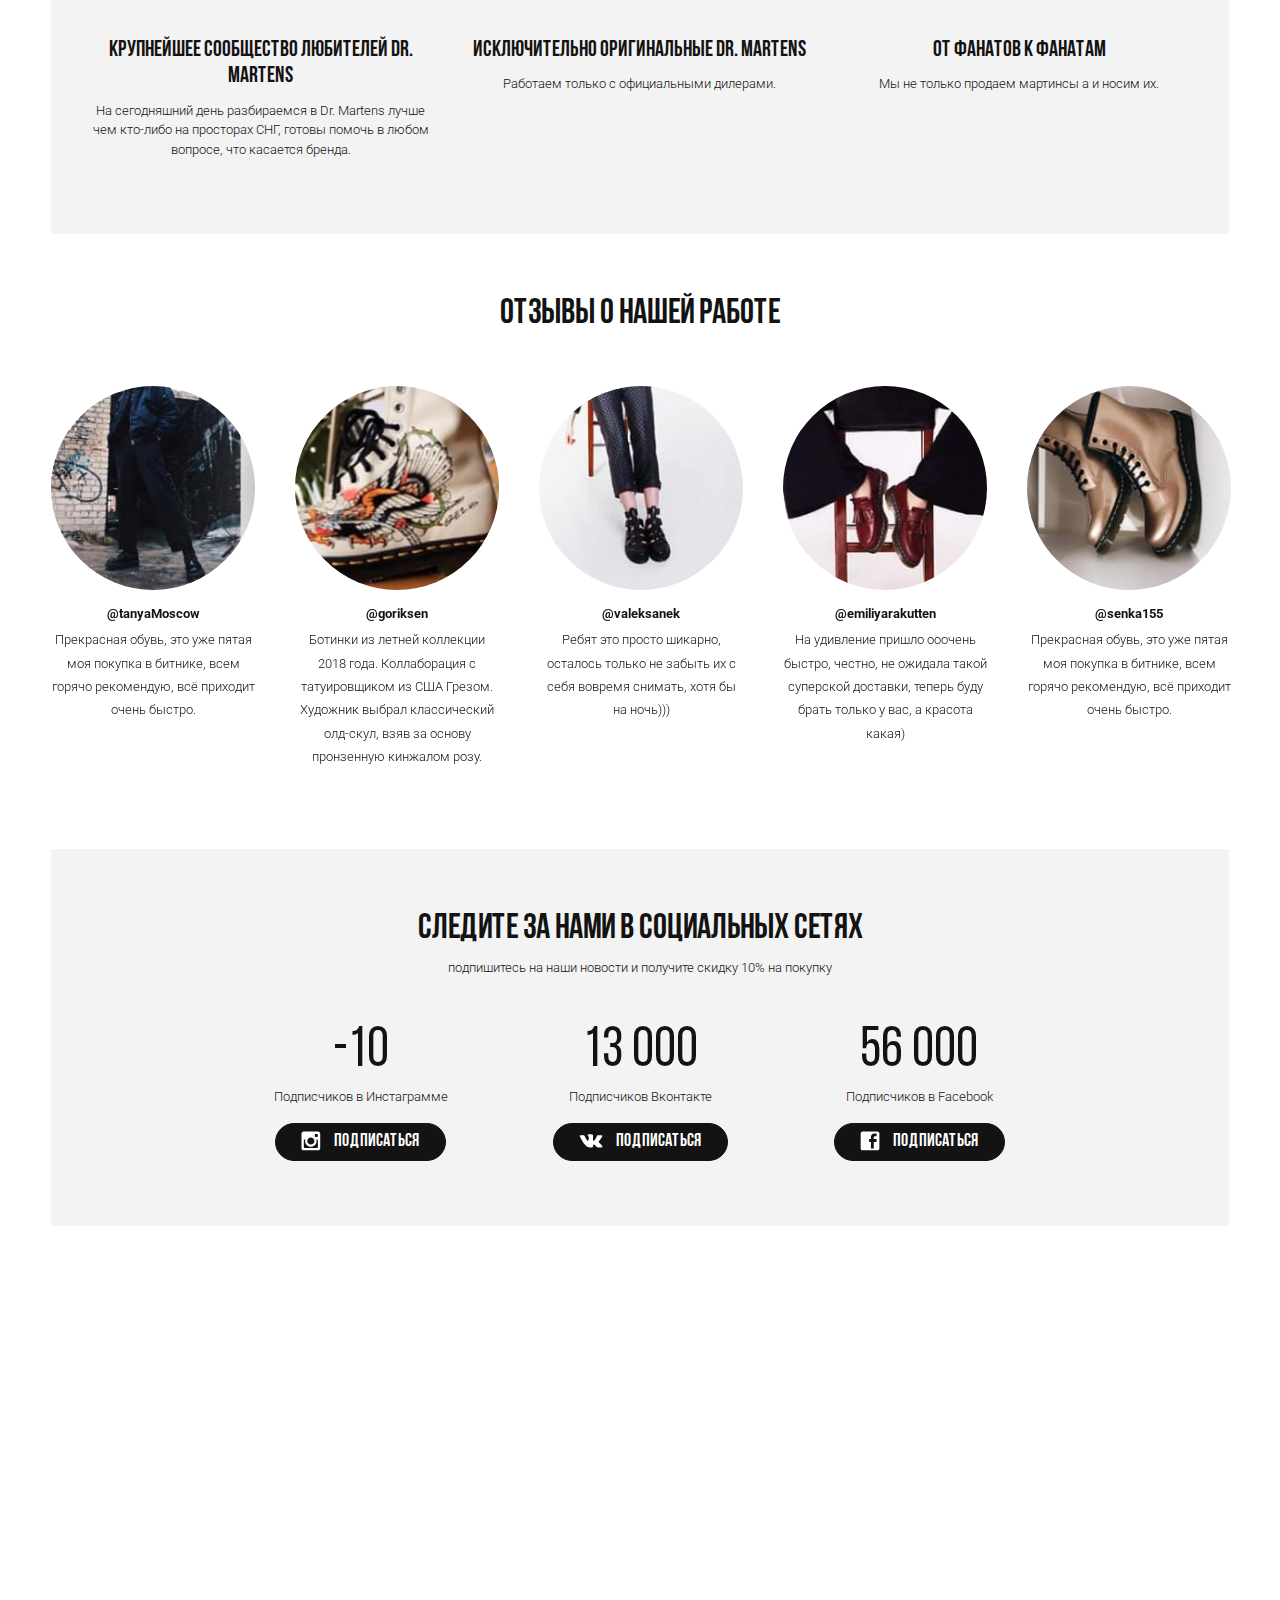
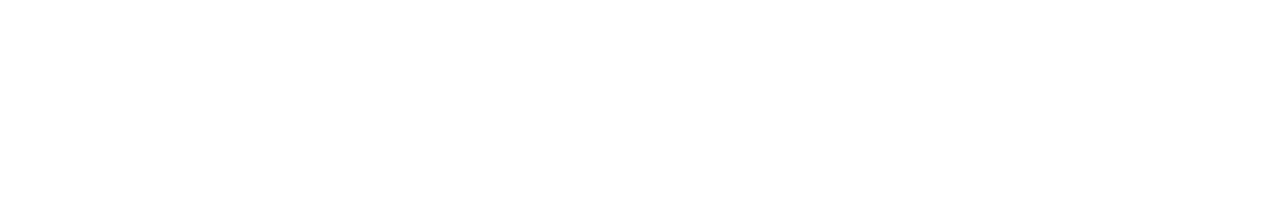
==== commit b5e7ac38: "Add files via upload" ====
--- a/index.html
+++ b/index.html
@@ -139,8 +139,8 @@
 			</div>
 			<!-- BEGIN SORT -->
 			<div class="header-sort">
-				<div class="row align-items-center ">
-					<div class="col-sm-5 col-7">
+				<div class="row align-items-center justify-content-between">
+					<div class="col-sm-4 col-6">
 						<select class="styler styler--default">
 							<option value="">Сортировка...</option>
 							<option value="" selected>Популярные</option>
@@ -149,8 +149,8 @@
 							<option value="">Акционные</option>
 						</select>
 					</div>
-					<div class="col-sm-7 col-5 text-right">
-						<a href="#" class="btn btn--dark btn-toggle-category" >Категории</a>
+					<div class="col-sm-4 col-6 text-right">
+						<a href="#" class="btn btn--dark btn--block btn-toggle-category" >Категории</a>
 					</div>
 				</div>
 			</div>
--- a/css/style.css
+++ b/css/style.css
@@ -803,14 +803,25 @@
     vertical-align: middle;
     margin: .5rem; }
   .paging-list__link {
-    display: block;
-    min-width: 2.6rem;
-    height: 2.6rem;
+    display: -webkit-box;
+    display: -webkit-flex;
+    display: -ms-flexbox;
+    display: flex;
+    -webkit-box-align: center;
+    -webkit-align-items: center;
+    -ms-flex-align: center;
+    align-items: center;
+    -webkit-box-pack: center;
+    -webkit-justify-content: center;
+    -ms-flex-pack: center;
+    justify-content: center;
+    min-width: 2.7rem;
+    height: 2.7rem;
     border-radius: 2.6rem;
     text-align: center;
     color: #fff;
     font-size: 1.4rem;
-    line-height: 2.6rem;
+    line-height: 1.4;
     background: #131313;
     font-weight: 700;
     padding: 0 .3rem; }
@@ -885,6 +896,8 @@
       background: #131313;
       -webkit-transition: inherit;
       transition: inherit; }
+  .header-top__controls {
+    padding: 0 !important; }
   .header-controls {
     -webkit-box-pack: end;
     -webkit-justify-content: flex-end;
@@ -893,10 +906,6 @@
     .header-controls__item {
       padding: 0 1.1rem;
       position: relative; }
-      .header-controls__item:last-child {
-        padding-right: 0; }
-      .header-controls__item:first-child {
-        padding-left: 0; }
     .header-controls__link {
       font-size: 1.3rem;
       text-transform: uppercase;
@@ -965,7 +974,7 @@
   z-index: -1;
   top: 100%;
   margin-top: 1.5rem;
-  right: .5rem;
+  right: 50%;
   background: #fff;
   border-radius: 1.5rem 0 1.5rem 1.5rem;
   box-shadow: 0 0 5rem 0 rgba(0, 0, 0, 0.08);
@@ -2135,7 +2144,7 @@
   .dropdown-block--lg-left {
     border-radius: 0 1.5rem 1.5rem 1.5rem;
     right: auto;
-    left: .5rem; }
+    left: 50%; }
     .dropdown-block--lg-left:after {
       left: 0;
       right: auto;
@@ -2172,7 +2181,7 @@
   .dropdown-block--md-left {
     border-radius: 0 1.5rem 1.5rem 1.5rem;
     right: auto;
-    left: .5rem; }
+    left: 50%; }
     .dropdown-block--md-left:after {
       left: 0;
       right: auto;
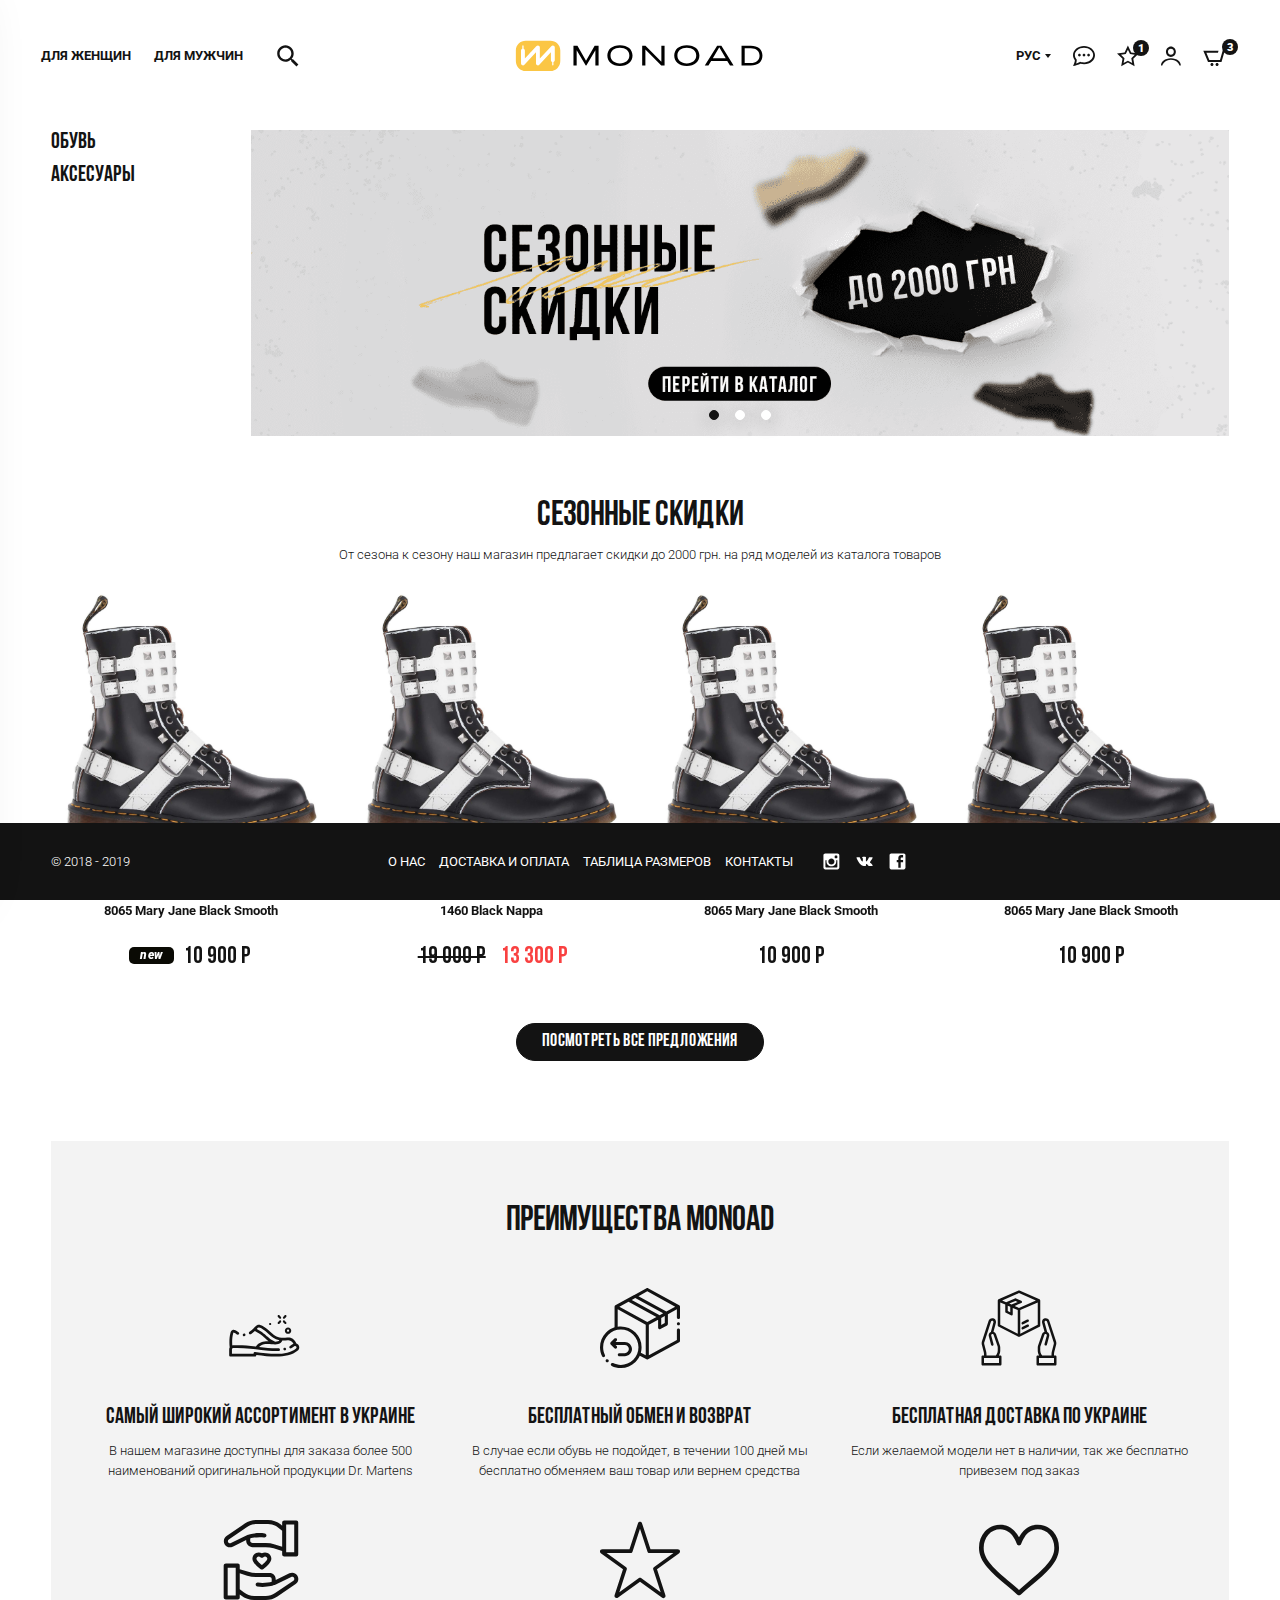
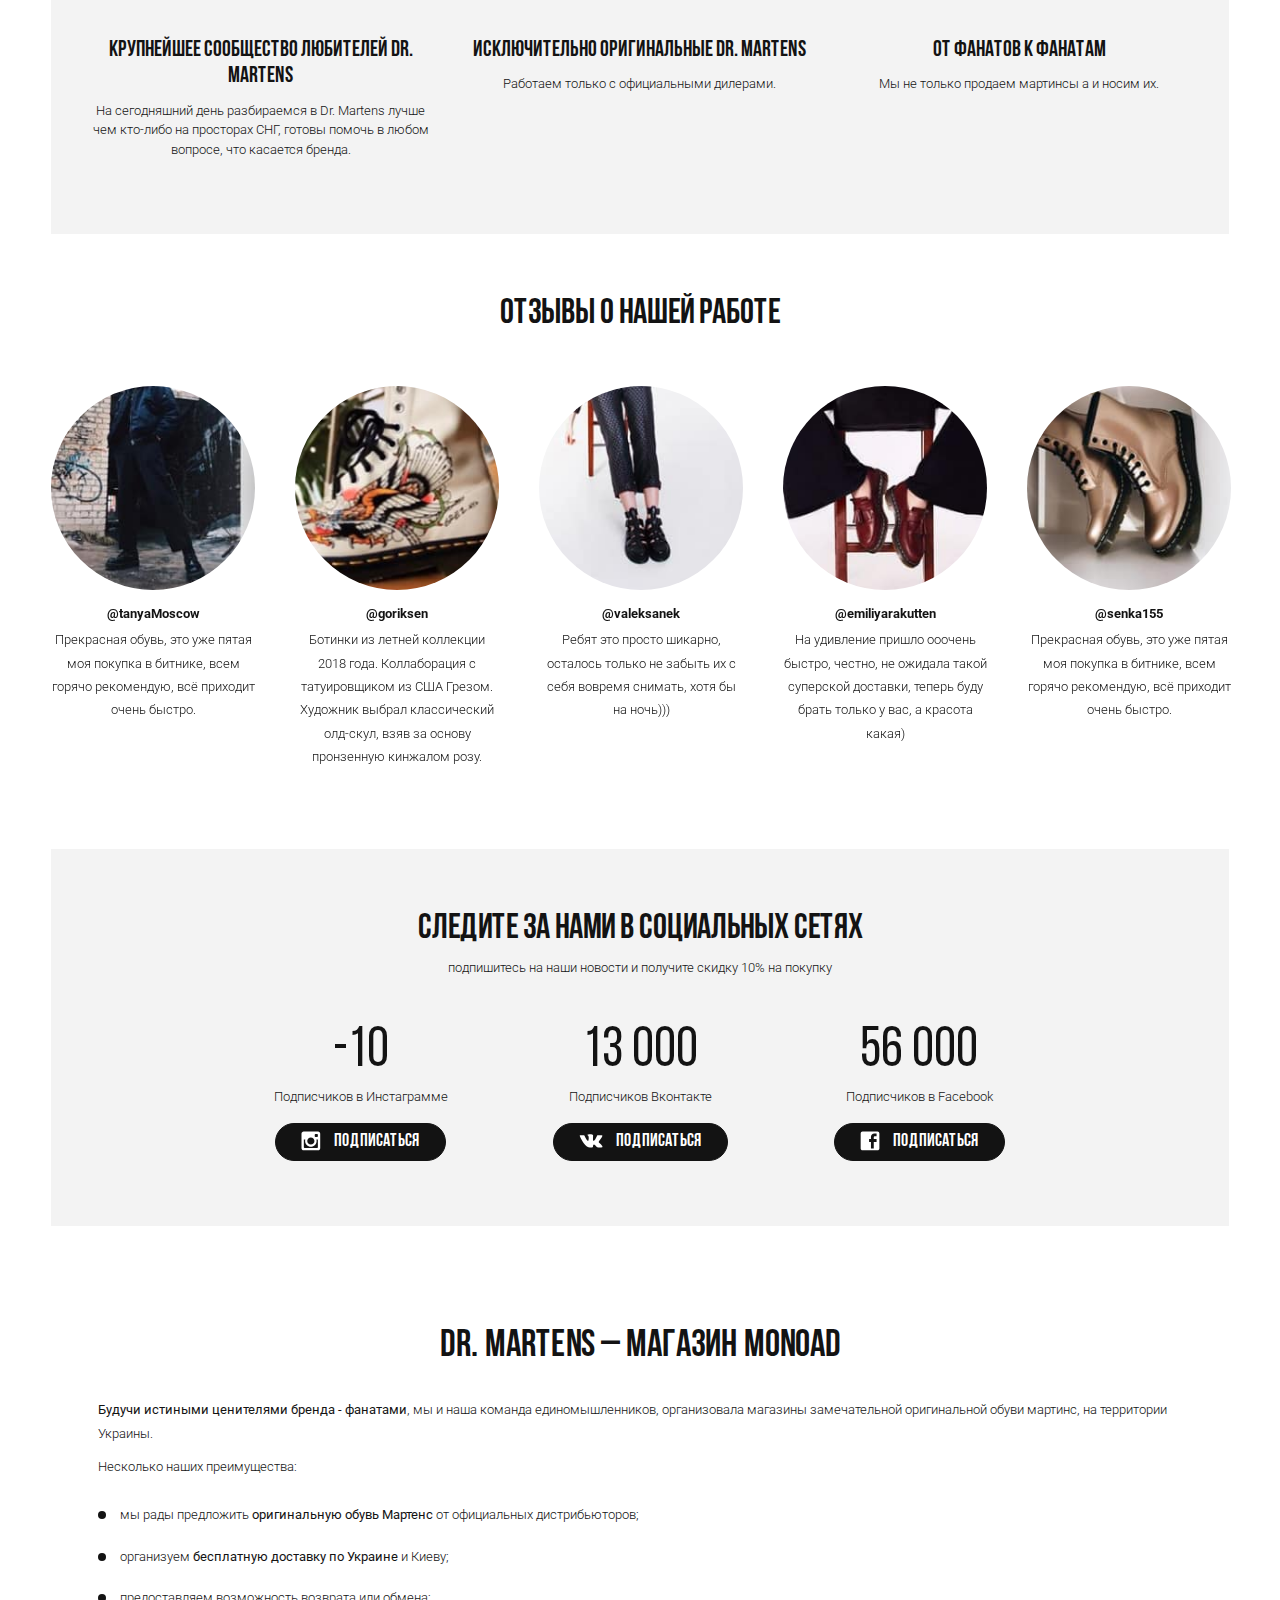
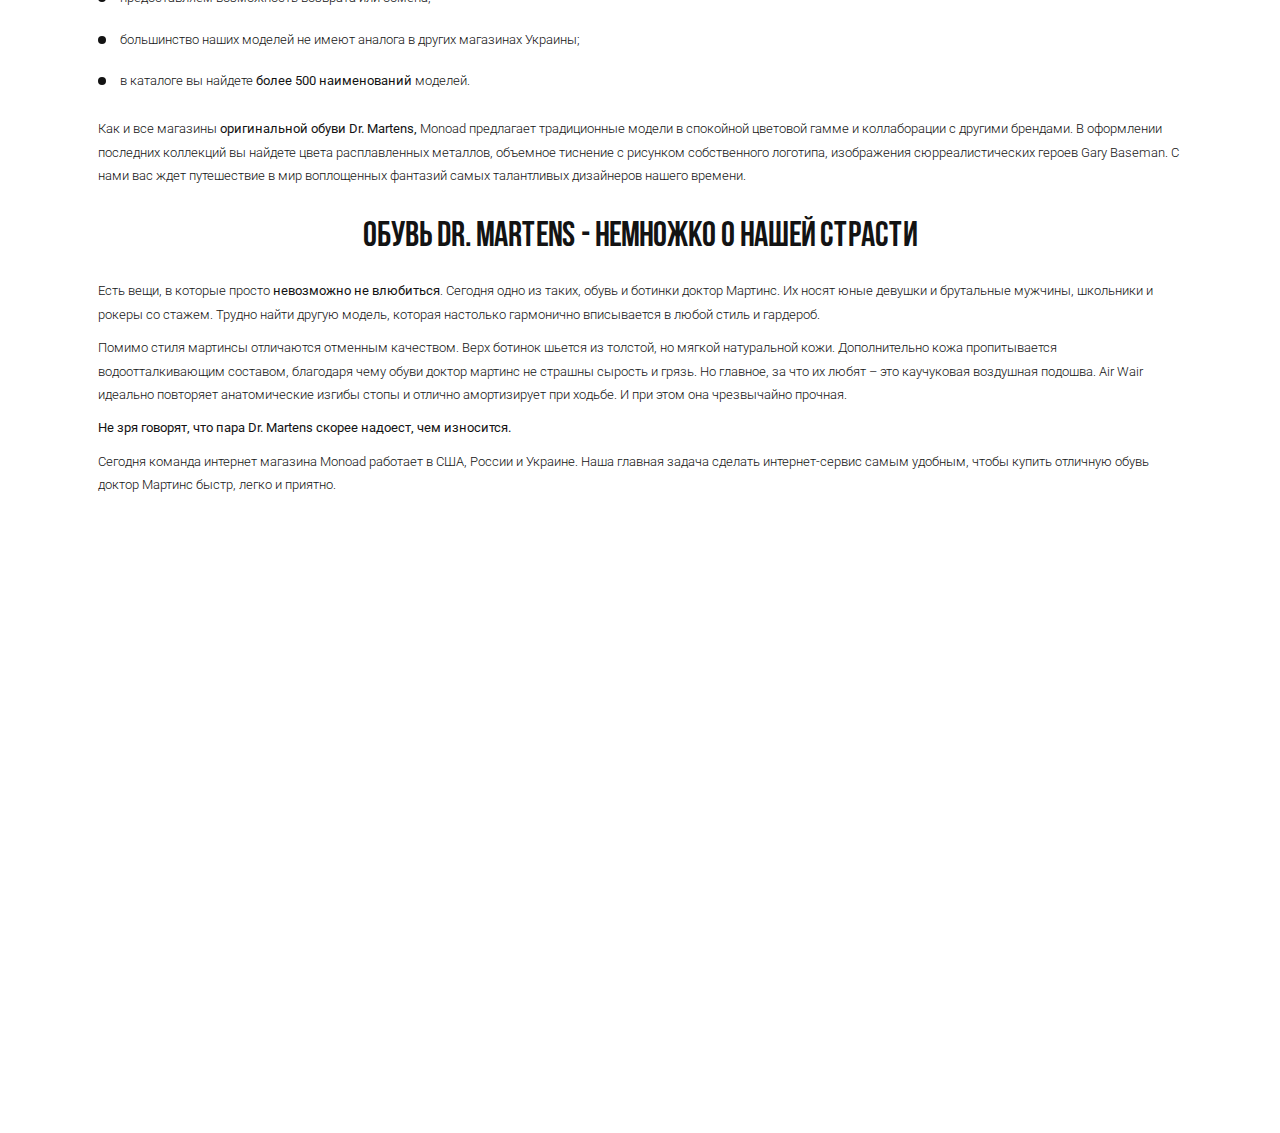
==== commit e3feaee1: "Add files via upload" ====
--- a/index.html
+++ b/index.html
@@ -430,6 +430,36 @@
 			</section>
 			<!-- SOCIAL EOF -->
 
+			<!-- BEGIN REVIEWS -->
+			<section class="section section--seo content-text">
+				<div class="section-header">
+					<h1>Dr. Martens – магазин Monoad</h1>
+				</div>
+
+				<p><strong>Будучи истиными ценителями бренда - фанатами</strong>, мы и наша команда единомышленников, организовала магазины замечательной оригинальной обуви мартинс, на территории Украины.</p>
+
+				<p>Несколько наших преимущества:</p>
+				<ul>
+					<li>мы рады предложить <strong>оригинальную обувь Мартенс</strong> от официальных дистрибьюторов;</li>
+					<li>организуем <strong>бесплатную доставку по Украине</strong> и Киеву;</li>
+					<li>предоставляем возможность возврата или обмена;</li>
+					<li>большинство наших моделей не имеют аналога в других магазинах Украины;</li>
+					<li>в каталоге вы найдете <strong>более 500 наименований</strong> моделей.</li>
+				</ul>
+
+
+				<p>Как и все магазины <strong>оригинальной обуви Dr. Martens,</strong> Monoad предлагает традиционные модели в спокойной цветовой гамме и коллаборации с другими брендами. В оформлении последних коллекций вы найдете цвета расплавленных металлов, объемное тиснение с рисунком собственного логотипа, изображения сюрреалистических героев Gary Baseman. С нами вас ждет путешествие в мир воплощенных фантазий самых талантливых дизайнеров нашего времени.</p>
+				
+				<h2 class="text-center mt30">Обувь Dr. Martens -  немножко о нашей страсти</h2>
+
+				<p>Есть вещи, в которые просто <strong>невозможно не влюбиться</strong>. Сегодня одно из таких, обувь и ботинки доктор Мартинс. Их носят юные девушки и брутальные мужчины, школьники и рокеры со стажем. Трудно найти другую модель, которая настолько гармонично вписывается в любой стиль и гардероб.</p>
+				<p>Помимо стиля мартинсы отличаются отменным качеством. Верх ботинок шьется из толстой, но мягкой натуральной кожи. Дополнительно кожа пропитывается водоотталкивающим составом, благодаря чему обуви доктор мартинс не страшны сырость и грязь. Но главное, за что их любят – это каучуковая воздушная подошва. Air Wair идеально повторяет анатомические изгибы стопы и отлично амортизирует при ходьбе. И при этом она чрезвычайно прочная.</p>
+				<p><strong>Не зря говорят, что пара Dr. Martens скорее надоест, чем износится.</strong></p>
+
+				<p>Сегодня команда интернет магазина Monoad работает в США, России и Украине. Наша главная задача сделать интернет-сервис самым удобным, чтобы купить отличную обувь доктор Мартинс быстр, легко и приятно.</p>
+			</section>
+			<!-- REVIEWS EOF -->
+
 		</div>
 	</main>
 	<!-- MAIN EOF   -->
--- a/css/style.css
+++ b/css/style.css
@@ -1151,6 +1151,9 @@
     flex: 1;
     min-width: 1px; }
 
+.banner-slider img {
+  width: 100%; }
+
 .banner-slider .slick-dots {
   position: absolute;
   left: 0;
@@ -1174,6 +1177,9 @@
     margin-bottom: 3rem; }
     .section-header h2, .section-header .h2 {
       margin-bottom: .5rem; }
+  .section--seo {
+    padding-left: 4%;
+    padding-right: 4%; }
 
 /* SIDEBAR ============== */
 .back-page {
@@ -2265,6 +2271,10 @@
       background: url("../img/more-arrow.svg") no-repeat center;
       width: 6rem;
       height: 0.9rem; }
+    .card-description__more.active:after {
+      -webkit-transform: rotate(-180deg);
+      -ms-transform: rotate(-180deg);
+      transform: rotate(-180deg); }
   .card-descr-wrap {
     display: none; }
   .table-size {
@@ -2377,6 +2387,9 @@
   .main {
     padding-top: 11rem;
     padding-bottom: 3rem; }
+  .section--seo {
+    padding-left: 0;
+    padding-right: 0; }
   .wrap {
     display: block; }
     .wrap .sidebar {
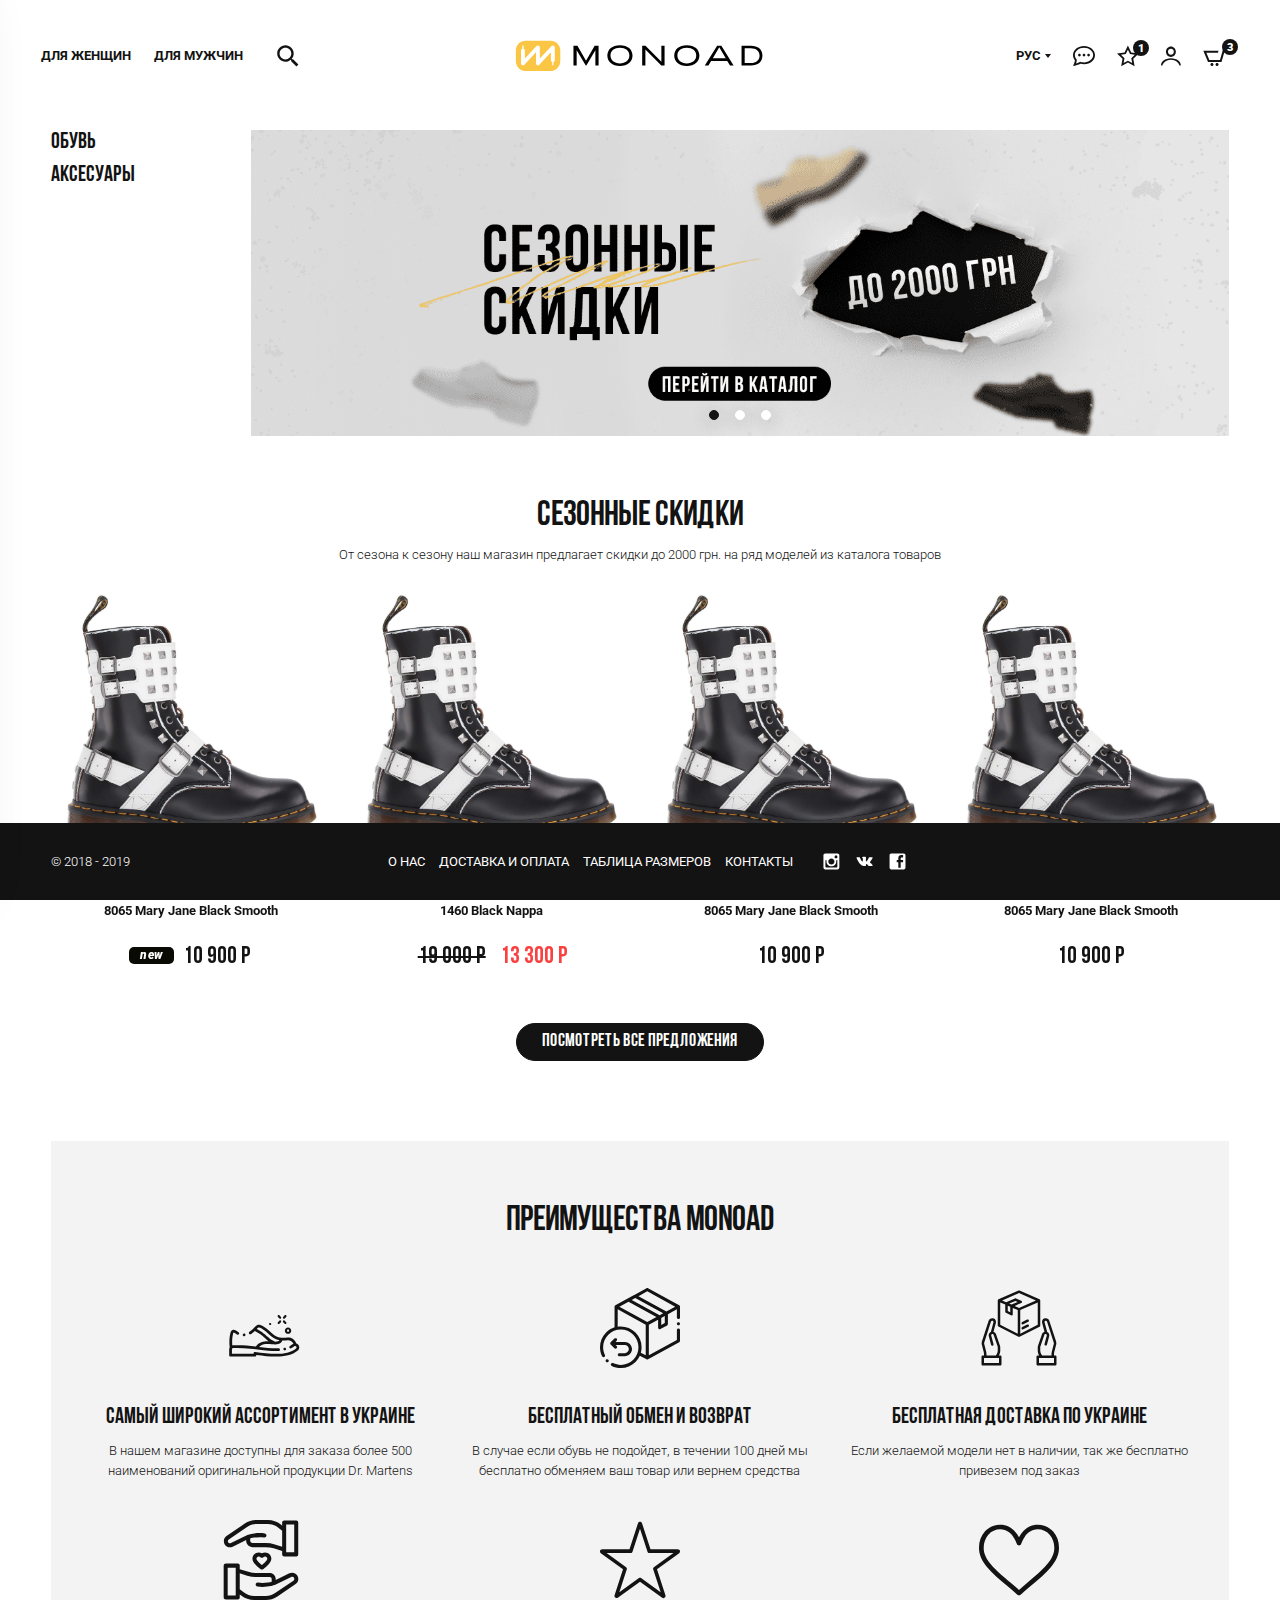
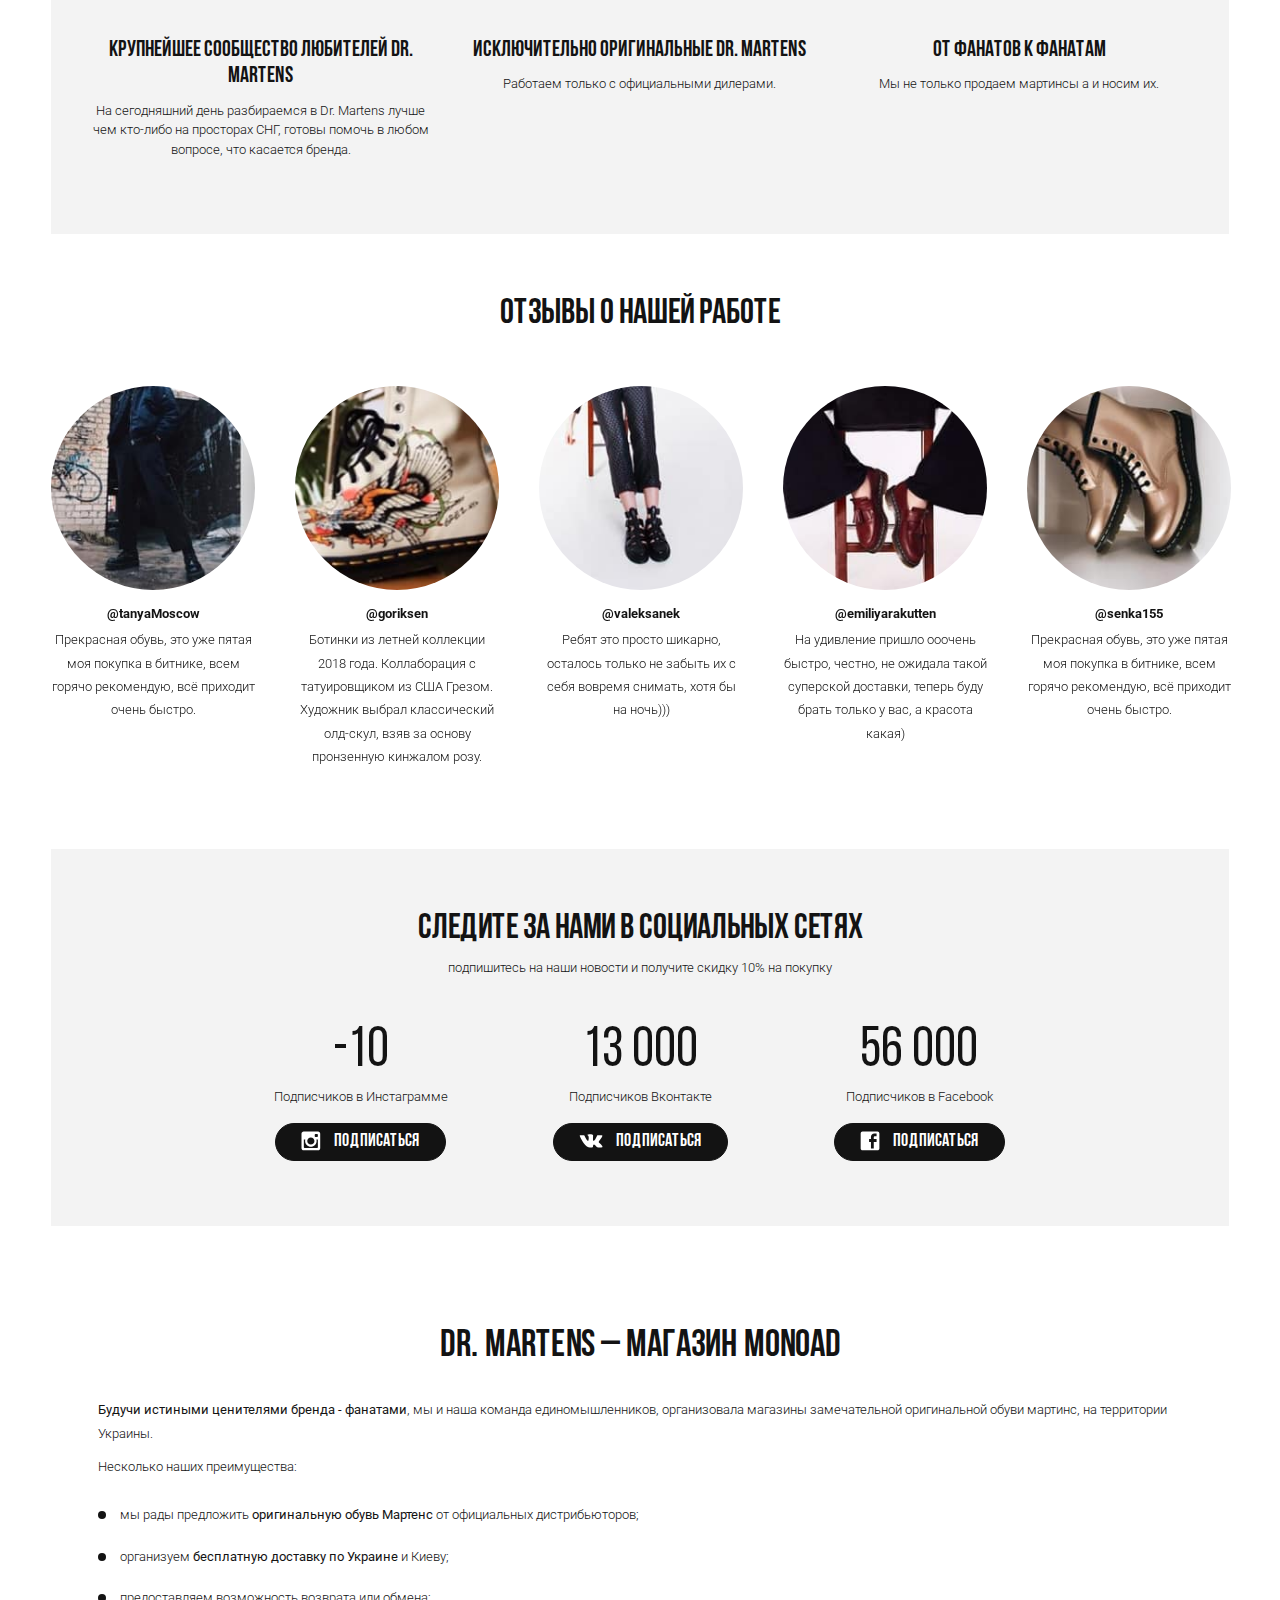
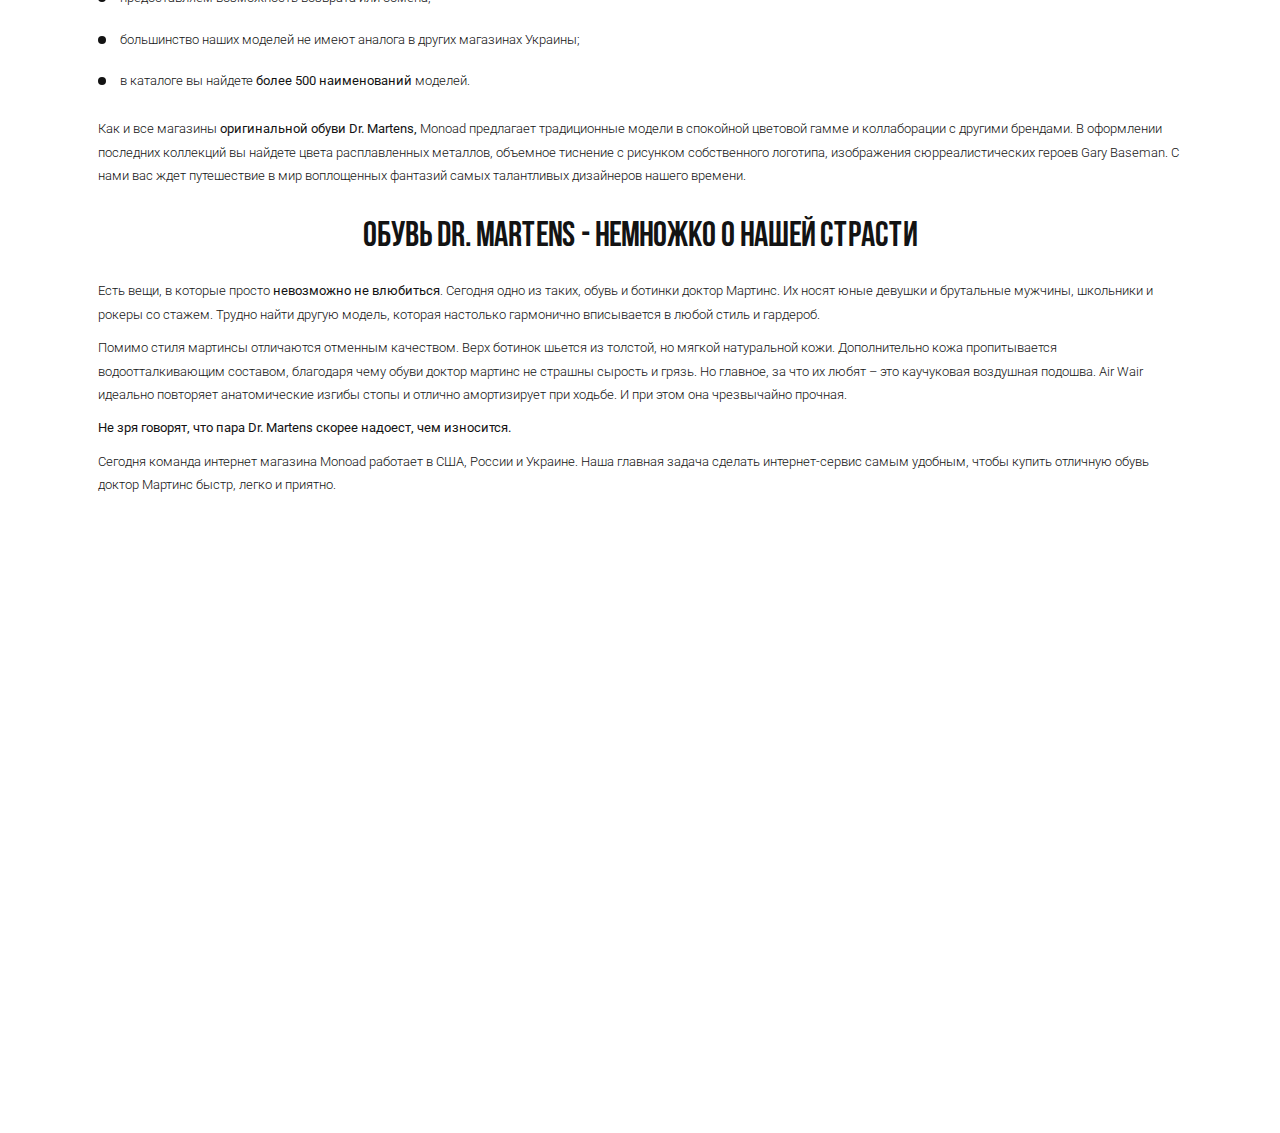
==== commit 4b5a41a5: "Add files via upload" ====
--- a/index.html
+++ b/index.html
@@ -166,7 +166,7 @@
 			<a href="#" class="navbar__close"><svg class="icon icon-burger"><use xlink:href="#icon-burger"></use></svg></a>
 	
 			<div class="sidebar-item">
-				<div class="h3"><a href="#">Для женщин</a></div>
+				<div class="h3"><a href="#" class="btn-toggle-category">Для женщин</a></div>
 				<div class="h3"><a href="#">Для мужчин</a></div>
 			</div>
 	
--- a/css/style.css
+++ b/css/style.css
@@ -150,6 +150,9 @@
 .text-success {
   color: #5a9229 !important; }
 
+.text-default {
+  color: #575857 !important; }
+
 .strong {
   font-weight: bold; }
 
@@ -283,6 +286,28 @@
   display: block;
   max-width: 100%; }
 
+.link-aft {
+  font-weight: 700;
+  position: relative;
+  z-index: 1;
+  display: inline-block; }
+  .link-aft:after {
+    content: '';
+    display: block;
+    position: absolute;
+    z-index: -1;
+    left: -.5rem;
+    top: -.1rem;
+    height: 100%;
+    background: #fbc644;
+    width: 0;
+    -webkit-transition: width 0.4s ease-in-out;
+    transition: width 0.4s ease-in-out; }
+  .link-aft:hover {
+    text-decoration: none; }
+    .link-aft:hover:after {
+      width: 80%; }
+
 /* loader */
 .loaded .main-wrapper {
   visibility: hidden;
@@ -302,6 +327,7 @@
   left: 0;
   right: 0;
   bottom: 0;
+  z-index: 50;
   display: none;
   -webkit-box-pack: center;
   -webkit-justify-content: center;
@@ -328,11 +354,11 @@
 .b {
   margin-right: 1rem;
   -webkit-animation: ball-b 0.7s ease-out 0.2s infinite alternate;
-  animation: ball-b 0.7s ease-out 0.2s infinite alternate; }
+  animation: ball-b 0.7s ease-out 0.2s infinite alternate;
+  margin-right: 0; }
 
 .c {
-  -webkit-animation: ball-c 0.7s ease-out 0.4s infinite alternate;
-  animation: ball-c 0.7s ease-out 0.4s infinite alternate; }
+  display: none; }
 
 /*ANIMATION STORAGE*/
 @-webkit-keyframes ball-a {
@@ -343,7 +369,7 @@
   to {
     height: 7rem;
     opacity: 1;
-    background: green; } }
+    background: #fbc644; } }
 @keyframes ball-a {
   from {
     height: 2rem;
@@ -352,7 +378,7 @@
   to {
     height: 7rem;
     opacity: 1;
-    background: green; } }
+    background: #fbc644; } }
 
 @-webkit-keyframes ball-b {
   from {
@@ -362,7 +388,7 @@
   to {
     height: 6.5rem;
     opacity: 1;
-    background: yellow; } }
+    background: #131313; } }
 
 @keyframes ball-b {
   from {
@@ -372,27 +398,7 @@
   to {
     height: 6.5rem;
     opacity: 1;
-    background: yellow; } }
-
-@-webkit-keyframes ball-c {
-  from {
-    height: 2rem;
-    opacity: 0.3;
-    background: white; }
-  to {
-    height: 6rem;
-    opacity: 1;
-    background: red; } }
-
-@keyframes ball-c {
-  from {
-    height: 2rem;
-    opacity: 0.3;
-    background: white; }
-  to {
-    height: 6rem;
-    opacity: 1;
-    background: red; } }
+    background: #131313; } }
 
 /* 3.1. Icons
      @mixin ===================== */
@@ -1211,34 +1217,38 @@
       .sidebar-item .h4 a:hover, .sidebar-item h4 a:hover, .sidebar-item .h3 a:hover, .sidebar-item h3 a:hover {
         border-color: inherit; }
 
-.sidebar-menu {
+.cat-menu, .sidebar-menu {
   list-style: none; }
-  .sidebar-menu__item {
+  .cat-menu__item, .sidebar-menu__item {
     margin-bottom: .1rem;
     line-height: 1.5; }
-  .sidebar-menu__link {
+  .cat-menu__link, .sidebar-menu__link {
     text-transform: uppercase;
     font-size: 1.3rem;
     border-bottom: .1rem solid transparent; }
-    .sidebar-menu__link:hover {
+    .cat-menu__link:hover, .sidebar-menu__link:hover {
       border-color: inherit; }
-    .sidebar-menu__link.active {
+    .cat-menu__link.active, .sidebar-menu__link.active {
       font-weight: 700; }
-  .sidebar-menu ul {
+  .cat-menu ul, .sidebar-menu ul {
     list-style: none;
     padding-left: 1rem;
     padding-top: .1rem;
-    padding-bottom: .1rem; }
-    .sidebar-menu ul li {
+    padding-bottom: .1rem;
+    display: none; }
+    .cat-menu ul li, .sidebar-menu ul li {
       margin-bottom: .1rem;
       line-height: 1.5; }
-    .sidebar-menu ul a {
+    .cat-menu ul a, .sidebar-menu ul a {
       font-size: 1.2rem;
       border-bottom: .1rem solid transparent; }
-      .sidebar-menu ul a:hover {
+      .cat-menu ul a:hover, .sidebar-menu ul a:hover {
         border-color: inherit; }
-      .sidebar-menu ul a.active {
+      .cat-menu ul a.active, .sidebar-menu ul a.active {
         font-weight: 700; }
+
+.cat-menu__item {
+  margin-bottom: 2rem; }
 
 .category {
   position: relative;
@@ -1253,9 +1263,17 @@
     font-size: 0;
     position: absolute;
     top: 2.5rem;
+    right: 3rem;
+    z-index: 1; }
+    .category__close .icon {
+      font-size: 1.8rem; }
+  .category__back {
+    font-size: 0;
+    position: absolute;
+    top: 2.5rem;
     left: 3rem;
     z-index: 1; }
-    .category__close .icon {
+    .category__back .icon {
       font-size: 1.8rem; }
   .category__overlay {
     position: fixed;
@@ -1974,6 +1992,568 @@
   transition: opacity 0.2s linear; }
   .btn-favorites .icon {
     font-size: 2.2rem; }
+
+.toggle-block {
+  max-height: 11rem;
+  overflow: hidden;
+  position: relative; }
+  .toggle-block.open {
+    max-height: none; }
+    .toggle-block.open .toggle-block-overlay {
+      height: 0; }
+  .toggle-block-overlay {
+    position: absolute;
+    bottom: 0;
+    left: 0;
+    width: 100%;
+    height: 3rem;
+    cursor: pointer;
+    background: -webkit-linear-gradient(bottom, #fff 46%, rgba(255, 255, 255, 0) 100%);
+    background: linear-gradient(to top, #fff 46%, rgba(255, 255, 255, 0) 100%); }
+  .toggle-block-btn {
+    cursor: pointer; }
+
+/* COLLECTION PAGE ========= */
+.banner {
+  background: #e5e6ea;
+  background-position: center;
+  background-repeat: no-repeat;
+  background-size: cover;
+  min-height: 50rem;
+  padding: 9rem 9.6rem 5rem;
+  margin-bottom: 7.5rem;
+  position: relative; }
+  .banner .back-page {
+    display: none; }
+  .banner-wrap {
+    max-width: 35rem; }
+  .banner__title {
+    font-weight: 700;
+    text-transform: uppercase;
+    font-size: 8rem;
+    font-family: 'Bebas Neue', sans-serif;
+    line-height: 1;
+    margin-bottom: .6rem; }
+  .banner__subtitle {
+    font-weight: 700;
+    text-transform: uppercase;
+    font-size: 3rem;
+    color: #131313;
+    line-height: 1.1;
+    font-family: 'Bebas Neue', sans-serif; }
+    .banner__subtitle .selection {
+      display: inline-block;
+      vertical-align: middle;
+      background: #fbc644;
+      padding: .6rem 1.4rem .3rem; }
+  .banner__gallery {
+    display: -webkit-box;
+    display: -webkit-flex;
+    display: -ms-flexbox;
+    display: flex;
+    -webkit-box-align: center;
+    -webkit-align-items: center;
+    -ms-flex-align: center;
+    align-items: center;
+    -webkit-flex-wrap: wrap;
+    -ms-flex-wrap: wrap;
+    flex-wrap: wrap;
+    margin-top: auto;
+    margin-left: -1rem;
+    margin-right: -1rem;
+    padding-top: 4rem; }
+    .banner__gallery .img {
+      width: 8.2rem;
+      height: 6.2rem;
+      background-size: cover;
+      background-position: center;
+      background-repeat: no-repeat;
+      margin: 2rem 1rem 0 1rem; }
+  .banner--white {
+    color: #fff; }
+  .banner--gallery {
+    display: -webkit-box;
+    display: -webkit-flex;
+    display: -ms-flexbox;
+    display: flex;
+    -webkit-box-orient: vertical;
+    -webkit-box-direction: normal;
+    -webkit-flex-direction: column;
+    -ms-flex-direction: column;
+    flex-direction: column; }
+
+.banner-img-1 {
+  background-image: url("../img/banner-1.jpg"); }
+
+.banner-img-2 {
+  background-image: url("../img/banner-2.jpg");
+  background-position: 35% center; }
+
+.banner-img-3 {
+  background-image: url("../img/banner-3.jpg"); }
+
+.collection {
+  line-height: 1.9;
+  font-size: 1.8rem;
+  margin-bottom: 7.5rem; }
+  .collection h1, .collection h2 {
+    font-size: 5.5rem; }
+  .collection p {
+    margin-bottom: 3rem; }
+  .collection-wrap {
+    display: -webkit-box;
+    display: -webkit-flex;
+    display: -ms-flexbox;
+    display: flex;
+    -webkit-box-align: start;
+    -webkit-align-items: flex-start;
+    -ms-flex-align: start;
+    align-items: flex-start;
+    margin-bottom: -3rem; }
+    .collection-wrap__content, .collection-wrap__img {
+      margin-bottom: 3rem; }
+    .collection-wrap__img {
+      -webkit-box-flex: 0;
+      -webkit-flex: none;
+      -ms-flex: none;
+      flex: none;
+      margin-left: 5rem;
+      max-width: 51rem;
+      -webkit-box-ordinal-group: 2;
+      -webkit-order: 1;
+      -ms-flex-order: 1;
+      order: 1; }
+    .collection-wrap__content {
+      -webkit-box-flex: 1;
+      -webkit-flex: 1;
+      -ms-flex: 1;
+      flex: 1; }
+      .collection-wrap__content > *:last-child {
+        margin-bottom: 0; }
+      .collection-wrap__content > *:first-child {
+        margin-top: 0; }
+
+.collections-cat-wrap {
+  margin-bottom: 5rem; }
+  .collections-cat-wrap__item {
+    margin-bottom: 3rem; }
+
+.collections-cat {
+  background: #eaeaec;
+  display: block; }
+  .collections-cat__img {
+    text-align: center;
+    padding-top: 60.245%;
+    position: relative;
+    overflow: hidden;
+    background-position: center;
+    background-repeat: no-repeat;
+    background-size: cover; }
+    .collections-cat__img .img2, .collections-cat__img .img1 {
+      position: absolute;
+      top: 0;
+      left: 0;
+      right: 0;
+      bottom: 0;
+      -webkit-transition: opacity 0.4s ease-in-out;
+      transition: opacity 0.4s ease-in-out; }
+    .collections-cat__img .img2 {
+      opacity: 0; }
+  .collections-cat__title {
+    padding: .8rem 1.8rem;
+    font-size: 2.2rem;
+    line-height: 1.1;
+    font-family: 'Bebas Neue', sans-serif;
+    font-weight: 700;
+    overflow: hidden;
+    -ms-text-overflow: ellipsis;
+    text-overflow: ellipsis;
+    white-space: nowrap;
+    position: relative;
+    z-index: 1; }
+    .collections-cat__title:after {
+      content: '';
+      display: block;
+      position: absolute;
+      left: 0;
+      top: 0;
+      height: 100%;
+      z-index: -1;
+      background: #fbc644;
+      width: 0;
+      -webkit-transition: width 0.5s ease-in-out;
+      transition: width 0.5s ease-in-out; }
+  .collections-cat:hover .collections-cat__title:after {
+    width: 100%; }
+  .collections-cat:hover .collections-cat__img .img1 {
+    opacity: 0; }
+  .collections-cat:hover .collections-cat__img .img2 {
+    opacity: 1; }
+  .collections-cat-lg {
+    background: #eaeaec;
+    position: absolute;
+    top: 0;
+    left: 1.5rem;
+    right: 1.5rem;
+    bottom: 0;
+    padding: 4rem;
+    display: block; }
+    .collections-cat-lg__wrap {
+      display: -webkit-box;
+      display: -webkit-flex;
+      display: -ms-flexbox;
+      display: flex;
+      height: 100%;
+      -webkit-box-align: center;
+      -webkit-align-items: center;
+      -ms-flex-align: center;
+      align-items: center;
+      position: relative; }
+      .collections-cat-lg__wrap:after {
+        content: '';
+        display: block;
+        position: absolute;
+        left: 50%;
+        right: 0;
+        bottom: -1.5rem;
+        height: 2.5rem;
+        background: -webkit-linear-gradient(bottom, #eaeaec 0%, rgba(234, 234, 236, 0.3) 100%);
+        background: linear-gradient(to top, #eaeaec 0%, rgba(234, 234, 236, 0.3) 100%); }
+    .collections-cat-lg__img {
+      -webkit-box-flex: 0;
+      -webkit-flex: none;
+      -ms-flex: none;
+      flex: none;
+      margin-right: 2rem;
+      width: 50%; }
+      .collections-cat-lg__img img {
+        max-width: 100%;
+        max-height: 44.5rem;
+        -webkit-box-flex: 0;
+        -webkit-flex: none;
+        -ms-flex: none;
+        flex: none;
+        margin: 0 auto; }
+    .collections-cat-lg__body {
+      -webkit-box-flex: 1;
+      -webkit-flex: 1;
+      -ms-flex: 1;
+      flex: 1;
+      max-height: 100%;
+      overflow: hidden;
+      padding-left: 1rem; }
+    .collections-cat-lg__title {
+      font-size: 5.5rem;
+      line-height: 1.1;
+      font-family: 'Bebas Neue', sans-serif;
+      font-weight: 700;
+      margin-bottom: 1rem; }
+      .collections-cat-lg__title span {
+        position: relative;
+        z-index: 1;
+        display: inline-block; }
+        .collections-cat-lg__title span:after {
+          content: '';
+          display: block;
+          position: absolute;
+          left: -1rem;
+          top: -.3rem;
+          height: 100%;
+          z-index: -1;
+          background: #fbc644;
+          width: 0;
+          -webkit-transition: width 0.4s ease-in-out;
+          transition: width 0.4s ease-in-out; }
+    .collections-cat-lg__text {
+      font-size: 1.5rem;
+      line-height: 1.9; }
+      .collections-cat-lg__text > *:last-child {
+        margin-bottom: 0; }
+      .collections-cat-lg__text > *:first-child {
+        margin-top: 0; }
+      .collections-cat-lg__text p {
+        margin-bottom: 2.5rem; }
+    .collections-cat-lg:hover .collections-cat-lg__title span:after {
+      width: 87%; }
+  .collections-cat-full {
+    background: #eaeaec;
+    display: -webkit-box;
+    display: -webkit-flex;
+    display: -ms-flexbox;
+    display: flex;
+    -webkit-box-align: center;
+    -webkit-align-items: center;
+    -ms-flex-align: center;
+    align-items: center;
+    background-position: center;
+    background-repeat: no-repeat;
+    background-size: cover;
+    padding: 9rem 9.6rem; }
+    .collections-cat-full__body {
+      width: 100%;
+      max-width: 48%; }
+    .collections-cat-full__img {
+      display: none; }
+    .collections-cat-full__title {
+      font-size: 5.5rem;
+      line-height: 1.1;
+      font-family: 'Bebas Neue', sans-serif;
+      font-weight: 700;
+      margin-bottom: 1rem; }
+      .collections-cat-full__title span {
+        position: relative;
+        z-index: 1; }
+        .collections-cat-full__title span:after {
+          content: '';
+          display: block;
+          position: absolute;
+          left: -1rem;
+          top: -.3rem;
+          height: 100%;
+          z-index: -1;
+          background: #fbc644;
+          width: 0;
+          -webkit-transition: width 0.4s ease-in-out;
+          transition: width 0.4s ease-in-out; }
+    .collections-cat-full__text {
+      font-size: 1.5rem;
+      line-height: 1.9; }
+      .collections-cat-full__text > *:last-child {
+        margin-bottom: 0; }
+      .collections-cat-full__text > *:first-child {
+        margin-top: 0; }
+      .collections-cat-full__text p {
+        margin-bottom: 2.5rem; }
+    .collections-cat-full:hover .collections-cat-full__title span:after {
+      width: 87%; }
+  .collections-cat-long {
+    background: #eaeaec;
+    display: -webkit-box;
+    display: -webkit-flex;
+    display: -ms-flexbox;
+    display: flex;
+    -webkit-box-align: center;
+    -webkit-align-items: center;
+    -ms-flex-align: center;
+    align-items: center;
+    background-position: center;
+    background-repeat: no-repeat;
+    background-size: cover;
+    padding: 6rem 9.6rem; }
+    .collections-cat-long__body {
+      -webkit-box-flex: 1;
+      -webkit-flex: 1;
+      -ms-flex: 1;
+      flex: 1; }
+    .collections-cat-long__img {
+      -webkit-box-ordinal-group: 2;
+      -webkit-order: 1;
+      -ms-flex-order: 1;
+      order: 1;
+      -webkit-box-flex: 0;
+      -webkit-flex: none;
+      -ms-flex: none;
+      flex: none;
+      padding-left: 4rem; }
+    .collections-cat-long__title {
+      font-size: 5.5rem;
+      line-height: 1.1;
+      font-family: 'Bebas Neue', sans-serif;
+      font-weight: 700;
+      margin-bottom: 1rem; }
+      .collections-cat-long__title span {
+        position: relative;
+        z-index: 1; }
+        .collections-cat-long__title span:after {
+          content: '';
+          display: block;
+          position: absolute;
+          left: -1rem;
+          top: -.3rem;
+          height: 100%;
+          z-index: -1;
+          background: #fbc644;
+          width: 0;
+          -webkit-transition: width 0.4s ease-in-out;
+          transition: width 0.4s ease-in-out; }
+    .collections-cat-long__text {
+      font-size: 1.5rem;
+      line-height: 1.9; }
+      .collections-cat-long__text > *:last-child {
+        margin-bottom: 0; }
+      .collections-cat-long__text > *:first-child {
+        margin-top: 0; }
+      .collections-cat-long__text p {
+        margin-bottom: 2.5rem; }
+    .collections-cat-long:hover .collections-cat-long__title span:after {
+      width: 87%; }
+
+/* SOLE PAGE ========= */
+.learn-block {
+  background: #eaeaec;
+  padding: 7.3rem 4rem;
+  text-align: center;
+  overflow: hidden;
+  margin-bottom: 10rem; }
+  .learn-block__head {
+    margin-bottom: 6rem; }
+    .learn-block__head h1 {
+      font-size: 5.5rem; }
+
+.slick-paging {
+  display: -webkit-box;
+  display: -webkit-flex;
+  display: -ms-flexbox;
+  display: flex;
+  -webkit-box-align: center;
+  -webkit-align-items: center;
+  -ms-flex-align: center;
+  align-items: center;
+  -webkit-box-pack: justify;
+  -webkit-justify-content: space-between;
+  -ms-flex-pack: justify;
+  justify-content: space-between;
+  max-width: 109.5rem;
+  margin-left: auto;
+  margin-right: auto; }
+  .slick-paging h1 {
+    margin: 0 3rem; }
+  .slick-paging .slick-next {
+    -webkit-transform: rotate(180deg);
+    -ms-transform: rotate(180deg);
+    transform: rotate(180deg); }
+  .slick-paging .slick-arrow {
+    border: none;
+    padding: 0;
+    font-size: 0;
+    background-color: transparent; }
+    .slick-paging .slick-arrow .icon {
+      font-size: 5rem; }
+
+.learn-slider {
+  max-width: 82rem;
+  margin-left: auto;
+  margin-right: auto; }
+  .learn-slider .slick-list {
+    overflow: visible !important; }
+  .learn-slider .slick-dots {
+    margin-top: 2.5rem; }
+    .learn-slider .slick-dots button {
+      background: #131313;
+      border: none; }
+    .learn-slider .slick-dots .slick-active button {
+      background: #e0a81f; }
+  .learn-slider__item {
+    padding-left: 1rem;
+    padding-right: 1rem; }
+    @media screen and (min-width: 992px) {
+      .learn-slider__item.slick-active .learn-slider__content {
+        opacity: 1;
+        visibility: visible; } }
+  .learn-slider__img img {
+    margin: 0 auto; }
+  .learn-slider__content {
+    margin-top: 4.5rem; }
+    @media screen and (min-width: 992px) {
+      .learn-slider__content {
+        opacity: 0;
+        visibility: hidden;
+        -webkit-transition: opacity 0.3s linear, visibility 0.3s linear;
+        transition: opacity 0.3s linear, visibility 0.3s linear; } }
+  .learn-slider__title {
+    font-size: 3.8rem;
+    font-weight: 700;
+    text-transform: uppercase;
+    font-family: 'Bebas Neue', sans-serif;
+    line-height: 1;
+    margin-bottom: 1.6rem; }
+  .learn-slider__text {
+    line-height: 1.9;
+    font-size: 1.8rem; }
+
+.promo {
+  padding: 9rem;
+  font-size: 1.8rem;
+  line-height: 1.9;
+  background-size: cover;
+  margin-bottom: 10rem;
+  background-position: 21% center;
+  background-repeat: no-repeat; }
+  .promo__wrap {
+    max-width: 66rem; }
+    .promo__wrap > *:last-child {
+      margin-bottom: 0; }
+    .promo__wrap > *:first-child {
+      margin-top: 0; }
+    .promo__wrap h1, .promo__wrap h2 {
+      font-size: 8rem;
+      line-height: 1;
+      margin-bottom: 1rem; }
+
+.size-block-wrap {
+  -webkit-box-pack: justify;
+  -webkit-justify-content: space-between;
+  -ms-flex-pack: justify;
+  justify-content: space-between; }
+  .size-block-wrap__item {
+    margin-bottom: 8rem; }
+    @media screen and (min-width: 1601px) {
+      .size-block-wrap__item {
+        max-width: 46% !important;
+        -webkit-box-flex: 0 !important;
+        -webkit-flex: 0 0 46% !important;
+        -ms-flex: 0 0 46% !important;
+        flex: 0 0 46% !important; } }
+
+.size-block__item {
+  margin-bottom: 4rem; }
+  .size-block__item:last-child {
+    margin-bottom: 0; }
+
+.size-block__img img {
+  margin: 0 auto; }
+
+.size-block p {
+  font-size: 1.8rem;
+  line-height: 1.9;
+  margin-bottom: 2rem; }
+
+.size-block .article-list li {
+  font-size: 1.6rem;
+  line-height: 1.9; }
+
+.article-list li {
+  padding-left: 1.6rem;
+  position: relative; }
+  .article-list li:before {
+    content: '';
+    display: block;
+    position: absolute;
+    left: 0;
+    top: 1rem;
+    width: .7rem;
+    height: .7rem;
+    border-radius: 50%;
+    background: #131313; }
+
+.article-table {
+  width: 100%; }
+  .article-table th {
+    background: #3c3c3c;
+    color: #fff;
+    text-transform: uppercase;
+    font-weight: 700;
+    font-size: 1.3rem;
+    text-align: center;
+    padding: .5rem 1rem; }
+  .article-table td {
+    text-align: center;
+    font-size: 1.3rem;
+    padding: .5rem 1rem; }
+  .article-table tr:nth-child(odd) td {
+    background: #f2f2f2; }
+  .article-table tr:hover td {
+    background: #d9d9d9; }
 
 /* 6. FOOTER */
 /* ================================================ */
@@ -2122,7 +2702,13 @@
 
 /* 8. MEDIA */
 /* ================================================ */
+@media screen and (min-width: 1601px) {
+  .visible-xl {
+    display: none !important; } }
+
 @media screen and (max-width: 1600px) {
+  .hidden-xl {
+    display: none !important; }
   .card-wrapper {
     position: relative;
     display: -webkit-box;
@@ -2138,11 +2724,83 @@
       width: 27%;
       padding-left: 0; }
     .card-wrapper__right {
-      padding-right: 0; } }
+      padding-right: 0; }
+  /* COLLECTION PAGE */
+  .banner {
+    margin-bottom: 7rem;
+    padding: 6rem;
+    min-height: 45rem; }
+    .banner__title {
+      font-size: 7rem; }
+  .collection {
+    font-size: 1.5rem;
+    margin-bottom: 7rem; }
+    .collection h1, .collection h2 {
+      font-size: 5rem; }
+    .collection-wrap__img {
+      max-width: 45rem; }
+  .collections-cat-lg__wrap {
+    -webkit-box-align: center;
+    -webkit-align-items: center;
+    -ms-flex-align: center;
+    align-items: center; }
+  .collections-cat-lg__img {
+    width: 40%; }
+    .collections-cat-lg__img img {
+      max-height: 35rem; }
+  .collections-cat-lg__title {
+    font-size: 5rem; }
+  .collections-cat-lg__text {
+    font-size: 1.4rem; }
+  .collections-cat-full {
+    padding: 6rem; }
+    .collections-cat-full__body {
+      max-width: 55%; }
+    .collections-cat-full__title {
+      font-size: 5rem; }
+    .collections-cat-full__text {
+      font-size: 1.4rem; }
+  .collections-cat-long {
+    padding: 6rem; }
+    .collections-cat-long__title {
+      font-size: 5rem; }
+    .collections-cat-long__text {
+      font-size: 1.4rem; }
+    .collections-cat-long__img {
+      max-width: 30rem; }
+  .learn-block {
+    margin-bottom: 7rem; }
+  .learn-slider__text {
+    font-size: 1.5rem; }
+  .promo {
+    padding: 6rem;
+    margin-bottom: 7rem;
+    font-size: 1.5rem; }
+    .promo__wrap {
+      max-width: 50rem; }
+      .promo__wrap h1, .promo__wrap h2 {
+        font-size: 7rem; }
+  .size-block p, .size-block .article-list li {
+    font-size: 1.5rem; } }
 
 @media screen and (max-width: 1500px) {
   .advantages__item {
-    width: 33.33%; } }
+    width: 33.33%; }
+  /* COLLECTION PAGE */
+  .banner-img-1 {
+    background-position: 40% center; }
+  .banner-img-2 {
+    background-position: 25% center; }
+  .banner-img-3 {
+    background-position: 20% center; }
+  .learn-slider {
+    max-width: 73rem; }
+  .promo__wrap h1, .promo__wrap h2 {
+    font-size: 5.3rem; } }
+
+@media screen and (min-width: 1260px) {
+  .visible-lg {
+    display: none !important; } }
 
 @media screen and (max-width: 1259px) {
   .hidden-lg {
@@ -2164,7 +2822,42 @@
     .step-list__item:before {
       left: 0; }
   .table-size .step-list__item {
-    padding-left: 0; } }
+    padding-left: 0; }
+  /* COLLECTION PAGE */
+  .banner {
+    margin-bottom: 7rem;
+    min-height: 35rem;
+    padding: 5rem; }
+    .banner__title {
+      font-size: 5.3rem; }
+  .collection-wrap {
+    display: block;
+    margin-bottom: 0; }
+    .collection-wrap__img {
+      margin-left: 0;
+      max-width: none; }
+  .collections-cat-lg {
+    position: static; }
+    .collections-cat-lg__wrap:after {
+      display: none; }
+  .collections-cat-full {
+    padding: 5rem; }
+    .collections-cat-full__body {
+      max-width: 65%; }
+  .collections-cat-long {
+    display: block;
+    padding: 4rem; }
+    .collections-cat-long__img {
+      float: right;
+      padding: 0;
+      margin: 0 0 3rem 3rem; }
+  .learn-slider {
+    max-width: 60rem; }
+  .promo {
+    padding: 5rem;
+    background-position: 35% center; }
+    .promo__wrap {
+      max-width: 45rem; } }
 
 @media screen and (min-width: 992px) {
   .visible-md {
@@ -2295,6 +2988,95 @@
     -webkit-flex: 1 0 33.33%;
     -ms-flex: 1 0 33.33%;
     flex: 1 0 33.33%; }
+  /* COLLECTION PAGE */
+  .banner {
+    min-height: 32rem;
+    padding: 3.5rem;
+    margin-bottom: 5rem; }
+    .banner-wrap {
+      max-width: 25rem; }
+    .banner__title {
+      font-size: 5rem; }
+    .banner__subtitle {
+      font-size: 2.3rem; }
+  .collection {
+    margin-bottom: 5rem; }
+    .collection p {
+      margin-bottom: 2rem; }
+  .collection h1, .collection h2, .learn-block__head h1 {
+    font-size: 3.8rem; }
+  .collections-cat-wrap {
+    margin-bottom: 2rem; }
+  .collections-cat-full__text p {
+    margin-bottom: 2rem; }
+  .collections-cat-lg {
+    padding: 3.5rem; }
+    .collections-cat-lg__wrap {
+      display: block;
+      text-align: center; }
+    .collections-cat-lg__body {
+      padding-left: 0;
+      overflow: visible; }
+    .collections-cat-lg__img {
+      width: auto;
+      margin-right: 0;
+      margin-bottom: 2rem; }
+      .collections-cat-lg__img img {
+        margin: 0 auto;
+        max-height: 25rem; }
+    .collections-cat-lg__title {
+      font-size: 4rem; }
+      .collections-cat-lg__title br {
+        display: none; }
+  .collections-cat-full {
+    background-image: none !important;
+    display: block;
+    padding: 3.5rem; }
+    .collections-cat-full__body {
+      max-width: none;
+      text-align: center; }
+    .collections-cat-full__img {
+      display: block;
+      padding-bottom: 66%;
+      max-height: 36rem;
+      margin: -3.5rem -3.5rem -2rem;
+      background-size: contain;
+      background-position: center;
+      background-repeat: no-repeat; }
+    .collections-cat-full__title {
+      font-size: 4rem; }
+  .collections-cat-long {
+    padding: 3.5rem;
+    text-align: center; }
+    .collections-cat-long__img {
+      float: none;
+      margin: 0 auto 3rem auto; }
+    .collections-cat-long__title {
+      font-size: 4rem; }
+  .learn-block {
+    padding: 0;
+    background-color: transparent; }
+    .learn-block__head {
+      margin-bottom: 4rem; }
+  .learn-slider .slick-list {
+    overflow: hidden !important; }
+  .slick-paging .slick-arrow .icon {
+    font-size: 4rem; }
+  .learn-slider__title {
+    font-size: 3rem; }
+  .slick-paging {
+    display: block; }
+    .slick-paging h1 {
+      margin: 0; }
+  .promo {
+    padding: 3.5rem;
+    height: 38.7rem;
+    background-position: center; }
+    .promo__wrap {
+      max-width: none;
+      text-align: center; }
+      .promo__wrap h1, .promo__wrap h2 {
+        font-size: 5.3rem; }
   /* Footer */
   .footer--sticky {
     display: none; }
@@ -2471,7 +3253,7 @@
     text-align: center; }
   .history-table thead {
     display: none; }
-  .history-table td, th {
+  .history-table td, .history-table th {
     display: inline-block;
     vertical-align: middle; }
   .history-table td {
@@ -2526,6 +3308,49 @@
       margin-right: 0; }
   .box-paging {
     margin-top: 1rem; }
+  /* COLLECTION PAGE */
+  .banner {
+    padding-top: 7rem;
+    padding: 7rem 3rem 3rem; }
+    .banner .back-page {
+      position: absolute;
+      left: 3rem;
+      top: 2rem;
+      display: block; }
+  .learn-block, .promo, .banner {
+    margin-bottom: 5rem; }
+  .promo__wrap h1, .promo__wrap h2 {
+    font-size: 3.8rem; }
+  .collections-cat {
+    max-width: 40rem;
+    margin-left: auto;
+    margin-right: auto; }
+  .collections-cat-lg, .collections-cat-long {
+    padding: 3rem; }
+  .collections-cat-full {
+    padding: 3rem; }
+    .collections-cat-full__img {
+      margin: -3rem -3rem -2rem; }
+  .size-block-wrap {
+    margin-bottom: -2rem; }
+    .size-block-wrap__item {
+      margin-bottom: 4rem; }
+  .size-block__img {
+    margin-top: 3rem;
+    display: -webkit-box;
+    display: -webkit-flex;
+    display: -ms-flexbox;
+    display: flex;
+    -webkit-box-align: center;
+    -webkit-align-items: center;
+    -ms-flex-align: center;
+    align-items: center; }
+    .size-block__img .sb-item {
+      margin-right: 2rem; }
+      .size-block__img .sb-item:last-child {
+        margin-right: 0; }
+    .size-block__img img {
+      max-height: 22rem; }
   .fancybox-slide--html {
     padding: 0 !important; }
   .fancybox-content {
@@ -2541,7 +3366,41 @@
   .product-card__img {
     max-width: 26rem;
     margin-left: auto;
-    margin-right: auto; } }
+    margin-right: auto; }
+  /* COLLECTION PAGE */
+  .banner {
+    min-height: 45rem;
+    text-align: center;
+    margin-left: -4%;
+    margin-right: -4%;
+    padding: 5.5rem 4% 4rem; }
+    .banner-wrap {
+      max-width: none; }
+    .banner .back-page {
+      left: 4%; }
+    .banner__gallery {
+      -webkit-box-pack: center;
+      -webkit-justify-content: center;
+      -ms-flex-pack: center;
+      justify-content: center; }
+  .banner-img-1 {
+    background-position: center; }
+  .banner-img-2 {
+    background-position: 35% center !important; }
+  .banner-img-3 {
+    background-position: 25% center !important; }
+  .collection-wrap__img {
+    margin-left: -4%;
+    margin-right: -4%; }
+    .collection-wrap__img img {
+      width: 100%; }
+  .collections-cat-lg, .collections-cat-full, .collections-cat-long {
+    margin-left: -4%;
+    margin-right: -4%;
+    padding: 3rem 4%; }
+  .collections-cat-full__img {
+    margin-left: -4%;
+    margin-right: -4%; } }
 
 @media screen and (max-width: 350px) {
   .card-info .card-info-list {
